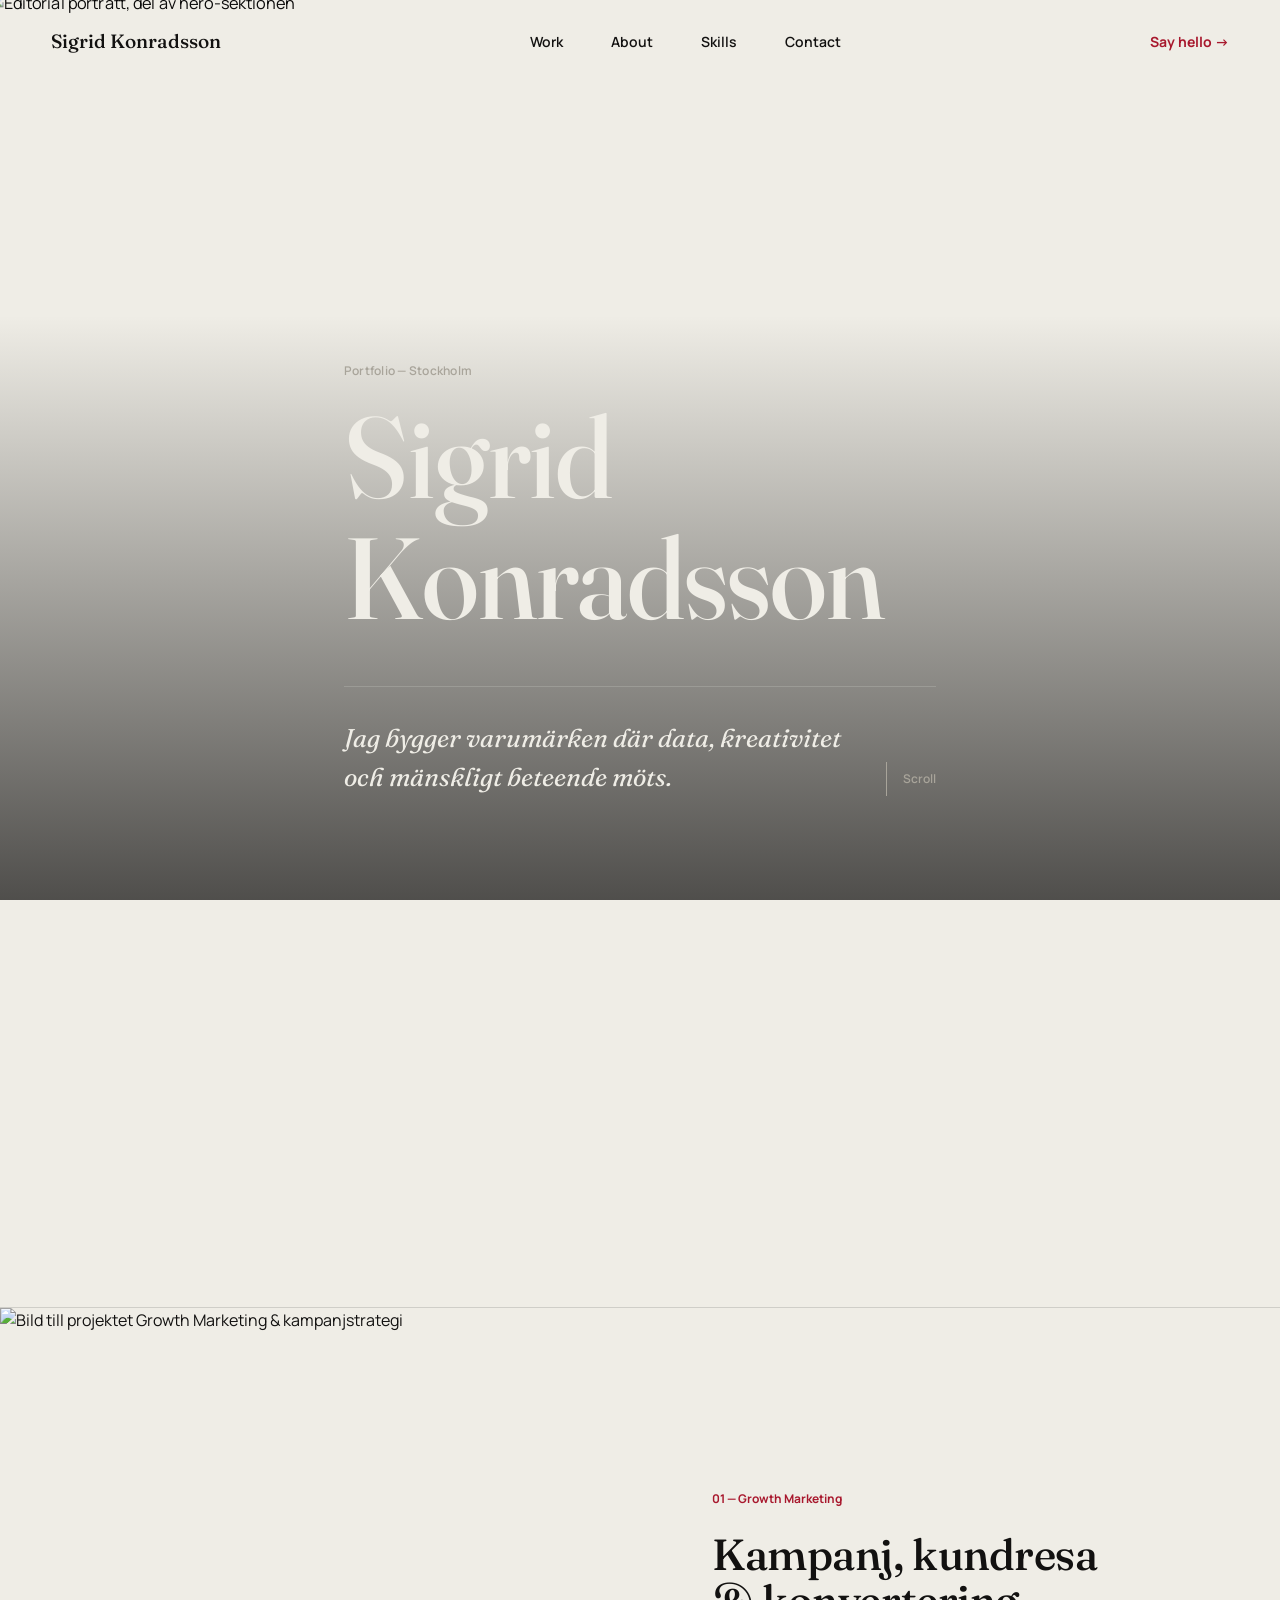
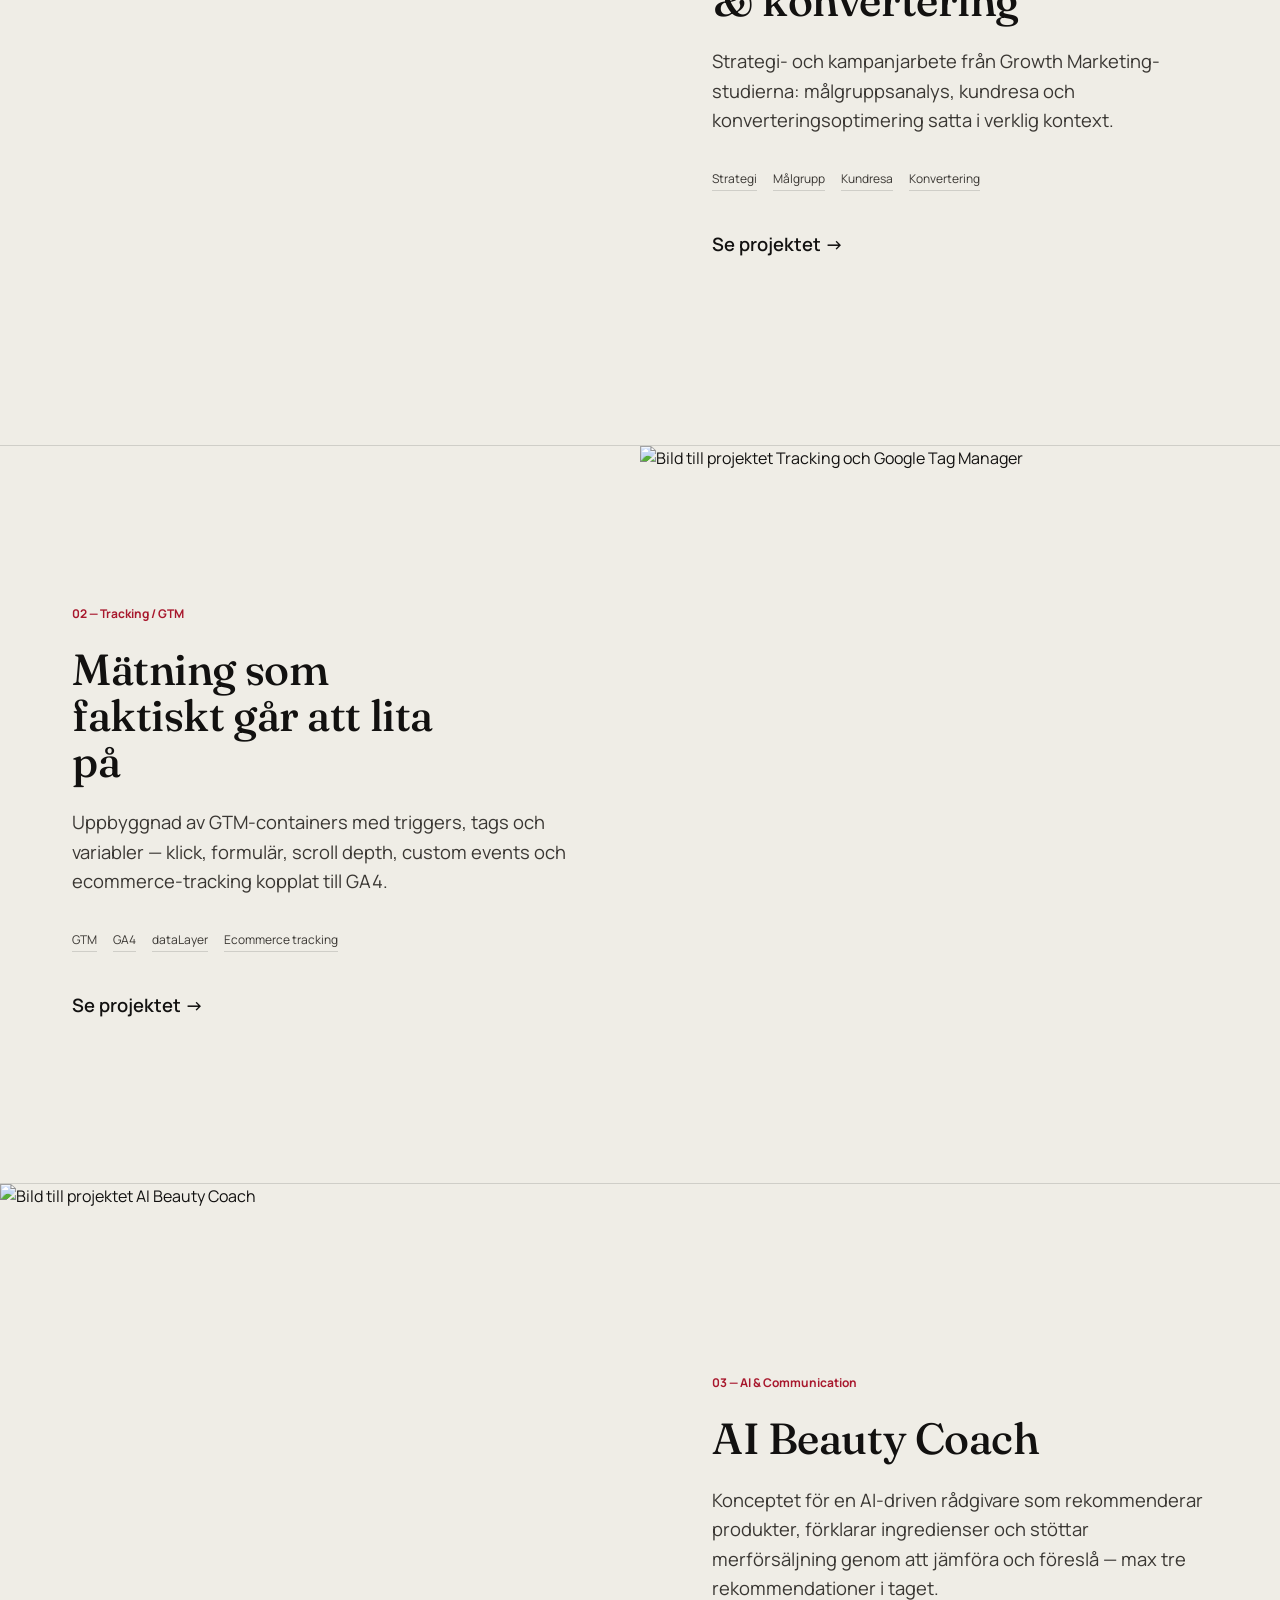
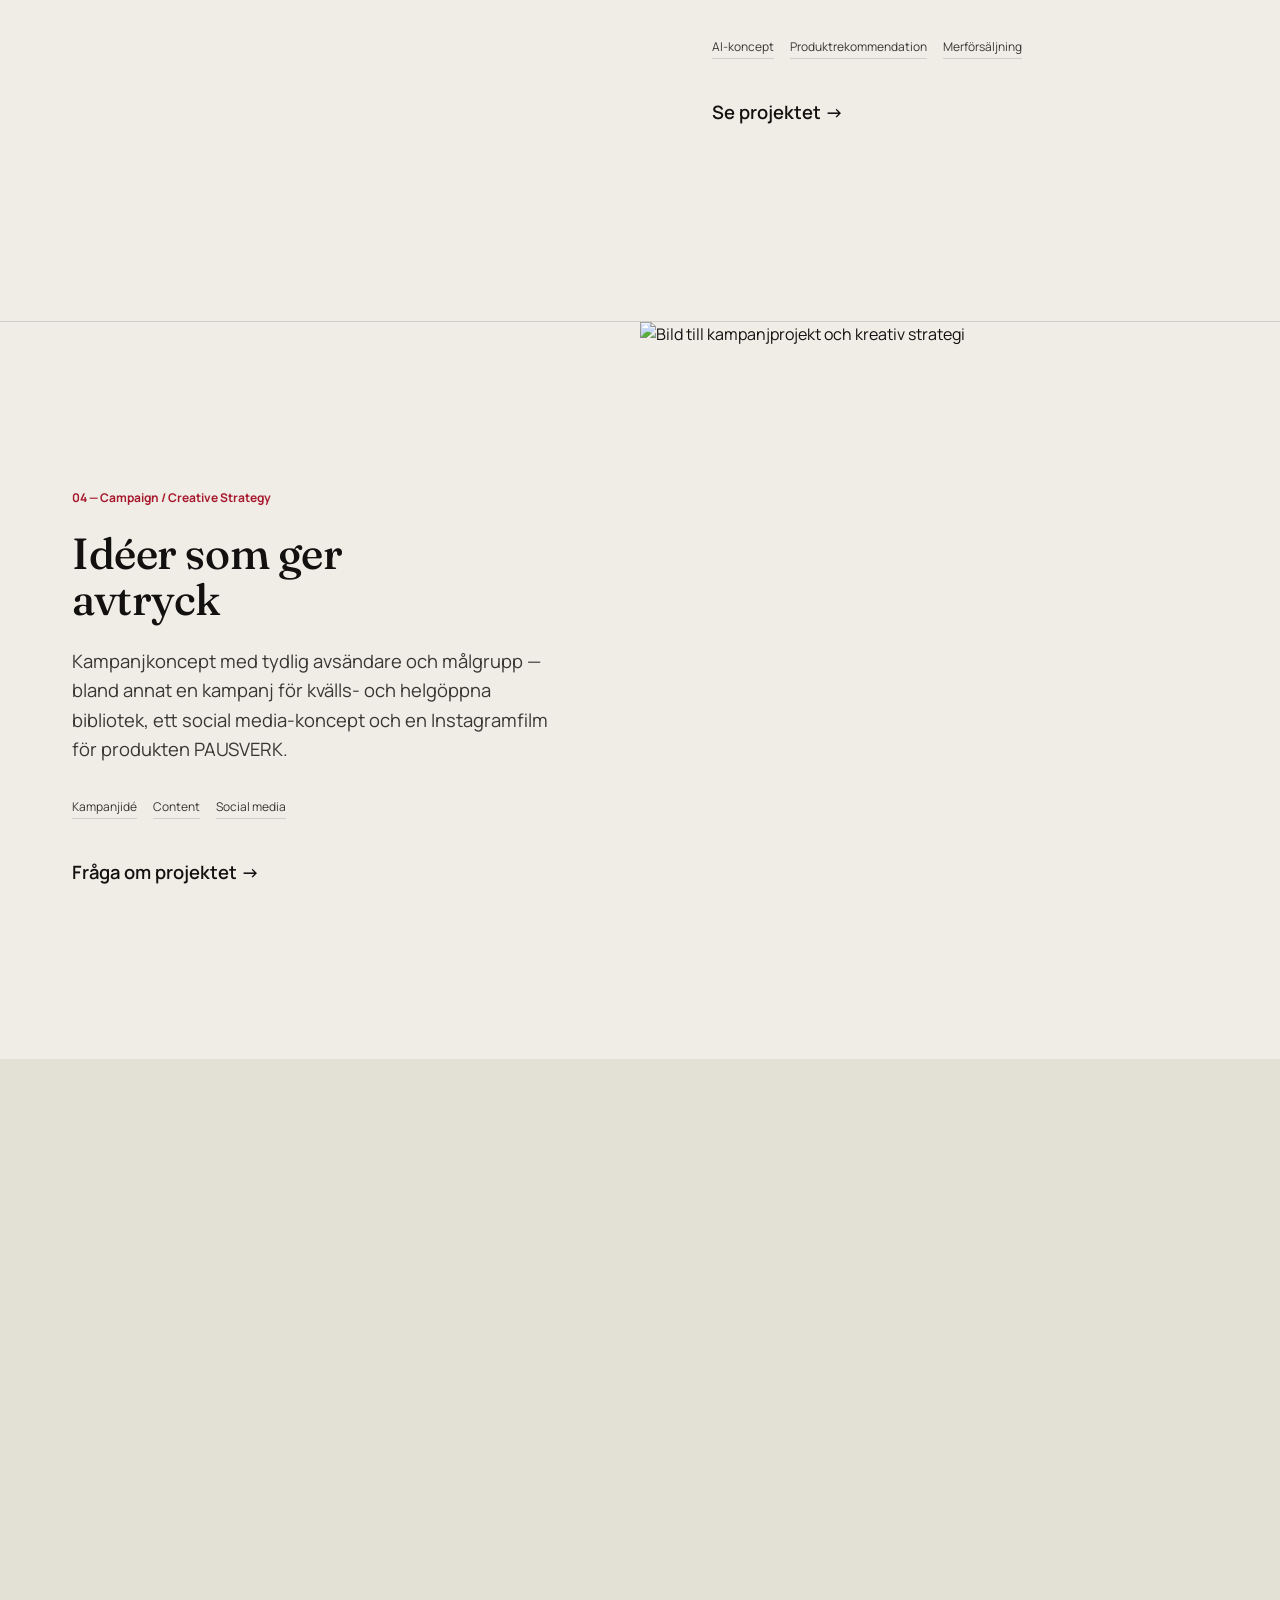
==== index.html @ 52d72cdf "glömde spara indexfil" ====
<!DOCTYPE html>
<html lang="sv">
<head>
<meta charset="UTF-8">
<meta name="viewport" content="width=device-width, initial-scale=1.0">
<title>Sigrid Konradsson — Growth Marketing / AI / Communication</title>
<meta name="description" content="Portfolio för Sigrid Konradsson. Growth Marketing, tracking (GTM/GA4), AI i kommunikation och kampanjstrategi.">

<!-- Google Fonts: Fraunces (display/serif) + Manrope (body/sans) -->
<link rel="preconnect" href="https://fonts.googleapis.com">
<link rel="preconnect" href="https://fonts.gstatic.com" crossorigin>
<link href="https://fonts.googleapis.com/css2?family=Fraunces:ital,opsz,wght@0,9..144,400;0,9..144,500;0,9..144,600;1,9..144,500&family=Manrope:wght@400;500;600;700;800&display=swap" rel="stylesheet">

<link rel="stylesheet" href="style.css">
</head>
<body>

<!-- ==========================================================================
     GOOGLE TAG MANAGER / DATALAYER
     dataLayer måste initieras INNAN GTM-snippet klistras in i <head>.
     Klistra in ditt GTM-script direkt under denna rad när du har ett GTM-ID.
     ========================================================================== -->
<script>
  window.dataLayer = window.dataLayer || [];
</script>

<!-- ==========================================================================
     NAVIGATION
     Varje länk har data-track="..." som script.js läser av och skickar
     vidare till dataLayer som ett "portfolio_click"-event.
     ========================================================================== -->
<nav class="nav" id="siteNav">
  <div class="nav__inner">
    <a href="#top" class="nav__mark" data-track="nav-logo">Sigrid Konradsson</a>

    <ul class="nav__links" id="navLinks">
      <li><a href="#work" data-track="nav-work">Work</a></li>
      <li><a href="#about" data-track="nav-about">About</a></li>
      <li><a href="#skills" data-track="nav-skills">Skills</a></li>
      <li><a href="#contact" data-track="nav-contact">Contact</a></li>
    </ul>

    <a href="#contact" class="nav__cta" data-track="nav-cta-contact">Say hello →</a>

    <button class="nav__toggle" id="navToggle" aria-label="Öppna meny" aria-expanded="false">
      <span></span><span></span><span></span>
    </button>
  </div>
</nav>

<!-- ==========================================================================
     1. HERO
     ========================================================================== -->
<header class="hero" id="top">
  <div class="hero__media">
    <!-- BYT UT BILDEN: ersätt src med din egen editorial-bild (helst stående/liggande högupplöst) -->
    <img src="https://picsum.photos/id/1027/1800/1200" alt="Editorial porträtt, del av hero-sektionen">
    <div class="hero__scrim"></div>
  </div>

  <div class="hero__content wrap">
    <p class="eyebrow hero__eyebrow">Portfolio — Stockholm</p>

    <h1 class="hero__name">
      <span>Sigrid</span>
      <span>Konradsson</span>
    </h1>

    <div class="hero__row">
      <p class="hero__tagline">Jag bygger varumärken där data, kreativitet och mänskligt beteende möts.</p>

      <div class="hero__scroll">
        <span class="hero__scroll-line"></span>
        Scroll
      </div>
    </div>
  </div>
</header>

<!-- ==========================================================================
     2. SELECTED WORK
     Fyra "spreads" — stora editorial-block, inte kort i grid.
     Byt ut bild, rubrik, text, taggar och länk (data-track + href) per projekt.
     ========================================================================== -->
<section id="work">

  <div class="wrap work-intro reveal">
    <p class="work-intro__num">Selected Work</p>
    <h2>Fyra sätt att förstå varför människor agerar som de gör.</h2>
  </div>

  <!-- WORK 01 — Growth Marketing -->
  <article class="spread">
    <div class="spread__media">
      <img src="https://picsum.photos/id/1011/1200/1400" alt="Bild till projektet Growth Marketing &amp; kampanjstrategi">
    </div>
    <div class="spread__text">
      <p class="spread__tag">01 — Growth Marketing</p>
      <h3>Kampanj, kundresa &amp; konvertering</h3>
      <p class="body-md">Strategi- och kampanjarbete från Growth Marketing-studierna: målgruppsanalys, kundresa och konverteringsoptimering satta i verklig kontext.</p>
      <ul class="spread__tags">
        <li>Strategi</li><li>Målgrupp</li><li>Kundresa</li><li>Konvertering</li>
      </ul>
      <a href="project-growth.html" class="link-cta spread__cta" data-track="project-growth" data-track-text="Se projektet">
        Se projektet →
      </a>
    </div>
  </article>

  <!-- WORK 02 — Tracking / GTM -->
  <article class="spread spread--reverse">
    <div class="spread__media">
      <img src="https://picsum.photos/id/1015/1200/1400" alt="Bild till projektet Tracking och Google Tag Manager">
    </div>
    <div class="spread__text">
      <p class="spread__tag">02 — Tracking / GTM</p>
      <h3>Mätning som faktiskt går att lita på</h3>
      <p class="body-md">Uppbyggnad av GTM-containers med triggers, tags och variabler — klick, formulär, scroll depth, custom events och ecommerce-tracking kopplat till GA4.</p>
      <ul class="spread__tags">
        <li>GTM</li><li>GA4</li><li>dataLayer</li><li>Ecommerce tracking</li>
      </ul>
      <a href="project-gtm.html" class="link-cta spread__cta" data-track="project-gtm" data-track-text="Se projektet">
        Se projektet →
      </a>
    </div>
  </article>

  <!-- WORK 03 — AI & Communication -->
  <article class="spread">
    <div class="spread__media">
      <img src="https://picsum.photos/id/1025/1200/1400" alt="Bild till projektet AI Beauty Coach">
    </div>
    <div class="spread__text">
      <p class="spread__tag">03 — AI &amp; Communication</p>
      <h3>AI Beauty Coach</h3>
      <p class="body-md">Konceptet för en AI-driven rådgivare som rekommenderar produkter, förklarar ingredienser och stöttar merförsäljning genom att jämföra och föreslå — max tre rekommendationer i taget.</p>
      <ul class="spread__tags">
        <li>AI-koncept</li><li>Produktrekommendation</li><li>Merförsäljning</li>
      </ul>
      <a href="project-ai.html" class="link-cta spread__cta" data-track="project-ai" data-track-text="Se projektet">
        Se projektet →
      </a>
    </div>
  </article>

  <!-- WORK 04 — Campaign / Creative Strategy -->
  <article class="spread spread--reverse">
    <div class="spread__media">
      <img src="https://picsum.photos/id/1039/1200/1400" alt="Bild till kampanjprojekt och kreativ strategi">
    </div>
    <div class="spread__text">
      <p class="spread__tag">04 — Campaign / Creative Strategy</p>
      <h3>Idéer som ger avtryck</h3>
      <p class="body-md">Kampanjkoncept med tydlig avsändare och målgrupp — bland annat en kampanj för kvälls- och helgöppna bibliotek, ett social media-koncept och en Instagramfilm för produkten PAUSVERK.</p>
      <ul class="spread__tags">
        <li>Kampanjidé</li><li>Content</li><li>Social media</li>
      </ul>
      <a href="#contact" class="link-cta spread__cta" data-track="project-campaign" data-track-text="Fråga om projektet">
        Fråga om projektet →
      </a>
    </div>
  </article>
</section>

<!-- ==========================================================================
     3. ABOUT
     ========================================================================== -->
<section id="about" class="section section--alt">
  <div class="wrap about">
    <div class="reveal">
      <p class="eyebrow">About</p>
      <h2>Från butiksgolvet till datan bakom klicket.</h2>
      <p class="body-lg">
        Jag kombinerar fem års erfarenhet av försäljning och kundmöten inom beauty &amp; retail med studier i Growth Marketing, data och AI.
        Jag är van vid att läsa av kunder i ögonblicket — vad de tvekar inför, vad som får dem att bestämma sig, vad som gör att de kommer tillbaka.
      </p>
      <p class="body-lg" style="margin-top: var(--sp-3)">
        Idag använder jag samma nyfikenhet digitalt: jag vill förstå varför människor klickar, stannar eller lämnar, och bygga marknadsföring som svarar på det — med data, kommunikation och AI som verktyg.
      </p>
    </div>

    <div class="about__stats reveal">
      <div class="stat">
        <p class="stat__num">5 år</p>
        <p class="stat__label">Försäljning &amp; kundmöten inom beauty/retail, Lyko</p>
      </div>
      <div class="stat">
        <p class="stat__num">Berghs</p>
        <p class="stat__label">Studier inom Growth Marketing</p>
      </div>
      <div class="stat">
        <p class="stat__num">AI</p>
        <p class="stat__label">Fördjupning inom AI och kommunikation</p>
      </div>
    </div>
  </div>
</section>

<!-- ==========================================================================
     4. SKILLS
     Presenteras som en stor, klickbar textlista — inte progress bars.
     Lägg till/ta bort <li> för att ändra listan.
     ========================================================================== -->
<section id="skills" class="section section--dark">
  <div class="wrap">
    <div class="skills__head reveal">
      <h2>Var jag är starkast</h2>
      <p class="body-md" style="color: var(--on-dark-soft); max-width: 34ch;">
        Ett fält jag rör mig obehindrat i, från strategi till mätning till genomförande.
      </p>
    </div>

    <ul class="skills-list reveal">
      <li><button data-track="skill-growth" data-track-text="Growth Marketing"><span>Growth Marketing</span><span class="skills-list__index">01</span></button></li>
      <li><button data-track="skill-gtm" data-track-text="Google Tag Manager"><span>Google Tag Manager</span><span class="skills-list__index">02</span></button></li>
      <li><button data-track="skill-ga4" data-track-text="GA4"><span>GA4</span><span class="skills-list__index">03</span></button></li>
      <li><button data-track="skill-journey" data-track-text="Customer Journey"><span>Customer Journey</span><span class="skills-list__index">04</span></button></li>
      <li><button data-track="skill-conversion" data-track-text="Conversion"><span>Conversion</span><span class="skills-list__index">05</span></button></li>
      <li><button data-track="skill-campaign" data-track-text="Campaign Strategy"><span>Campaign Strategy</span><span class="skills-list__index">06</span></button></li>
      <li><button data-track="skill-ai" data-track-text="AI & Communication"><span>AI &amp; Communication</span><span class="skills-list__index">07</span></button></li>
      <li><button data-track="skill-content" data-track-text="Content"><span>Content</span><span class="skills-list__index">08</span></button></li>
      <li><button data-track="skill-branding" data-track-text="Branding"><span>Branding</span><span class="skills-list__index">09</span></button></li>
      <li><button data-track="skill-retail" data-track-text="Retail & Sales"><span>Retail &amp;
---- style.css ----
/* ==========================================================================
   SIGRID KONRADSSON — PORTFOLIO
   DESIGNSYSTEM

   Hur filen är uppbyggd (sök på rubrikerna nedan för att hitta rätt del):
   1. DESIGNTOKENS      -> färger, typsnitt, spacing (ändra utseendet globalt här)
   2. RESET & BAS
   3. TYPOGRAFI
   4. LAYOUT-HJÄLPKLASSER
   5. NAVIGATION
   6. HERO
   7. WORK / PROJEKT
   8. ABOUT
   9. SKILLS
   10. CONTACT
   11. FOOTER
   12. PROJEKTSIDOR (project-*.html)
   13. ANIMATIONER & SCROLL REVEAL
   14. RESPONSIVE / MOBIL
   ========================================================================== */


/* ==========================================================================
   1. DESIGNTOKENS
   Ändra dessa variabler för att styra HELA sidans utseende.
   ========================================================================== */
:root{
  /* --- Färger --- */
  --ink:          #121110;   /* huvudtext, nästan svart men varm */
  --ink-soft:     #3a3733;   /* sekundär text på ljus botten */
  --paper:        #efede6;   /* huvudbakgrund, sten/benvit */
  --paper-alt:    #e3e0d6;   /* alternerande sektionsbakgrund, något mörkare */
  --paper-deep:   #d8d4c6;   /* djupaste ljusa ton, används sparsamt */
  --surface-dark: #121110;   /* mörk sektion (t.ex. contact) */
  --on-dark:      #efede6;   /* text på mörk botten */
  --on-dark-soft: #a8a49a;   /* sekundär text på mörk botten */

  --accent:       #a8182d;   /* körsbärsröd — CTA, länkar, detaljer */
  --accent-deep:  #7c1121;   /* mörkare nyans för hover */
  --accent-muted: #c9a0a6;   /* mjuk rosé för hover-linjer / detaljer */

  --line:         rgba(18,17,16,0.14);
  --line-dark:    rgba(239,237,230,0.18);

  /* --- Typografi --- */
  --font-display: "Fraunces", "Iowan Old Style", serif;
  --font-body:    "Manrope", "Helvetica Neue", Arial, sans-serif;

  --step-hero:    clamp(3.4rem, 9vw, 9.5rem);
  --step-xxl:     clamp(2.4rem, 5.4vw, 5.2rem);
  --step-xl:      clamp(1.9rem, 3.4vw, 3.2rem);
  --step-lg:      clamp(1.4rem, 2vw, 1.9rem);
  --step-md:      1.15rem;
  --step-body:    1rem;
  --step-sm:      0.875rem;
  --step-xs:      0.75rem;

  /* --- Spacing (8px-skala) --- */
  --sp-1: 0.5rem;
  --sp-2: 1rem;
  --sp-3: 1.5rem;
  --sp-4: 2rem;
  --sp-5: 3rem;
  --sp-6: 4.5rem;
  --sp-7: 6.5rem;
  --sp-8: 9rem;

  /* --- Layout --- */
  --container-max: 1440px;
  --gutter: clamp(1.5rem, 4vw, 4rem);
  --nav-h: 84px;

  /* --- Rörelse --- */
  --ease: cubic-bezier(.22,.61,.36,1);
  --dur-fast: 320ms;
  --dur-mid: 620ms;
  --dur-slow: 1100ms;
}

/* ==========================================================================
   2. RESET & BAS
   ========================================================================== */
*, *::before, *::after{ box-sizing: border-box; }

html{
  scroll-behavior: smooth;
}

body{
  margin: 0;
  background: var(--paper);
  color: var(--ink);
  font-family: var(--font-body);
  font-size: var(--step-body);
  line-height: 1.5;
  -webkit-font-smoothing: antialiased;
  overflow-x: hidden;
}

img{ max-width: 100%; display: block; }

a{ color: inherit; text-decoration: none; }

button{
  font-family: inherit;
  border: none;
  background: none;
  cursor: pointer;
  color: inherit;
}

ul{ list-style: none; margin: 0; padding: 0; }

/* Synlig fokusring för tangentbordsnavigering — tillgänglighet */
a:focus-visible,
button:focus-visible{
  outline: 2px solid var(--accent);
  outline-offset: 4px;
}

::selection{
  background: var(--accent);
  color: var(--paper);
}

/* Respektera användare som valt mindre rörelse i sitt OS */
@media (prefers-reduced-motion: reduce){
  *, *::before, *::after{
    animation-duration: 0.01ms !important;
    animation-iteration-count: 1 !important;
    transition-duration: 0.01ms !important;
    scroll-behavior: auto !important;
  }
}

/* ==========================================================================
   3. TYPOGRAFI
   ========================================================================== */
h1, h2, h3, h4{
  font-family: var(--font-display);
  font-weight: 500;
  line-height: 1.05;
  margin: 0;
  letter-spacing: -0.01em;
}

p{ margin: 0; }

.eyebrow{
  font-family: var(--font-body);
  font-size: var(--step-xs);
  font-weight: 600;
  letter-spacing: 0.02em;
  color: var(--ink-soft);
}

.body-lg{
  font-size: var(--step-lg);
  line-height: 1.5;
  max-width: 42ch;
}

.body-md{
  font-size: var(--step-md);
  line-height: 1.6;
  color: var(--ink-soft);
  max-width: 46ch;
}

/* ==========================================================================
   4. LAYOUT-HJÄLPKLASSER
   ========================================================================== */
.wrap{
  max-width: var(--container-max);
  margin-inline: auto;
  padding-inline: var(--gutter);
}

.section{
  position: relative;
  padding-block: var(--sp-7);
}

.section--alt{ background: var(--paper-alt); }
.section--deep{ background: var(--paper-deep); }
.section--dark{
  background: var(--surface-dark);
  color: var(--on-dark);
}

.hr{
  border: none;
  border-top: 1px solid var(--line);
  margin: 0;
}

/* En knapp/länk-stil som INTE är en rundad SaaS-knapp:
   understreck som animerar in, ingen bakgrundsplatta. */
.link-cta{
  position: relative;
  display: inline-flex;
  align-items: baseline;
  gap: var(--sp-2);
  font-family: var(--font-body);
  font-weight: 600;
  font-size: var(--step-md);
  padding-bottom: 4px;
}

.link-cta::after{
  content: "";
  position: absolute;
  left: 0; right: 100%;
  bottom: 0;
  height: 2px;
  background: var(--accent);
  transition: right var(--dur-fast) var(--ease);
}

.link-cta:hover::after,
.link-cta:focus-visible::after{ right: 0; }

.link-cta--dark::after{ background: var(--on-dark); }

/* Reveal-on-scroll: element börjar dolda via clip-path och avslöjas
   med en klass som JS lägger till när elementet blir synligt. */
.reveal{
  clip-path: inset(0 0 100% 0);
  opacity: 0;
  transition: clip-path var(--dur-slow) var(--ease), opacity var(--dur-mid) ease;
}
.reveal.is-visible{
  clip-path: inset(0 0 0% 0);
  opacity: 1;
}

/* ==========================================================================
   5. NAVIGATION
   ========================================================================== */
.nav{
  position: fixed;
  top: 0; left: 0; right: 0;
  z-index: 100;
  height: var(--nav-h);
  display: flex;
  align-items: center;
  padding-inline: var(--gutter);
  background: transparent;
  transition: background var(--dur-fast) var(--ease), border-color var(--dur-fast) var(--ease);
  border-bottom: 1px solid transparent;
}

.nav.is-scrolled{
  background: rgba(239,237,230,0.88);
  backdrop-filter: blur(10px);
  border-bottom-color: var(--line);
}

.nav__inner{
  width: 100%;
  display: flex;
  align-items: center;
  justify-content: space-between;
}

.nav__mark{
  font-family: var(--font-display);
  font-size: 1.2rem;
  font-weight: 500;
}

.nav__links{
  display: flex;
  gap: var(--sp-5);
}

.nav__links a{
  font-size: var(--step-sm);
  font-weight: 600;
  position: relative;
}

.nav__links a::after{
  content: "";
  position: absolute;
  left: 0; right: 100%;
  bottom: -4px;
  height: 1px;
  background: var(--ink);
  transition: right var(--dur-fast) var(--ease);
}
.nav__links a:hover::after{ right: 0; }

.nav__cta{
  font-size: var(--step-sm);
  font-weight: 700;
  color: var(--accent);
  white-space: nowrap;
}

/* Hamburgerknapp — visas endast på mobil, se punkt 14 */
.nav__toggle{
  display: none;
  flex-direction: column;
  gap: 5px;
  width: 28px;
}
.nav__toggle span{
  height: 2px;
  background: var(--ink);
  transition: transform var(--dur-fast) var(--ease), opacity var(--dur-fast) var(--ease);
}

/* ==========================================================================
   6. HERO
   ========================================================================== */
.hero{
  position: relative;
  min-height: 100svh;
  display: flex;
  flex-direction: column;
  justify-content: flex-end;
  padding-top: var(--nav-h);
  overflow: hidden;
}

.hero__media{
  position: absolute;
  inset: 0;
  z-index: 0;
}

.hero__media img{
  width: 100%;
  height: 100%;
  object-fit: cover;
  filter: grayscale(35%) contrast(1.05);
  transform: scale(1.02);
}

/* Mörk gradient underst så texten alltid syns oavsett bild */
.hero__scrim{
  position: absolute;
  inset: 0;
  background: linear-gradient(180deg, rgba(18,17,16,0) 35%, rgba(18,17,16,0.72) 100%);
}

.hero__content{
  position: relative;
  z-index: 1;
  color: var(--on-dark);
  padding-bottom: var(--sp-7);
}

.hero__eyebrow{
  color: var(--on-dark-soft);
  margin-bottom: var(--sp-2);
}

.hero__name{
  font-size: var(--step-hero);
  color: var(--on-dark);
  overflow: hidden;
}

.hero__name span{
  display: block;
  transform: translateY(105%);
  animation: hero-rise var(--dur-slow) var(--ease) forwards;
  animation-delay: 0.15s;
}
.hero__name span:nth-child(2){ animation-delay: 0.32s; }

@keyframes hero-rise{
  to{ transform: translateY(0); }
}

.hero__row{
  display: flex;
  flex-wrap: wrap;
  align-items: flex-end;
  justify-content: space-between;
  gap: var(--sp-4);
  margin-top: var(--sp-5);
  padding-top: var(--sp-4);
  border-top: 1px solid var(--line-dark);
}

.hero__tagline{
  font-family: var(--font-display);
  font-style: italic;
  font-size: var(--step-lg);
  max-width: 30ch;
  color: var(--on-dark);
}

.hero__scroll{
  display: flex;
  align-items: center;
  gap: var(--sp-2);
  font-size: var(--step-xs);
  font-weight: 600;
  color: var(--on-dark-soft);
}

.hero__scroll-line{
  width: 1px;
  height: 34px;
  background: var(--on-dark-soft);
  position: relative;
  overflow: hidden;
}
.hero__scroll-line::after{
  content: "";
  position: absolute;
  top: -100%; left: 0; right: 0;
  height: 100%;
  background: var(--on-dark);
  animation: scroll-line 1.8s ease-in-out infinite;
}
@keyframes scroll-line{
  50%{ top: 100%; }
  100%{ top: 100%; }
}

/* ==========================================================================
   7. WORK / PROJEKT — fullbredds "editorial spreads", inte kort i grid
   ========================================================================== */
.work-intro{
  padding-block: var(--sp-7) var(--sp-5);
}

.work-intro__num{
  color: var(--accent);
  font-weight: 700;
  font-size: var(--step-sm);
}

.work-intro h2{
  font-size: var(--step-xxl);
  max-width: 16ch;
  margin-top: var(--sp-2);
}

.spread{
  display: grid;
  grid-template-columns: 1fr 1fr;
  min-height: 82vh;
  border-top: 1px solid var(--line);
}

.spread--reverse .spread__media{ order: 2; }
.spread--reverse .spread__text{ order: 1; }

.spread__media{
  position: relative;
  overflow: hidden;
}

.spread__media img{
  width: 100%;
  height: 100%;
  object-fit: cover;
  transition: transform var(--dur-slow) var(--ease);
}

.spread__media:hover img{
  transform: scale(1.045);
}

.spread__text{
  display: flex;
  flex-direction: column;
  justify-content: center;
  padding: var(--sp-6) var(--sp-6);
  gap: var(--sp-3);
}

.spread__tag{
  color: var(--accent);
  font-weight: 700;
  font-size: var(--step-xs);
}

.spread__text h3{
  font-size: var(--step-xl);
  max-width: 14ch;
}

.spread__tags{
  display: flex;
  flex-wrap: wrap;
  gap: var(--sp-1) var(--sp-2);
  margin-top: var(--sp-1);
}

.spread__tags li{
  font-size: var(--step-xs);
  color: var(--ink-soft);
  padding-block: 2px;
  border-bottom: 1px solid var(--line);
}

.spread__cta{ margin-top: var(--sp-2); }

/* ==========================================================================
   8. ABOUT
   ========================================================================== */
.about{
  display: grid;
  grid-template-columns: 1.1fr 0.9fr;
  gap: var(--sp-6);
  align-items: start;
}

.about h2{
  font-size: var(--step-xxl);
  max-width: 14ch;
  margin-bottom: var(--sp-4);
}

.about__stats{
  display: grid;
  gap: var(--sp-5);
  padding-top: var(--sp-2);
}

.stat{
  border-top: 1px solid var(--line);
  padding-top: var(--sp-2);
}

.stat__num{
  font-family: var(--font-display);
  font-size: var(--step-xl);
  color: var(--accent);
}

.stat__label{
  font-size: var(--step-sm);
  color: var(--ink-soft);
  margin-top: 4px;
}

/* ==========================================================================
   9. SKILLS — stor typografisk lista, inga progress bars
   ========================================================================== */
.skills__head{
  display: flex;
  justify-content: space-between;
  align-items: flex-end;
  gap: var(--sp-4);
  margin-bottom: var(--sp-5);
  flex-wrap: wrap;
}

.skills__head h2{
  font-size: var(--step-xxl);
  max-width: 12ch;
}

.skills-list{
  border-top: 1px solid var(--line-dark);
}

.skills-list li{
  border-bottom: 1px solid var(--line-dark);
}

.skills-list button{
  width: 100%;
  display: flex;
  align-items: baseline;
  justify-content: space-between;
  gap: var(--sp-4);
  padding: var(--sp-3) 0;
  font-family: var(--font-display);
  font-size: clamp(1.6rem, 4vw, 3rem);
  text-align: left;
  transition: padding-left var(--dur-fast) var(--ease), color var(--dur-fast) var(--ease);
}

.skills-list button:hover,
.skills-list button:focus-visible{
  padding-left: var(--sp-3);
  color: var(--accent);
}

.skills-list__index{
  font-family: var(--font-body);
  font-size: var(--step-sm);
  color: var(--on-dark-soft);
  font-weight: 600;
}

/* ==========================================================================
   10. CONTACT
   ========================================================================== */
.contact{
  display: flex;
  flex-direction: column;
  gap: var(--sp-5);
}

.contact h2{
  font-size: clamp(2.6rem, 7vw, 6.4rem);
  max-width: 16ch;
}

.contact__list{
  display: flex;
  flex-wrap: wrap;
  gap: var(--sp-6);
  padding-top: var(--sp-4);
  border-top: 1px solid var(--line-dark);
}

.contact__item .eyebrow{ color: var(--on-dark-soft); }

.contact__item a{
  font-family: var(--font-display);
  font-size: var(--step-lg);
  display: inline-block;
  margin-top: var(--sp-1);
  position: relative;
}

.contact__item a::after{
  content: "";
  position: absolute;
  left: 0; right: 100%;
  bottom: -2px;
  height: 1px;
  background: var(--on-dark);
  transition: right var(--dur-fast) var(--ease);
}
.contact__item a:hover::after{ right: 0; }

/* ==========================================================================
   11. FOOTER
   ========================================================================== */
.footer{
  padding-block: var(--sp-4);
  display: flex;
  justify-content: space-between;
  flex-wrap: wrap;
  gap: var(--sp-2);
  font-size: var(--step-xs);
  color: var(--on-dark-soft);
}

/* ==========================================================================
   12. PROJEKTSIDOR (project-*.html)
   ========================================================================== */
.project-hero{
  position: relative;
  min-height: 74vh;
  display: flex;
  align-items: flex-end;
  padding-top: var(--nav-h);
  overflow: hidden;
}

.project-hero__media{ position: absolute; inset: 0; }
.project-hero__media img{
  width: 100%; height: 100%; object-fit: cover;
  filter: grayscale(35%) contrast(1.05);
}
.project-hero__scrim{
  position: absolute; inset: 0;
  background: linear-gradient(180deg, rgba(18,17,16,0.15) 0%, rgba(18,17,16,0.78) 100%);
}
.project-hero__content{
  position: relative; z-index: 1;
  color: var(--on-dark);
  padding-bottom: var(--sp-6);
}
.project-hero__content .eyebrow{ color: var(--on-dark-soft); }
.project-hero__content h1{
  font-size: var(--step-xxl);
  max-width: 20ch;
  margin-top: var(--sp-2);
}

.project-meta{
  display: grid;
  grid-template-columns: repeat(4, 1fr);
  gap: var(--sp-4);
  padding-block: var(--sp-5);
  border-bottom: 1px solid var(--line);
}

.project-meta dt{
  font-size: var(--step-xs);
  font-weight: 700;
  color: var(--ink-soft);
}
.project-meta dd{
  margin: var(--sp-1) 0 0;
  font-family: var(--font-display);
  font-size: var(--step-md);
}

.project-block{
  display: grid;
  grid-template-columns: 0.9fr 1.5fr;
  gap: var(--sp-6);
  padding-block: var(--sp-6);
  border-bottom: 1px solid var(--line);
}

.project-block__label{
  font-size: var(--step-sm);
  font-weight: 700;
  color: var(--accent);
}

.project-block__num{
  color: var(--ink-soft);
  font-weight: 600;
  margin-right: var(--sp-1);
}

.project-block h2{
  font-size: var(--step-xl);
  margin-bottom: var(--sp-3);
  max-width: 16ch;
}

.project-block__body p + p{ margin-top: var(--sp-2); }

.project-gallery{
  display: grid;
  grid-template-columns: 1fr 1fr;
  gap: var(--sp-2);
  padding-block: var(--sp-2) var(--sp-6);
}

.project-gallery img{
  width: 100%;
  height: 100%;
  object-fit: cover;
}

.project-nav{
  display: flex;
  justify-content: space-between;
  padding-block: var(--sp-5);
}

.project-nav a{
  font-family: var(--font-display);
  font-size: var(--step-lg);
}

/* ==========================================================================
   13. ANIMATIONER & SCROLL REVEAL — se ovan (.reveal) samt hover-regler
   ========================================================================== */

/* ==========================================================================
   14. RESPONSIVE / MOBIL
   Mobilversionen är omtänkt, inte bara staplad desktop:
   - navigation blir hamburgermeny
   - spreads blir en kolumn, bild ovanför text
   - about/skills/contact staplas och förenklas
   ========================================================================== */
@media (max-width: 900px){

  :root{
    --nav-h: 68px;
  }

  .nav__links{
    position: fixed;
    inset: var(--nav-h) 0 0 0;
    background: var(--paper);
    flex-direction: column;
    padding: var(--sp-5) var(--gutter);
    gap: var(--sp-4);
    transform: translateY(-100%);
    opacity: 0;
    pointer-events: none;
    transition: transform var(--dur-mid) var(--ease), opacity var(--dur-mid) ease;
  }

  .nav__links a{ font-size: var(--step-lg); font-family: var(--font-display); }

  .nav.is-open .nav__links{
    transform: translateY(0);
    opacity: 1;
    pointer-events: auto;
  }

  .nav__toggle{ display: flex; }
  .nav.is-open .nav__toggle span:nth-child(1){ transform: translateY(7px) rotate(45deg); }
  .nav.is-open .nav__toggle span:nth-child(2){ opacity: 0; }
  .nav.is-open .nav__toggle span:nth-child(3){ transform: translateY(-7px) rotate(-45deg); }

  .nav__cta{ display: none; }

  .hero__row{ flex-direction: column; align-items: flex-start; gap: var(--sp-3); }

  .spread,
  .project-block{
    grid-template-columns: 1fr;
    min-height: 0;
  }
  .spread__media{ height: 62vh; }
  .spread--reverse .spread__media{ order: 1; }
  .spread--reverse .spread__text{ order: 2; }
  .spread__text{ padding: var(--sp-5) var(--gutter); }

  .about,
  .project-hero__content h1{
    grid-template-columns: 1fr;
  }
  .about{ grid-template-columns: 1fr; gap: var(--sp-5); }

  .skills__head{ flex-direction: column; align-items: flex-start; }

  .contact__list{ gap: var(--sp-4); }

  .project-meta{ grid-template-columns: repeat(2, 1fr); row-gap: var(--sp-3); }
  .project-gallery{ grid-template-columns: 1fr; }
}

@media (max-width: 520px){
  .work-intro h2{ max-width: none; }
  .spread__text h3{ max-width: none; }
}
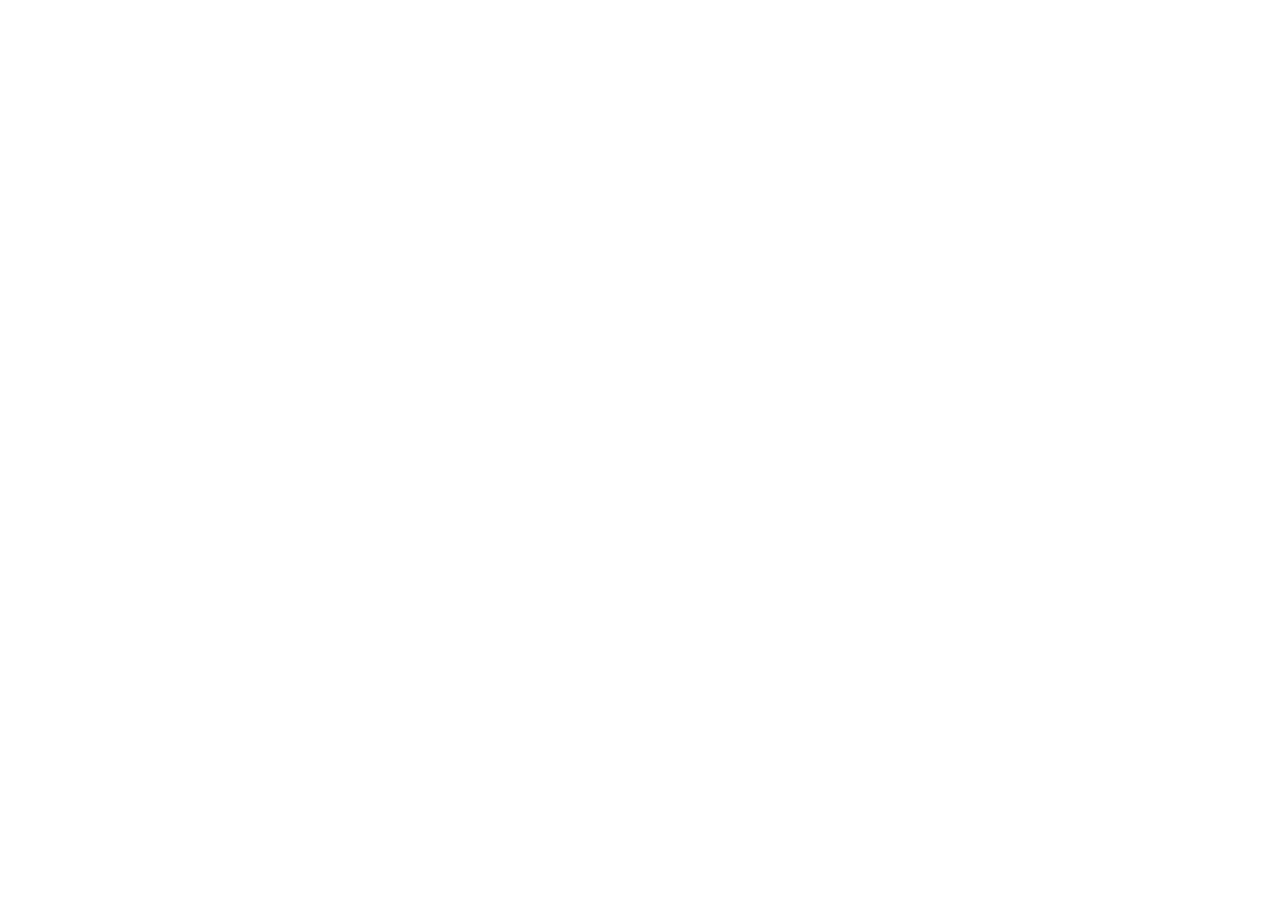
==== commit 4e479210: "nytt" ====
--- a/index.html
+++ b/index.html
@@ -1,6 +1,13 @@
 <!DOCTYPE html>
 <html lang="sv">
 <head>
+  <!-- Google Tag Manager -->
+<script>(function(w,d,s,l,i){w[l]=w[l]||[];w[l].push({'gtm.start':
+new Date().getTime(),event:'gtm.js'});var f=d.getElementsByTagName(s)[0],
+j=d.createElement(s),dl=l!='dataLayer'?'&l='+l:'';j.async=true;j.src=
+'https://www.googletagmanager.com/gtm.js?id='+i+dl;f.parentNode.insertBefore(j,f);
+})(window,document,'script','dataLayer','GTM-NFTH7WG5');</script>
+<!-- End Google Tag Manager -->
 <meta charset="UTF-8">
 <meta name="viewport" content="width=device-width, initial-scale=1.0">
 <title>Sigrid Konradsson — Growth Marketing / AI / Communication</title>
@@ -9,215 +16,4 @@
 <!-- Google Fonts: Fraunces (display/serif) + Manrope (body/sans) -->
 <link rel="preconnect" href="https://fonts.googleapis.com">
 <link rel="preconnect" href="https://fonts.gstatic.com" crossorigin>
-<link href="https://fonts.googleapis.com/css2?family=Fraunces:ital,opsz,wght@0,9..144,400;0,9..144,500;0,9..144,600;1,9..144,500&family=Manrope:wght@400;500;600;700;800&display=swap" rel="stylesheet">
-
-<link rel="stylesheet" href="style.css">
-</head>
-<body>
-
-<!-- ==========================================================================
-     GOOGLE TAG MANAGER / DATALAYER
-     dataLayer måste initieras INNAN GTM-snippet klistras in i <head>.
-     Klistra in ditt GTM-script direkt under denna rad när du har ett GTM-ID.
-     ========================================================================== -->
-<script>
-  window.dataLayer = window.dataLayer || [];
-</script>
-
-<!-- ==========================================================================
-     NAVIGATION
-     Varje länk har data-track="..." som script.js läser av och skickar
-     vidare till dataLayer som ett "portfolio_click"-event.
-     ========================================================================== -->
-<nav class="nav" id="siteNav">
-  <div class="nav__inner">
-    <a href="#top" class="nav__mark" data-track="nav-logo">Sigrid Konradsson</a>
-
-    <ul class="nav__links" id="navLinks">
-      <li><a href="#work" data-track="nav-work">Work</a></li>
-      <li><a href="#about" data-track="nav-about">About</a></li>
-      <li><a href="#skills" data-track="nav-skills">Skills</a></li>
-      <li><a href="#contact" data-track="nav-contact">Contact</a></li>
-    </ul>
-
-    <a href="#contact" class="nav__cta" data-track="nav-cta-contact">Say hello →</a>
-
-    <button class="nav__toggle" id="navToggle" aria-label="Öppna meny" aria-expanded="false">
-      <span></span><span></span><span></span>
-    </button>
-  </div>
-</nav>
-
-<!-- ==========================================================================
-     1. HERO
-     ========================================================================== -->
-<header class="hero" id="top">
-  <div class="hero__media">
-    <!-- BYT UT BILDEN: ersätt src med din egen editorial-bild (helst stående/liggande högupplöst) -->
-    <img src="https://picsum.photos/id/1027/1800/1200" alt="Editorial porträtt, del av hero-sektionen">
-    <div class="hero__scrim"></div>
-  </div>
-
-  <div class="hero__content wrap">
-    <p class="eyebrow hero__eyebrow">Portfolio — Stockholm</p>
-
-    <h1 class="hero__name">
-      <span>Sigrid</span>
-      <span>Konradsson</span>
-    </h1>
-
-    <div class="hero__row">
-      <p class="hero__tagline">Jag bygger varumärken där data, kreativitet och mänskligt beteende möts.</p>
-
-      <div class="hero__scroll">
-        <span class="hero__scroll-line"></span>
-        Scroll
-      </div>
-    </div>
-  </div>
-</header>
-
-<!-- ==========================================================================
-     2. SELECTED WORK
-     Fyra "spreads" — stora editorial-block, inte kort i grid.
-     Byt ut bild, rubrik, text, taggar och länk (data-track + href) per projekt.
-     ========================================================================== -->
-<section id="work">
-
-  <div class="wrap work-intro reveal">
-    <p class="work-intro__num">Selected Work</p>
-    <h2>Fyra sätt att förstå varför människor agerar som de gör.</h2>
-  </div>
-
-  <!-- WORK 01 — Growth Marketing -->
-  <article class="spread">
-    <div class="spread__media">
-      <img src="https://picsum.photos/id/1011/1200/1400" alt="Bild till projektet Growth Marketing &amp; kampanjstrategi">
-    </div>
-    <div class="spread__text">
-      <p class="spread__tag">01 — Growth Marketing</p>
-      <h3>Kampanj, kundresa &amp; konvertering</h3>
-      <p class="body-md">Strategi- och kampanjarbete från Growth Marketing-studierna: målgruppsanalys, kundresa och konverteringsoptimering satta i verklig kontext.</p>
-      <ul class="spread__tags">
-        <li>Strategi</li><li>Målgrupp</li><li>Kundresa</li><li>Konvertering</li>
-      </ul>
-      <a href="project-growth.html" class="link-cta spread__cta" data-track="project-growth" data-track-text="Se projektet">
-        Se projektet →
-      </a>
-    </div>
-  </article>
-
-  <!-- WORK 02 — Tracking / GTM -->
-  <article class="spread spread--reverse">
-    <div class="spread__media">
-      <img src="https://picsum.photos/id/1015/1200/1400" alt="Bild till projektet Tracking och Google Tag Manager">
-    </div>
-    <div class="spread__text">
-      <p class="spread__tag">02 — Tracking / GTM</p>
-      <h3>Mätning som faktiskt går att lita på</h3>
-      <p class="body-md">Uppbyggnad av GTM-containers med triggers, tags och variabler — klick, formulär, scroll depth, custom events och ecommerce-tracking kopplat till GA4.</p>
-      <ul class="spread__tags">
-        <li>GTM</li><li>GA4</li><li>dataLayer</li><li>Ecommerce tracking</li>
-      </ul>
-      <a href="project-gtm.html" class="link-cta spread__cta" data-track="project-gtm" data-track-text="Se projektet">
-        Se projektet →
-      </a>
-    </div>
-  </article>
-
-  <!-- WORK 03 — AI & Communication -->
-  <article class="spread">
-    <div class="spread__media">
-      <img src="https://picsum.photos/id/1025/1200/1400" alt="Bild till projektet AI Beauty Coach">
-    </div>
-    <div class="spread__text">
-      <p class="spread__tag">03 — AI &amp; Communication</p>
-      <h3>AI Beauty Coach</h3>
-      <p class="body-md">Konceptet för en AI-driven rådgivare som rekommenderar produkter, förklarar ingredienser och stöttar merförsäljning genom att jämföra och föreslå — max tre rekommendationer i taget.</p>
-      <ul class="spread__tags">
-        <li>AI-koncept</li><li>Produktrekommendation</li><li>Merförsäljning</li>
-      </ul>
-      <a href="project-ai.html" class="link-cta spread__cta" data-track="project-ai" data-track-text="Se projektet">
-        Se projektet →
-      </a>
-    </div>
-  </article>
-
-  <!-- WORK 04 — Campaign / Creative Strategy -->
-  <article class="spread spread--reverse">
-    <div class="spread__media">
-      <img src="https://picsum.photos/id/1039/1200/1400" alt="Bild till kampanjprojekt och kreativ strategi">
-    </div>
-    <div class="spread__text">
-      <p class="spread__tag">04 — Campaign / Creative Strategy</p>
-      <h3>Idéer som ger avtryck</h3>
-      <p class="body-md">Kampanjkoncept med tydlig avsändare och målgrupp — bland annat en kampanj för kvälls- och helgöppna bibliotek, ett social media-koncept och en Instagramfilm för produkten PAUSVERK.</p>
-      <ul class="spread__tags">
-        <li>Kampanjidé</li><li>Content</li><li>Social media</li>
-      </ul>
-      <a href="#contact" class="link-cta spread__cta" data-track="project-campaign" data-track-text="Fråga om projektet">
-        Fråga om projektet →
-      </a>
-    </div>
-  </article>
-</section>
-
-<!-- ==========================================================================
-     3. ABOUT
-     ========================================================================== -->
-<section id="about" class="section section--alt">
-  <div class="wrap about">
-    <div class="reveal">
-      <p class="eyebrow">About</p>
-      <h2>Från butiksgolvet till datan bakom klicket.</h2>
-      <p class="body-lg">
-        Jag kombinerar fem års erfarenhet av försäljning och kundmöten inom beauty &amp; retail med studier i Growth Marketing, data och AI.
-        Jag är van vid att läsa av kunder i ögonblicket — vad de tvekar inför, vad som får dem att bestämma sig, vad som gör att de kommer tillbaka.
-      </p>
-      <p class="body-lg" style="margin-top: var(--sp-3)">
-        Idag använder jag samma nyfikenhet digitalt: jag vill förstå varför människor klickar, stannar eller lämnar, och bygga marknadsföring som svarar på det — med data, kommunikation och AI som verktyg.
-      </p>
-    </div>
-
-    <div class="about__stats reveal">
-      <div class="stat">
-        <p class="stat__num">5 år</p>
-        <p class="stat__label">Försäljning &amp; kundmöten inom beauty/retail, Lyko</p>
-      </div>
-      <div class="stat">
-        <p class="stat__num">Berghs</p>
-        <p class="stat__label">Studier inom Growth Marketing</p>
-      </div>
-      <div class="stat">
-        <p class="stat__num">AI</p>
-        <p class="stat__label">Fördjupning inom AI och kommunikation</p>
-      </div>
-    </div>
-  </div>
-</section>
-
-<!-- ==========================================================================
-     4. SKILLS
-     Presenteras som en stor, klickbar textlista — inte progress bars.
-     Lägg till/ta bort <li> för att ändra listan.
-     ========================================================================== -->
-<section id="skills" class="section section--dark">
-  <div class="wrap">
-    <div class="skills__head reveal">
-      <h2>Var jag är starkast</h2>
-      <p class="body-md" style="color: var(--on-dark-soft); max-width: 34ch;">
-        Ett fält jag rör mig obehindrat i, från strategi till mätning till genomförande.
-      </p>
-    </div>
-
-    <ul class="skills-list reveal">
-      <li><button data-track="skill-growth" data-track-text="Growth Marketing"><span>Growth Marketing</span><span class="skills-list__index">01</span></button></li>
-      <li><button data-track="skill-gtm" data-track-text="Google Tag Manager"><span>Google Tag Manager</span><span class="skills-list__index">02</span></button></li>
-      <li><button data-track="skill-ga4" data-track-text="GA4"><span>GA4</span><span class="skills-list__index">03</span></button></li>
-      <li><button data-track="skill-journey" data-track-text="Customer Journey"><span>Customer Journey</span><span class="skills-list__index">04</span></button></li>
-      <li><button data-track="skill-conversion" data-track-text="Conversion"><span>Conversion</span><span class="skills-list__index">05</span></button></li>
-      <li><button data-track="skill-campaign" data-track-text="Campaign Strategy"><span>Campaign Strategy</span><span class="skills-list__index">06</span></button></li>
-      <li><button data-track="skill-ai" data-track-text="AI & Communication"><span>AI &amp; Communication</span><span class="skills-list__index">07</span></button></li>
-      <li><button data-track="skill-content" data-track-text="Content"><span>Content</span><span class="skills-list__index">08</span></button></li>
-      <li><button data-track="skill-branding" data-track-text="Branding"><span>Branding</span><span class="skills-list__index">09</span></button></li>
-      <li><button data-track="skill-retail" data-track-text="Retail & Sales"><span>Retail &amp;+<link
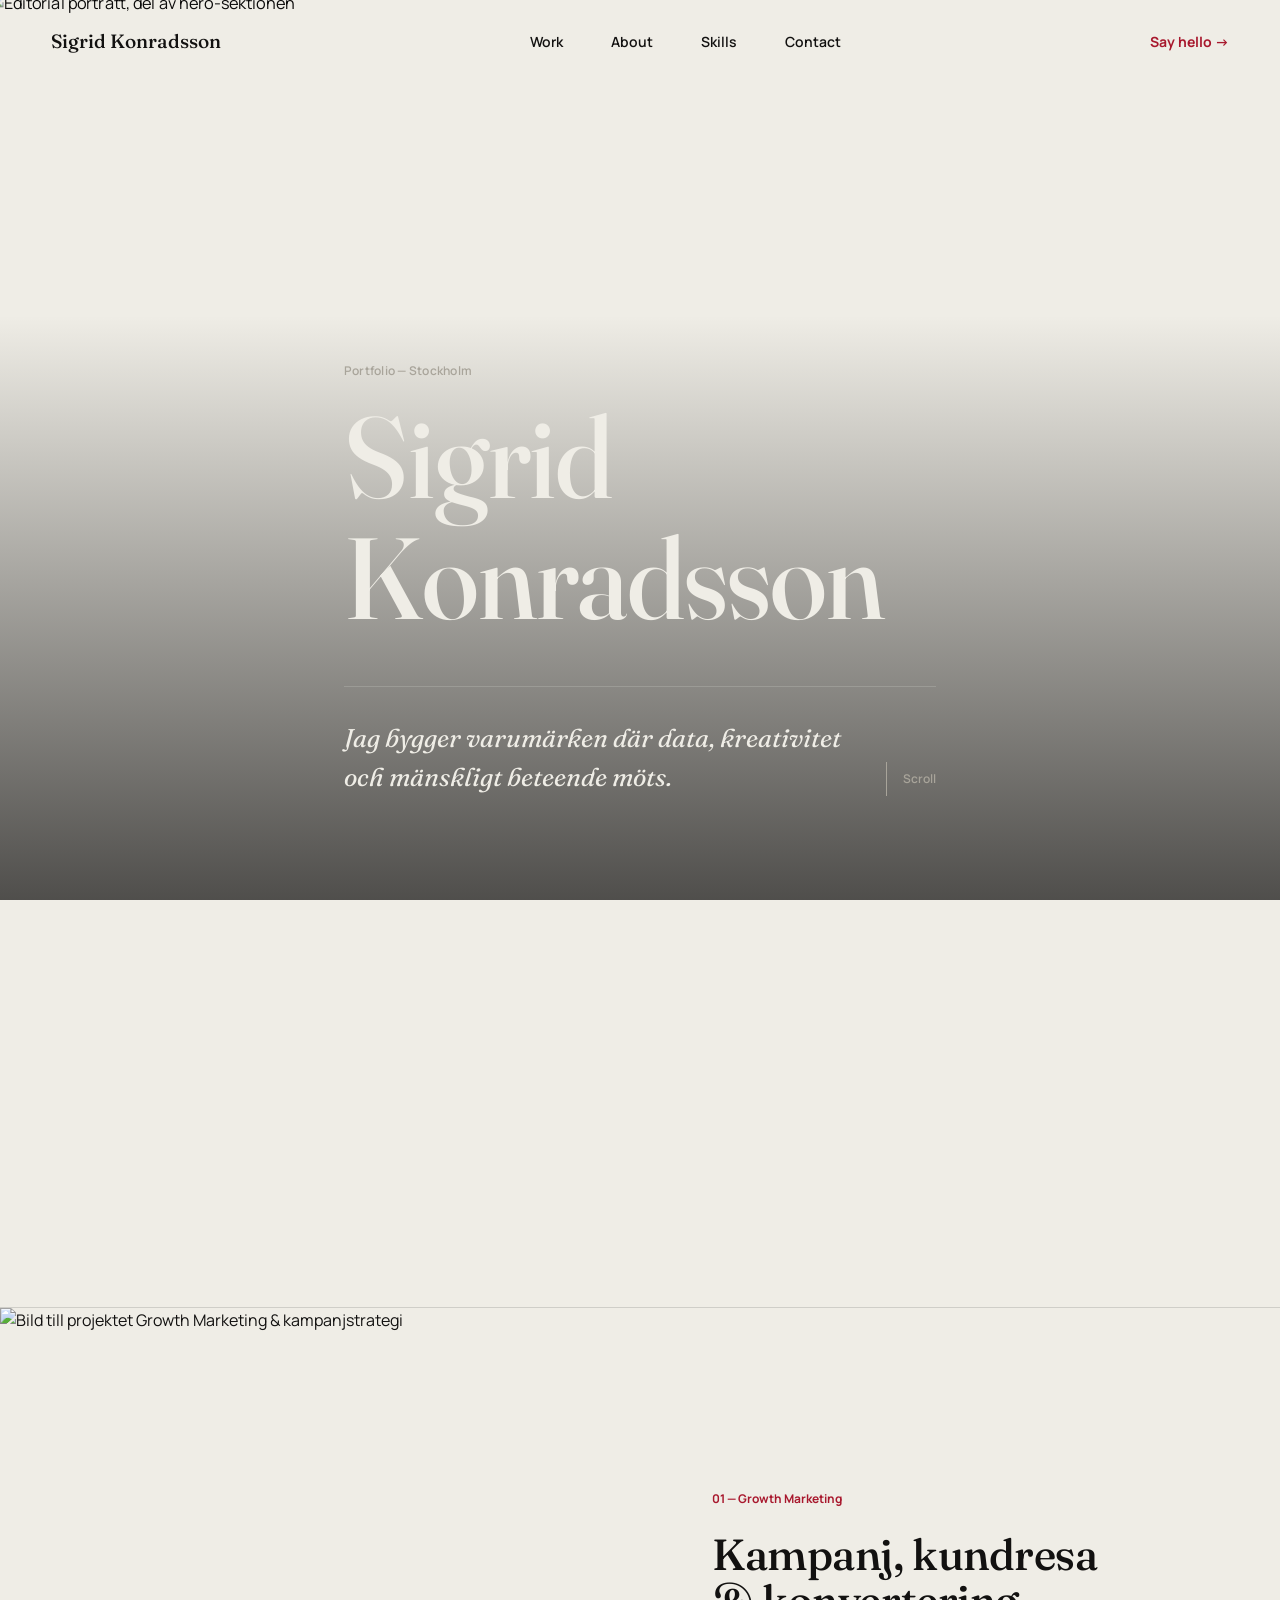
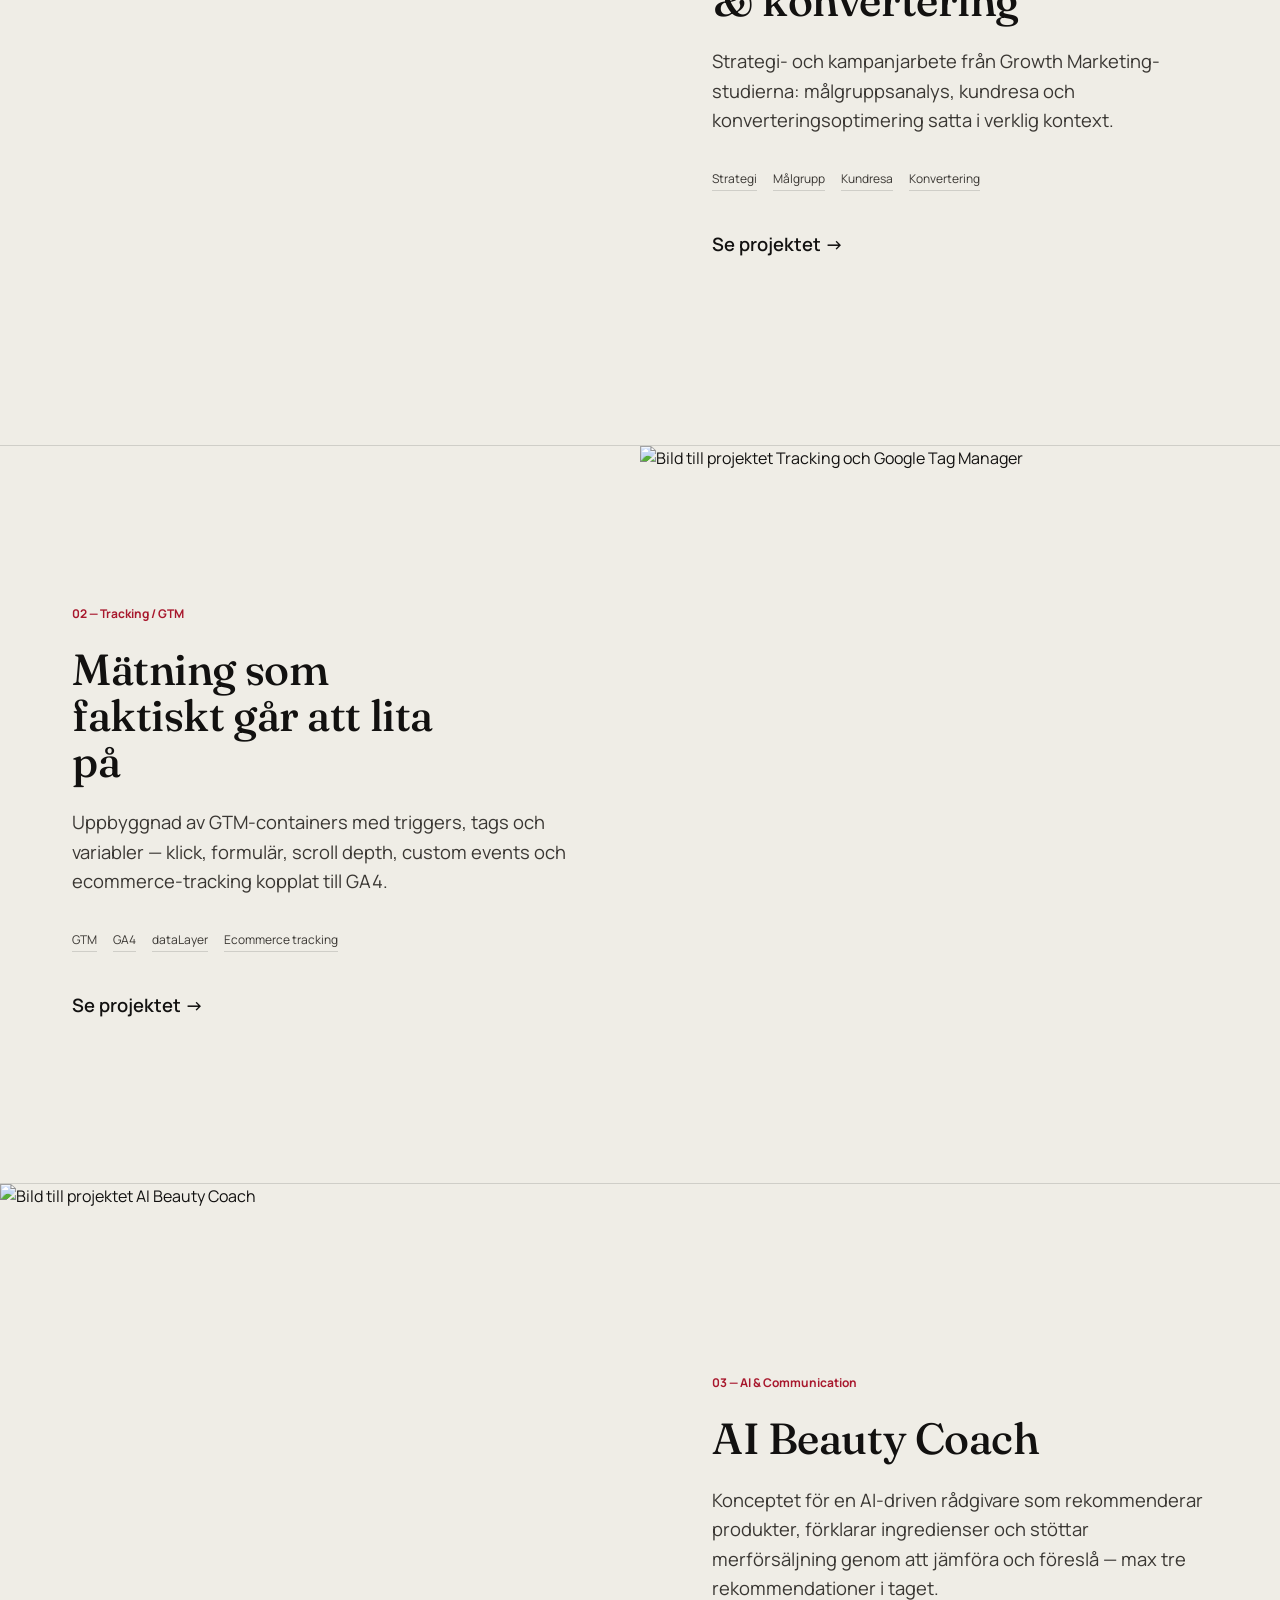
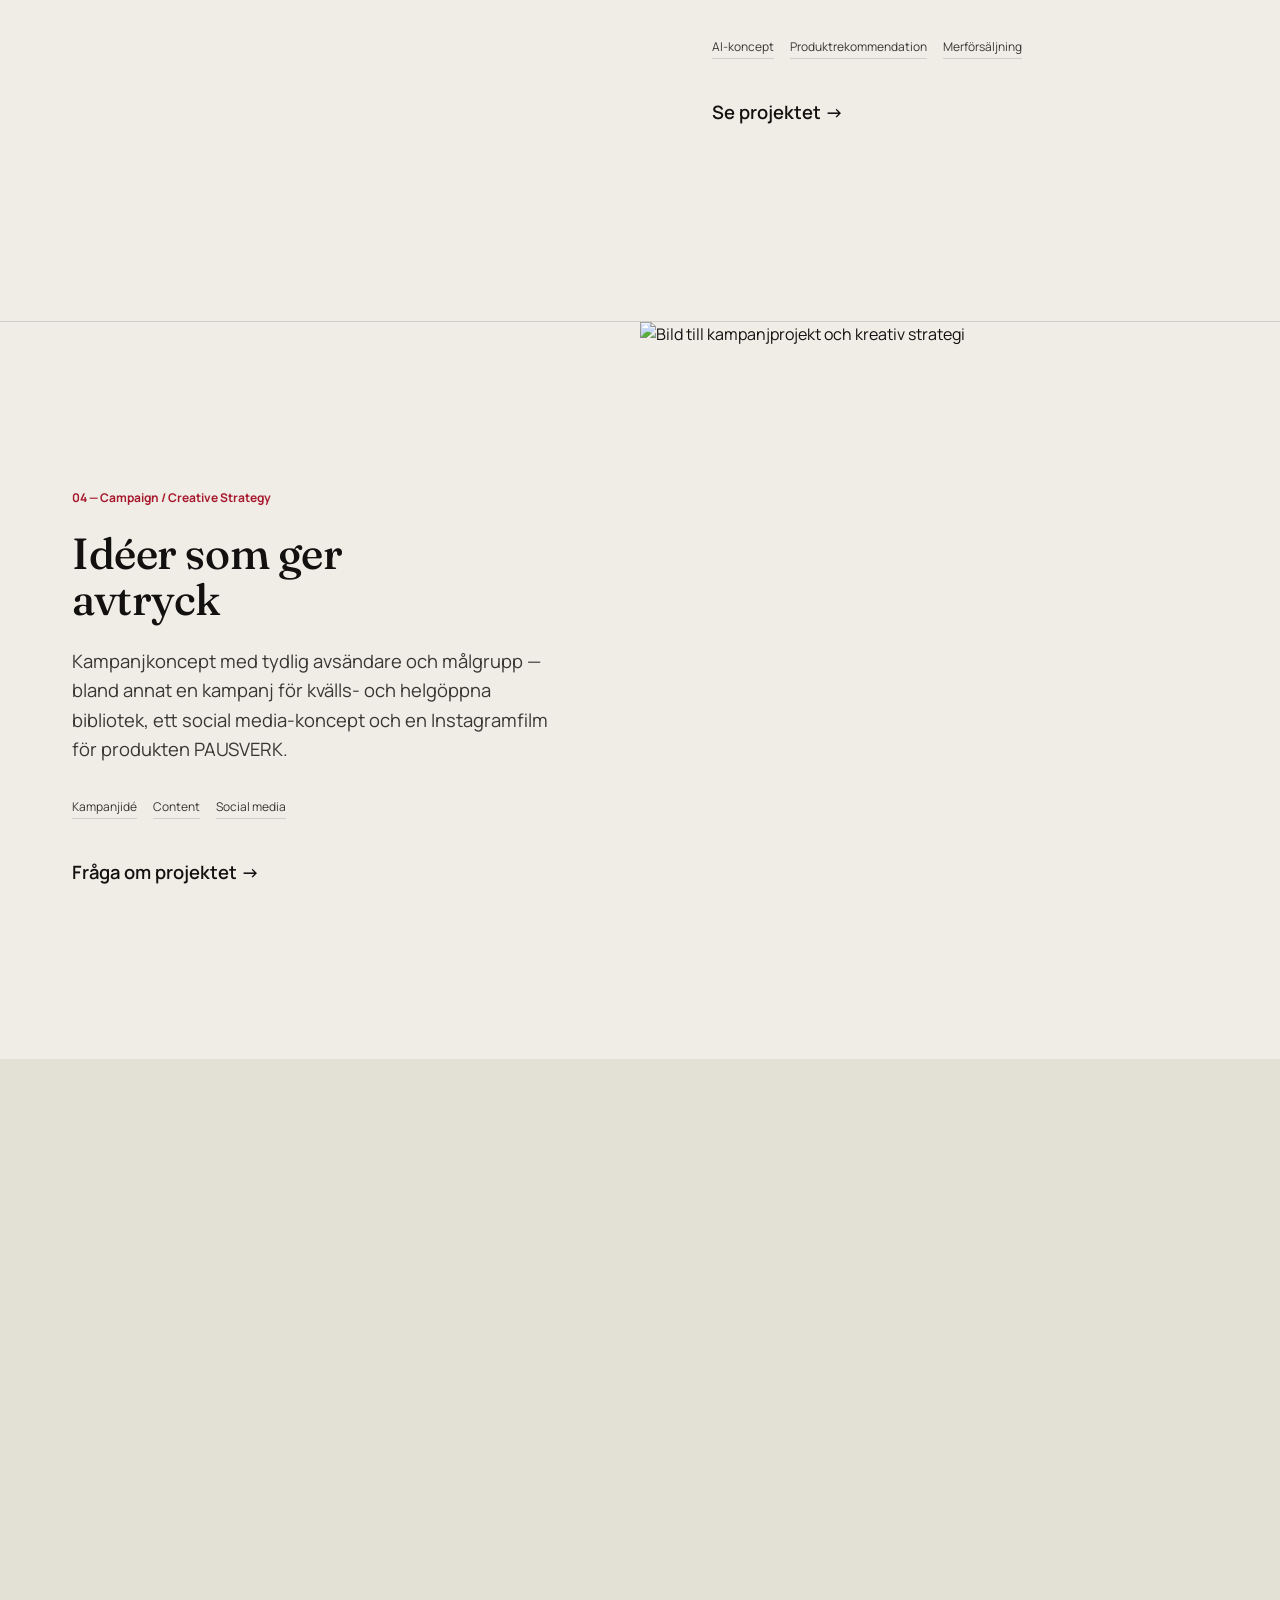
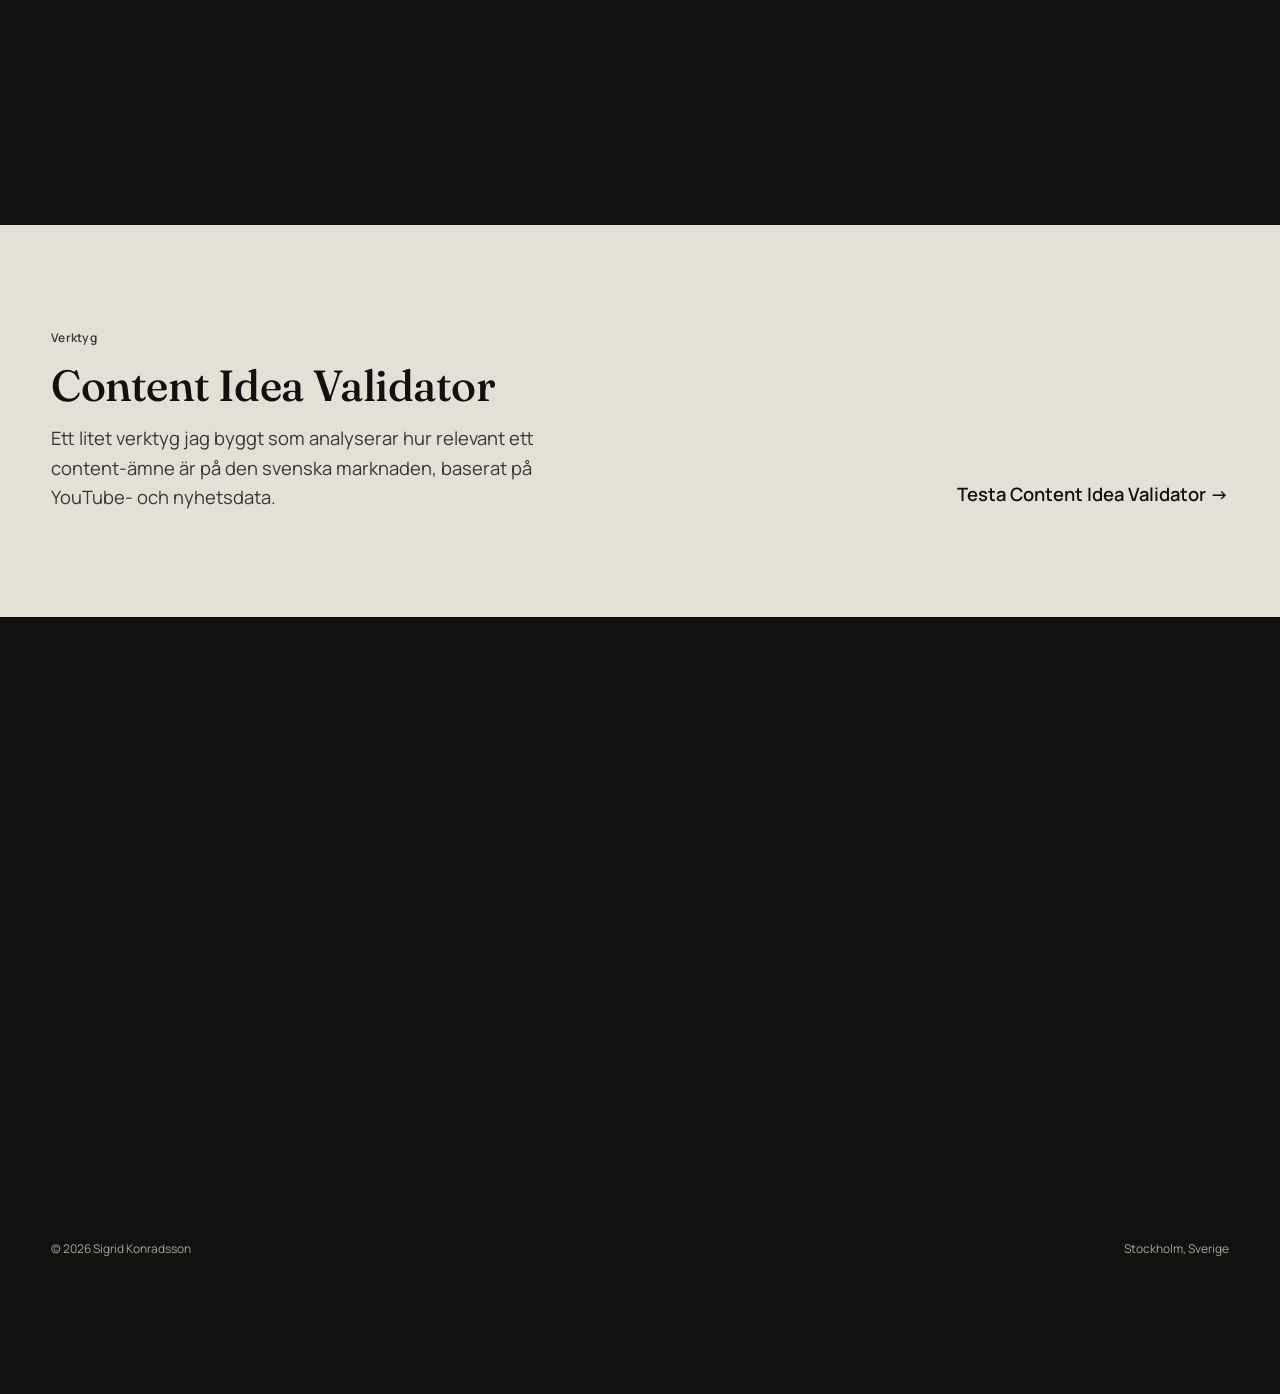
==== commit 20d5b251: "ny index" ====
--- a/index.html
+++ b/index.html
@@ -16,4 +16,284 @@
 <!-- Google Fonts: Fraunces (display/serif) + Manrope (body/sans) -->
 <link rel="preconnect" href="https://fonts.googleapis.com">
 <link rel="preconnect" href="https://fonts.gstatic.com" crossorigin>
-<link+<link href="https://fonts.googleapis.com/css2?family=Fraunces:ital,opsz,wght@0,9..144,400;0,9..144,500;0,9..144,600;1,9..144,500&family=Manrope:wght@400;500;600;700;800&display=swap" rel="stylesheet">
+
+<link rel="stylesheet" href="style.css">
+</head>
+<body>
+<!-- Google Tag Manager (noscript) -->
+<noscript><iframe src="https://www.googletagmanager.com/ns.html?id=GTM-NFTH7WG5"
+height="0" width="0" style="display:none;visibility:hidden"></iframe></noscript>
+<!-- End Google Tag Manager (noscript) -->
+<!-- ==========================================================================
+     GOOGLE TAG MANAGER / DATALAYER
+     dataLayer måste initieras INNAN GTM-snippet klistras in i <head>.
+     Klistra in ditt GTM-script direkt under denna rad när du har ett GTM-ID.
+     ========================================================================== -->
+<script>
+  window.dataLayer = window.dataLayer || [];
+</script>
+
+<!-- ==========================================================================
+     NAVIGATION
+     Varje länk har data-track="..." som script.js läser av och skickar
+     vidare till dataLayer som ett "portfolio_click"-event.
+     ========================================================================== -->
+<nav class="nav" id="siteNav">
+  <div class="nav__inner">
+    <a href="#top" class="nav__mark" data-track="nav-logo">Sigrid Konradsson</a>
+
+    <ul class="nav__links" id="navLinks">
+      <li><a href="#work" data-track="nav-work">Work</a></li>
+      <li><a href="#about" data-track="nav-about">About</a></li>
+      <li><a href="#skills" data-track="nav-skills">Skills</a></li>
+      <li><a href="#contact" data-track="nav-contact">Contact</a></li>
+    </ul>
+
+    <a href="#contact" class="nav__cta" data-track="nav-cta-contact">Say hello →</a>
+
+    <button class="nav__toggle" id="navToggle" aria-label="Öppna meny" aria-expanded="false">
+      <span></span><span></span><span></span>
+    </button>
+  </div>
+</nav>
+
+<!-- ==========================================================================
+     1. HERO
+     ========================================================================== -->
+<header class="hero" id="top">
+  <div class="hero__media">
+    <!-- BYT UT BILDEN: ersätt src med din egen editorial-bild (helst stående/liggande högupplöst) -->
+    <img src="https://picsum.photos/id/1027/1800/1200" alt="Editorial porträtt, del av hero-sektionen">
+    <div class="hero__scrim"></div>
+  </div>
+
+  <div class="hero__content wrap">
+    <p class="eyebrow hero__eyebrow">Portfolio — Stockholm</p>
+
+    <h1 class="hero__name">
+      <span>Sigrid</span>
+      <span>Konradsson</span>
+    </h1>
+
+    <div class="hero__row">
+      <p class="hero__tagline">Jag bygger varumärken där data, kreativitet och mänskligt beteende möts.</p>
+
+      <div class="hero__scroll">
+        <span class="hero__scroll-line"></span>
+        Scroll
+      </div>
+    </div>
+  </div>
+</header>
+
+<!-- ==========================================================================
+     2. SELECTED WORK
+     Fyra "spreads" — stora editorial-block, inte kort i grid.
+     Byt ut bild, rubrik, text, taggar och länk (data-track + href) per projekt.
+     ========================================================================== -->
+<section id="work">
+
+  <div class="wrap work-intro reveal">
+    <p class="work-intro__num">Selected Work</p>
+    <h2>Fyra sätt att förstå varför människor agerar som de gör.</h2>
+  </div>
+
+  <!-- WORK 01 — Growth Marketing -->
+  <article class="spread">
+    <div class="spread__media">
+      <img src="https://picsum.photos/id/1011/1200/1400" alt="Bild till projektet Growth Marketing &amp; kampanjstrategi">
+    </div>
+    <div class="spread__text">
+      <p class="spread__tag">01 — Growth Marketing</p>
+      <h3>Kampanj, kundresa &amp; konvertering</h3>
+      <p class="body-md">Strategi- och kampanjarbete från Growth Marketing-studierna: målgruppsanalys, kundresa och konverteringsoptimering satta i verklig kontext.</p>
+      <ul class="spread__tags">
+        <li>Strategi</li><li>Målgrupp</li><li>Kundresa</li><li>Konvertering</li>
+      </ul>
+      <a href="project-growth.html" class="link-cta spread__cta" data-track="project-growth" data-track-text="Se projektet">
+        Se projektet →
+      </a>
+    </div>
+  </article>
+
+  <!-- WORK 02 — Tracking / GTM -->
+  <article class="spread spread--reverse">
+    <div class="spread__media">
+      <img src="https://picsum.photos/id/1015/1200/1400" alt="Bild till projektet Tracking och Google Tag Manager">
+    </div>
+    <div class="spread__text">
+      <p class="spread__tag">02 — Tracking / GTM</p>
+      <h3>Mätning som faktiskt går att lita på</h3>
+      <p class="body-md">Uppbyggnad av GTM-containers med triggers, tags och variabler — klick, formulär, scroll depth, custom events och ecommerce-tracking kopplat till GA4.</p>
+      <ul class="spread__tags">
+        <li>GTM</li><li>GA4</li><li>dataLayer</li><li>Ecommerce tracking</li>
+      </ul>
+      <a href="project-gtm.html" class="link-cta spread__cta" data-track="project-gtm" data-track-text="Se projektet">
+        Se projektet →
+      </a>
+    </div>
+  </article>
+
+  <!-- WORK 03 — AI & Communication -->
+  <article class="spread">
+    <div class="spread__media">
+      <img src="https://picsum.photos/id/1025/1200/1400" alt="Bild till projektet AI Beauty Coach">
+    </div>
+    <div class="spread__text">
+      <p class="spread__tag">03 — AI &amp; Communication</p>
+      <h3>AI Beauty Coach</h3>
+      <p class="body-md">Konceptet för en AI-driven rådgivare som rekommenderar produkter, förklarar ingredienser och stöttar merförsäljning genom att jämföra och föreslå — max tre rekommendationer i taget.</p>
+      <ul class="spread__tags">
+        <li>AI-koncept</li><li>Produktrekommendation</li><li>Merförsäljning</li>
+      </ul>
+      <a href="project-ai.html" class="link-cta spread__cta" data-track="project-ai" data-track-text="Se projektet">
+        Se projektet →
+      </a>
+    </div>
+  </article>
+
+  <!-- WORK 04 — Campaign / Creative Strategy -->
+  <article class="spread spread--reverse">
+    <div class="spread__media">
+      <img src="https://picsum.photos/id/1039/1200/1400" alt="Bild till kampanjprojekt och kreativ strategi">
+    </div>
+    <div class="spread__text">
+      <p class="spread__tag">04 — Campaign / Creative Strategy</p>
+      <h3>Idéer som ger avtryck</h3>
+      <p class="body-md">Kampanjkoncept med tydlig avsändare och målgrupp — bland annat en kampanj för kvälls- och helgöppna bibliotek, ett social media-koncept och en Instagramfilm för produkten PAUSVERK.</p>
+      <ul class="spread__tags">
+        <li>Kampanjidé</li><li>Content</li><li>Social media</li>
+      </ul>
+      <a href="#contact" class="link-cta spread__cta" data-track="project-campaign" data-track-text="Fråga om projektet">
+        Fråga om projektet →
+      </a>
+    </div>
+  </article>
+</section>
+
+<!-- ==========================================================================
+     3. ABOUT
+     ========================================================================== -->
+<section id="about" class="section section--alt">
+  <div class="wrap about">
+    <div class="reveal">
+      <p class="eyebrow">About</p>
+      <h2>Från butiksgolvet till datan bakom klicket.</h2>
+      <p class="body-lg">
+        Jag kombinerar fem års erfarenhet av försäljning och kundmöten inom beauty &amp; retail med studier i Growth Marketing, data och AI.
+        Jag är van vid att läsa av kunder i ögonblicket — vad de tvekar inför, vad som får dem att bestämma sig, vad som gör att de kommer tillbaka.
+      </p>
+      <p class="body-lg" style="margin-top: var(--sp-3)">
+        Idag använder jag samma nyfikenhet digitalt: jag vill förstå varför människor klickar, stannar eller lämnar, och bygga marknadsföring som svarar på det — med data, kommunikation och AI som verktyg.
+      </p>
+    </div>
+
+    <div class="about__stats reveal">
+      <div class="stat">
+        <p class="stat__num">5 år</p>
+        <p class="stat__label">Försäljning &amp; kundmöten inom beauty/retail, Lyko</p>
+      </div>
+      <div class="stat">
+        <p class="stat__num">Berghs</p>
+        <p class="stat__label">Studier inom Growth Marketing</p>
+      </div>
+      <div class="stat">
+        <p class="stat__num">AI</p>
+        <p class="stat__label">Fördjupning inom AI och kommunikation</p>
+      </div>
+    </div>
+  </div>
+</section>
+
+<!-- ==========================================================================
+     4. SKILLS
+     Presenteras som en stor, klickbar textlista — inte progress bars.
+     Lägg till/ta bort <li> för att ändra listan.
+     ========================================================================== -->
+<section id="skills" class="section section--dark">
+  <div class="wrap">
+    <div class="skills__head reveal">
+      <h2>Var jag är starkast</h2>
+      <p class="body-md" style="color: var(--on-dark-soft); max-width: 34ch;">
+        Ett fält jag rör mig obehindrat i, från strategi till mätning till genomförande.
+      </p>
+    </div>
+
+    <ul class="skills-list reveal">
+      <li><button data-track="skill-growth" data-track-text="Growth Marketing"><span>Growth Marketing</span><span class="skills-list__index">01</span></button></li>
+      <li><button data-track="skill-gtm" data-track-text="Google Tag Manager"><span>Google Tag Manager</span><span class="skills-list__index">02</span></button></li>
+      <li><button data-track="skill-ga4" data-track-text="GA4"><span>GA4</span><span class="skills-list__index">03</span></button></li>
+      <li><button data-track="skill-journey" data-track-text="Customer Journey"><span>Customer Journey</span><span class="skills-list__index">04</span></button></li>
+      <li><button data-track="skill-conversion" data-track-text="Conversion"><span>Conversion</span><span class="skills-list__index">05</span></button></li>
+      <li><button data-track="skill-campaign" data-track-text="Campaign Strategy"><span>Campaign Strategy</span><span class="skills-list__index">06</span></button></li>
+      <li><button data-track="skill-ai" data-track-text="AI & Communication"><span>AI &amp; Communication</span><span class="skills-list__index">07</span></button></li>
+      <li><button data-track="skill-content" data-track-text="Content"><span>Content</span><span class="skills-list__index">08</span></button></li>
+      <li><button data-track="skill-branding" data-track-text="Branding"><span>Branding</span><span class="skills-list__index">09</span></button></li>
+      <li><button data-track="skill-retail" data-track-text="Retail & Sales"><span>Retail &amp; Sales</span><span class="skills-list__index">10</span></button></li>
+    </ul>
+  </div>
+</section>
+
+<!-- ==========================================================================
+     VERKTYG — länk till Content Idea Validator
+     ========================================================================== -->
+<section class="section section--alt" id="tool">
+  <div class="wrap" style="display:flex; justify-content:space-between; align-items:flex-end; gap: var(--sp-4); flex-wrap: wrap;">
+    <div>
+      <p class="eyebrow">Verktyg</p>
+      <h2 style="font-size: var(--step-xl); max-width: 20ch; margin-top: var(--sp-2);">Content Idea Validator</h2>
+      <p class="body-md" style="margin-top: var(--sp-2);">
+        Ett litet verktyg jag byggt som analyserar hur relevant ett content-ämne är på den svenska marknaden, baserat på YouTube- och nyhetsdata.
+      </p>
+    </div>
+    <a href="content-validator.html" class="link-cta" data-track="tool-validator" data-track-text="Testa Content Idea Validator">
+      Testa Content Idea Validator →
+    </a>
+  </div>
+</section>
+
+<!-- ==========================================================================
+     5. CONTACT
+     ========================================================================== -->
+<section id="contact" class="section section--dark">
+  <div class="wrap contact">
+    <div class="reveal">
+      <p class="eyebrow" style="color: var(--on-dark-soft);">Contact</p>
+      <h2>Låt oss bygga något som faktiskt konverterar.</h2>
+    </div>
+
+    <div class="contact__list reveal">
+      <div class="contact__item">
+        <p class="eyebrow">Mail</p>
+        <!-- BYT UT: din riktiga mailadress -->
+        <a href="mailto:sigrid.konradsson@example.com" data-track="contact-email" data-track-text="Mail">
+          sigrid.konradsson@example.com
+        </a>
+      </div>
+      <div class="contact__item">
+        <p class="eyebrow">LinkedIn</p>
+        <!-- BYT UT: din riktiga LinkedIn-URL -->
+        <a href="https://www.linkedin.com/in/sigrid-konradsson" target="_blank" rel="noopener" data-track="contact-linkedin" data-track-text="LinkedIn">
+          linkedin.com/in/sigridkonradsson
+        </a>
+      </div>
+      <div class="contact__item">
+        <p class="eyebrow">Instagram</p>
+        <!-- BYT UT: din riktiga Instagram-URL -->
+        <a href="https://www.instagram.com/sigridkonradsson" target="_blank" rel="noopener" data-track="contact-instagram" data-track-text="Instagram">
+          @sigridkonradsson
+        </a>
+      </div>
+    </div>
+  </div>
+
+  <div class="wrap footer">
+    <span>© <span id="year"></span> Sigrid Konradsson</span>
+    <span>Stockholm, Sverige</span>
+  </div>
+</section>
+
+<script src="script.js"></script>
+</body>
+</html>
--- a/style.css
+++ b/style.css
@@ -0,0 +1,996 @@
+/* ==========================================================================
+   SIGRID KONRADSSON — PORTFOLIO
+   DESIGNSYSTEM
+
+   Hur filen är uppbyggd (sök på rubrikerna nedan för att hitta rätt del):
+   1. DESIGNTOKENS      -> färger, typsnitt, spacing (ändra utseendet globalt här)
+   2. RESET & BAS
+   3. TYPOGRAFI
+   4. LAYOUT-HJÄLPKLASSER
+   5. NAVIGATION
+   6. HERO
+   7. WORK / PROJEKT
+   8. ABOUT
+   9. SKILLS
+   10. CONTACT
+   11. FOOTER
+   12. PROJEKTSIDOR (project-*.html)
+   13. ANIMATIONER & SCROLL REVEAL
+   14. RESPONSIVE / MOBIL
+   ========================================================================== */
+
+
+/* ==========================================================================
+   1. DESIGNTOKENS
+   Ändra dessa variabler för att styra HELA sidans utseende.
+   ========================================================================== */
+:root{
+  /* --- Färger --- */
+  --ink:          #121110;   /* huvudtext, nästan svart men varm */
+  --ink-soft:     #3a3733;   /* sekundär text på ljus botten */
+  --paper:        #efede6;   /* huvudbakgrund, sten/benvit */
+  --paper-alt:    #e3e0d6;   /* alternerande sektionsbakgrund, något mörkare */
+  --paper-deep:   #d8d4c6;   /* djupaste ljusa ton, används sparsamt */
+  --surface-dark: #121110;   /* mörk sektion (t.ex. contact) */
+  --on-dark:      #efede6;   /* text på mörk botten */
+  --on-dark-soft: #a8a49a;   /* sekundär text på mörk botten */
+
+  --accent:       #a8182d;   /* körsbärsröd — CTA, länkar, detaljer */
+  --accent-deep:  #7c1121;   /* mörkare nyans för hover */
+  --accent-muted: #c9a0a6;   /* mjuk rosé för hover-linjer / detaljer */
+
+  --line:         rgba(18,17,16,0.14);
+  --line-dark:    rgba(239,237,230,0.18);
+
+  /* --- Typografi --- */
+  --font-display: "Fraunces", "Iowan Old Style", serif;
+  --font-body:    "Manrope", "Helvetica Neue", Arial, sans-serif;
+
+  --step-hero:    clamp(3.4rem, 9vw, 9.5rem);
+  --step-xxl:     clamp(2.4rem, 5.4vw, 5.2rem);
+  --step-xl:      clamp(1.9rem, 3.4vw, 3.2rem);
+  --step-lg:      clamp(1.4rem, 2vw, 1.9rem);
+  --step-md:      1.15rem;
+  --step-body:    1rem;
+  --step-sm:      0.875rem;
+  --step-xs:      0.75rem;
+
+  /* --- Spacing (8px-skala) --- */
+  --sp-1: 0.5rem;
+  --sp-2: 1rem;
+  --sp-3: 1.5rem;
+  --sp-4: 2rem;
+  --sp-5: 3rem;
+  --sp-6: 4.5rem;
+  --sp-7: 6.5rem;
+  --sp-8: 9rem;
+
+  /* --- Layout --- */
+  --container-max: 1440px;
+  --gutter: clamp(1.5rem, 4vw, 4rem);
+  --nav-h: 84px;
+
+  /* --- Rörelse --- */
+  --ease: cubic-bezier(.22,.61,.36,1);
+  --dur-fast: 320ms;
+  --dur-mid: 620ms;
+  --dur-slow: 1100ms;
+}
+
+/* ==========================================================================
+   2. RESET & BAS
+   ========================================================================== */
+*, *::before, *::after{ box-sizing: border-box; }
+
+html{
+  scroll-behavior: smooth;
+}
+
+body{
+  margin: 0;
+  background: var(--paper);
+  color: var(--ink);
+  font-family: var(--font-body);
+  font-size: var(--step-body);
+  line-height: 1.5;
+  -webkit-font-smoothing: antialiased;
+  overflow-x: hidden;
+}
+
+img{ max-width: 100%; display: block; }
+
+a{ color: inherit; text-decoration: none; }
+
+button{
+  font-family: inherit;
+  border: none;
+  background: none;
+  cursor: pointer;
+  color: inherit;
+}
+
+ul{ list-style: none; margin: 0; padding: 0; }
+
+/* Synlig fokusring för tangentbordsnavigering — tillgänglighet */
+a:focus-visible,
+button:focus-visible{
+  outline: 2px solid var(--accent);
+  outline-offset: 4px;
+}
+
+::selection{
+  background: var(--accent);
+  color: var(--paper);
+}
+
+/* Respektera användare som valt mindre rörelse i sitt OS */
+@media (prefers-reduced-motion: reduce){
+  *, *::before, *::after{
+    animation-duration: 0.01ms !important;
+    animation-iteration-count: 1 !important;
+    transition-duration: 0.01ms !important;
+    scroll-behavior: auto !important;
+  }
+}
+
+/* ==========================================================================
+   3. TYPOGRAFI
+   ========================================================================== */
+h1, h2, h3, h4{
+  font-family: var(--font-display);
+  font-weight: 500;
+  line-height: 1.05;
+  margin: 0;
+  letter-spacing: -0.01em;
+}
+
+p{ margin: 0; }
+
+.eyebrow{
+  font-family: var(--font-body);
+  font-size: var(--step-xs);
+  font-weight: 600;
+  letter-spacing: 0.02em;
+  color: var(--ink-soft);
+}
+
+.body-lg{
+  font-size: var(--step-lg);
+  line-height: 1.5;
+  max-width: 42ch;
+}
+
+.body-md{
+  font-size: var(--step-md);
+  line-height: 1.6;
+  color: var(--ink-soft);
+  max-width: 46ch;
+}
+
+/* ==========================================================================
+   4. LAYOUT-HJÄLPKLASSER
+   ========================================================================== */
+.wrap{
+  max-width: var(--container-max);
+  margin-inline: auto;
+  padding-inline: var(--gutter);
+}
+
+.section{
+  position: relative;
+  padding-block: var(--sp-7);
+}
+
+.section--alt{ background: var(--paper-alt); }
+.section--deep{ background: var(--paper-deep); }
+.section--dark{
+  background: var(--surface-dark);
+  color: var(--on-dark);
+}
+
+.hr{
+  border: none;
+  border-top: 1px solid var(--line);
+  margin: 0;
+}
+
+/* En knapp/länk-stil som INTE är en rundad SaaS-knapp:
+   understreck som animerar in, ingen bakgrundsplatta. */
+.link-cta{
+  position: relative;
+  display: inline-flex;
+  align-items: baseline;
+  gap: var(--sp-2);
+  font-family: var(--font-body);
+  font-weight: 600;
+  font-size: var(--step-md);
+  padding-bottom: 4px;
+}
+
+.link-cta::after{
+  content: "";
+  position: absolute;
+  left: 0; right: 100%;
+  bottom: 0;
+  height: 2px;
+  background: var(--accent);
+  transition: right var(--dur-fast) var(--ease);
+}
+
+.link-cta:hover::after,
+.link-cta:focus-visible::after{ right: 0; }
+
+.link-cta--dark::after{ background: var(--on-dark); }
+
+/* Reveal-on-scroll: element börjar dolda via clip-path och avslöjas
+   med en klass som JS lägger till när elementet blir synligt. */
+.reveal{
+  clip-path: inset(0 0 100% 0);
+  opacity: 0;
+  transition: clip-path var(--dur-slow) var(--ease), opacity var(--dur-mid) ease;
+}
+.reveal.is-visible{
+  clip-path: inset(0 0 0% 0);
+  opacity: 1;
+}
+
+/* ==========================================================================
+   5. NAVIGATION
+   ========================================================================== */
+.nav{
+  position: fixed;
+  top: 0; left: 0; right: 0;
+  z-index: 100;
+  height: var(--nav-h);
+  display: flex;
+  align-items: center;
+  padding-inline: var(--gutter);
+  background: transparent;
+  transition: background var(--dur-fast) var(--ease), border-color var(--dur-fast) var(--ease);
+  border-bottom: 1px solid transparent;
+}
+
+.nav.is-scrolled{
+  background: rgba(239,237,230,0.88);
+  backdrop-filter: blur(10px);
+  border-bottom-color: var(--line);
+}
+
+.nav__inner{
+  width: 100%;
+  display: flex;
+  align-items: center;
+  justify-content: space-between;
+}
+
+.nav__mark{
+  font-family: var(--font-display);
+  font-size: 1.2rem;
+  font-weight: 500;
+}
+
+.nav__links{
+  display: flex;
+  gap: var(--sp-5);
+}
+
+.nav__links a{
+  font-size: var(--step-sm);
+  font-weight: 600;
+  position: relative;
+}
+
+.nav__links a::after{
+  content: "";
+  position: absolute;
+  left: 0; right: 100%;
+  bottom: -4px;
+  height: 1px;
+  background: var(--ink);
+  transition: right var(--dur-fast) var(--ease);
+}
+.nav__links a:hover::after{ right: 0; }
+
+.nav__cta{
+  font-size: var(--step-sm);
+  font-weight: 700;
+  color: var(--accent);
+  white-space: nowrap;
+}
+
+/* Hamburgerknapp — visas endast på mobil, se punkt 14 */
+.nav__toggle{
+  display: none;
+  flex-direction: column;
+  gap: 5px;
+  width: 28px;
+}
+.nav__toggle span{
+  height: 2px;
+  background: var(--ink);
+  transition: transform var(--dur-fast) var(--ease), opacity var(--dur-fast) var(--ease);
+}
+
+/* ==========================================================================
+   6. HERO
+   ========================================================================== */
+.hero{
+  position: relative;
+  min-height: 100svh;
+  display: flex;
+  flex-direction: column;
+  justify-content: flex-end;
+  padding-top: var(--nav-h);
+  overflow: hidden;
+}
+
+.hero__media{
+  position: absolute;
+  inset: 0;
+  z-index: 0;
+}
+
+.hero__media img{
+  width: 100%;
+  height: 100%;
+  object-fit: cover;
+  filter: grayscale(35%) contrast(1.05);
+  transform: scale(1.02);
+}
+
+/* Mörk gradient underst så texten alltid syns oavsett bild */
+.hero__scrim{
+  position: absolute;
+  inset: 0;
+  background: linear-gradient(180deg, rgba(18,17,16,0) 35%, rgba(18,17,16,0.72) 100%);
+}
+
+.hero__content{
+  position: relative;
+  z-index: 1;
+  color: var(--on-dark);
+  padding-bottom: var(--sp-7);
+}
+
+.hero__eyebrow{
+  color: var(--on-dark-soft);
+  margin-bottom: var(--sp-2);
+}
+
+.hero__name{
+  font-size: var(--step-hero);
+  color: var(--on-dark);
+  overflow: hidden;
+}
+
+.hero__name span{
+  display: block;
+  transform: translateY(105%);
+  animation: hero-rise var(--dur-slow) var(--ease) forwards;
+  animation-delay: 0.15s;
+}
+.hero__name span:nth-child(2){ animation-delay: 0.32s; }
+
+@keyframes hero-rise{
+  to{ transform: translateY(0); }
+}
+
+.hero__row{
+  display: flex;
+  flex-wrap: wrap;
+  align-items: flex-end;
+  justify-content: space-between;
+  gap: var(--sp-4);
+  margin-top: var(--sp-5);
+  padding-top: var(--sp-4);
+  border-top: 1px solid var(--line-dark);
+}
+
+.hero__tagline{
+  font-family: var(--font-display);
+  font-style: italic;
+  font-size: var(--step-lg);
+  max-width: 30ch;
+  color: var(--on-dark);
+}
+
+.hero__scroll{
+  display: flex;
+  align-items: center;
+  gap: var(--sp-2);
+  font-size: var(--step-xs);
+  font-weight: 600;
+  color: var(--on-dark-soft);
+}
+
+.hero__scroll-line{
+  width: 1px;
+  height: 34px;
+  background: var(--on-dark-soft);
+  position: relative;
+  overflow: hidden;
+}
+.hero__scroll-line::after{
+  content: "";
+  position: absolute;
+  top: -100%; left: 0; right: 0;
+  height: 100%;
+  background: var(--on-dark);
+  animation: scroll-line 1.8s ease-in-out infinite;
+}
+@keyframes scroll-line{
+  50%{ top: 100%; }
+  100%{ top: 100%; }
+}
+
+/* ==========================================================================
+   7. WORK / PROJEKT — fullbredds "editorial spreads", inte kort i grid
+   ========================================================================== */
+.work-intro{
+  padding-block: var(--sp-7) var(--sp-5);
+}
+
+.work-intro__num{
+  color: var(--accent);
+  font-weight: 700;
+  font-size: var(--step-sm);
+}
+
+.work-intro h2{
+  font-size: var(--step-xxl);
+  max-width: 16ch;
+  margin-top: var(--sp-2);
+}
+
+.spread{
+  display: grid;
+  grid-template-columns: 1fr 1fr;
+  min-height: 82vh;
+  border-top: 1px solid var(--line);
+}
+
+.spread--reverse .spread__media{ order: 2; }
+.spread--reverse .spread__text{ order: 1; }
+
+.spread__media{
+  position: relative;
+  overflow: hidden;
+}
+
+.spread__media img{
+  width: 100%;
+  height: 100%;
+  object-fit: cover;
+  transition: transform var(--dur-slow) var(--ease);
+}
+
+.spread__media:hover img{
+  transform: scale(1.045);
+}
+
+.spread__text{
+  display: flex;
+  flex-direction: column;
+  justify-content: center;
+  padding: var(--sp-6) var(--sp-6);
+  gap: var(--sp-3);
+}
+
+.spread__tag{
+  color: var(--accent);
+  font-weight: 700;
+  font-size: var(--step-xs);
+}
+
+.spread__text h3{
+  font-size: var(--step-xl);
+  max-width: 14ch;
+}
+
+.spread__tags{
+  display: flex;
+  flex-wrap: wrap;
+  gap: var(--sp-1) var(--sp-2);
+  margin-top: var(--sp-1);
+}
+
+.spread__tags li{
+  font-size: var(--step-xs);
+  color: var(--ink-soft);
+  padding-block: 2px;
+  border-bottom: 1px solid var(--line);
+}
+
+.spread__cta{ margin-top: var(--sp-2); }
+
+/* ==========================================================================
+   8. ABOUT
+   ========================================================================== */
+.about{
+  display: grid;
+  grid-template-columns: 1.1fr 0.9fr;
+  gap: var(--sp-6);
+  align-items: start;
+}
+
+.about h2{
+  font-size: var(--step-xxl);
+  max-width: 14ch;
+  margin-bottom: var(--sp-4);
+}
+
+.about__stats{
+  display: grid;
+  gap: var(--sp-5);
+  padding-top: var(--sp-2);
+}
+
+.stat{
+  border-top: 1px solid var(--line);
+  padding-top: var(--sp-2);
+}
+
+.stat__num{
+  font-family: var(--font-display);
+  font-size: var(--step-xl);
+  color: var(--accent);
+}
+
+.stat__label{
+  font-size: var(--step-sm);
+  color: var(--ink-soft);
+  margin-top: 4px;
+}
+
+/* ==========================================================================
+   9. SKILLS — stor typografisk lista, inga progress bars
+   ========================================================================== */
+.skills__head{
+  display: flex;
+  justify-content: space-between;
+  align-items: flex-end;
+  gap: var(--sp-4);
+  margin-bottom: var(--sp-5);
+  flex-wrap: wrap;
+}
+
+.skills__head h2{
+  font-size: var(--step-xxl);
+  max-width: 12ch;
+}
+
+.skills-list{
+  border-top: 1px solid var(--line-dark);
+}
+
+.skills-list li{
+  border-bottom: 1px solid var(--line-dark);
+}
+
+.skills-list button{
+  width: 100%;
+  display: flex;
+  align-items: baseline;
+  justify-content: space-between;
+  gap: var(--sp-4);
+  padding: var(--sp-3) 0;
+  font-family: var(--font-display);
+  font-size: clamp(1.6rem, 4vw, 3rem);
+  text-align: left;
+  transition: padding-left var(--dur-fast) var(--ease), color var(--dur-fast) var(--ease);
+}
+
+.skills-list button:hover,
+.skills-list button:focus-visible{
+  padding-left: var(--sp-3);
+  color: var(--accent);
+}
+
+.skills-list__index{
+  font-family: var(--font-body);
+  font-size: var(--step-sm);
+  color: var(--on-dark-soft);
+  font-weight: 600;
+}
+
+/* ==========================================================================
+   10. CONTACT
+   ========================================================================== */
+.contact{
+  display: flex;
+  flex-direction: column;
+  gap: var(--sp-5);
+}
+
+.contact h2{
+  font-size: clamp(2.6rem, 7vw, 6.4rem);
+  max-width: 16ch;
+}
+
+.contact__list{
+  display: flex;
+  flex-wrap: wrap;
+  gap: var(--sp-6);
+  padding-top: var(--sp-4);
+  border-top: 1px solid var(--line-dark);
+}
+
+.contact__item .eyebrow{ color: var(--on-dark-soft); }
+
+.contact__item a{
+  font-family: var(--font-display);
+  font-size: var(--step-lg);
+  display: inline-block;
+  margin-top: var(--sp-1);
+  position: relative;
+}
+
+.contact__item a::after{
+  content: "";
+  position: absolute;
+  left: 0; right: 100%;
+  bottom: -2px;
+  height: 1px;
+  background: var(--on-dark);
+  transition: right var(--dur-fast) var(--ease);
+}
+.contact__item a:hover::after{ right: 0; }
+
+/* ==========================================================================
+   11. FOOTER
+   ========================================================================== */
+.footer{
+  padding-block: var(--sp-4);
+  display: flex;
+  justify-content: space-between;
+  flex-wrap: wrap;
+  gap: var(--sp-2);
+  font-size: var(--step-xs);
+  color: var(--on-dark-soft);
+}
+
+/* ==========================================================================
+   12. PROJEKTSIDOR (project-*.html)
+   ========================================================================== */
+.project-hero{
+  position: relative;
+  min-height: 74vh;
+  display: flex;
+  align-items: flex-end;
+  padding-top: var(--nav-h);
+  overflow: hidden;
+}
+
+.project-hero__media{ position: absolute; inset: 0; }
+.project-hero__media img{
+  width: 100%; height: 100%; object-fit: cover;
+  filter: grayscale(35%) contrast(1.05);
+}
+.project-hero__scrim{
+  position: absolute; inset: 0;
+  background: linear-gradient(180deg, rgba(18,17,16,0.15) 0%, rgba(18,17,16,0.78) 100%);
+}
+.project-hero__content{
+  position: relative; z-index: 1;
+  color: var(--on-dark);
+  padding-bottom: var(--sp-6);
+}
+.project-hero__content .eyebrow{ color: var(--on-dark-soft); }
+.project-hero__content h1{
+  font-size: var(--step-xxl);
+  max-width: 20ch;
+  margin-top: var(--sp-2);
+}
+
+.project-meta{
+  display: grid;
+  grid-template-columns: repeat(4, 1fr);
+  gap: var(--sp-4);
+  padding-block: var(--sp-5);
+  border-bottom: 1px solid var(--line);
+}
+
+.project-meta dt{
+  font-size: var(--step-xs);
+  font-weight: 700;
+  color: var(--ink-soft);
+}
+.project-meta dd{
+  margin: var(--sp-1) 0 0;
+  font-family: var(--font-display);
+  font-size: var(--step-md);
+}
+
+.project-block{
+  display: grid;
+  grid-template-columns: 0.9fr 1.5fr;
+  gap: var(--sp-6);
+  padding-block: var(--sp-6);
+  border-bottom: 1px solid var(--line);
+}
+
+.project-block__label{
+  font-size: var(--step-sm);
+  font-weight: 700;
+  color: var(--accent);
+}
+
+.project-block__num{
+  color: var(--ink-soft);
+  font-weight: 600;
+  margin-right: var(--sp-1);
+}
+
+.project-block h2{
+  font-size: var(--step-xl);
+  margin-bottom: var(--sp-3);
+  max-width: 16ch;
+}
+
+.project-block__body p + p{ margin-top: var(--sp-2); }
+
+.project-gallery{
+  display: grid;
+  grid-template-columns: 1fr 1fr;
+  gap: var(--sp-2);
+  padding-block: var(--sp-2) var(--sp-6);
+}
+
+.project-gallery img{
+  width: 100%;
+  height: 100%;
+  object-fit: cover;
+}
+
+.project-nav{
+  display: flex;
+  justify-content: space-between;
+  padding-block: var(--sp-5);
+}
+
+.project-nav a{
+  font-family: var(--font-display);
+  font-size: var(--step-lg);
+}
+
+/* ==========================================================================
+   13. ANIMATIONER & SCROLL REVEAL — se ovan (.reveal) samt hover-regler
+   ========================================================================== */
+
+/* ==========================================================================
+   14. RESPONSIVE / MOBIL
+   Mobilversionen är omtänkt, inte bara staplad desktop:
+   - navigation blir hamburgermeny
+   - spreads blir en kolumn, bild ovanför text
+   - about/skills/contact staplas och förenklas
+   ========================================================================== */
+@media (max-width: 900px){
+
+  :root{
+    --nav-h: 68px;
+  }
+
+  .nav__links{
+    position: fixed;
+    inset: var(--nav-h) 0 0 0;
+    background: var(--paper);
+    flex-direction: column;
+    padding: var(--sp-5) var(--gutter);
+    gap: var(--sp-4);
+    transform: translateY(-100%);
+    opacity: 0;
+    pointer-events: none;
+    transition: transform var(--dur-mid) var(--ease), opacity var(--dur-mid) ease;
+  }
+
+  .nav__links a{ font-size: var(--step-lg); font-family: var(--font-display); }
+
+  .nav.is-open .nav__links{
+    transform: translateY(0);
+    opacity: 1;
+    pointer-events: auto;
+  }
+
+  .nav__toggle{ display: flex; }
+  .nav.is-open .nav__toggle span:nth-child(1){ transform: translateY(7px) rotate(45deg); }
+  .nav.is-open .nav__toggle span:nth-child(2){ opacity: 0; }
+  .nav.is-open .nav__toggle span:nth-child(3){ transform: translateY(-7px) rotate(-45deg); }
+
+  .nav__cta{ display: none; }
+
+  .hero__row{ flex-direction: column; align-items: flex-start; gap: var(--sp-3); }
+
+  .spread,
+  .project-block{
+    grid-template-columns: 1fr;
+    min-height: 0;
+  }
+  .spread__media{ height: 62vh; }
+  .spread--reverse .spread__media{ order: 1; }
+  .spread--reverse .spread__text{ order: 2; }
+  .spread__text{ padding: var(--sp-5) var(--gutter); }
+
+  .about,
+  .project-hero__content h1{
+    grid-template-columns: 1fr;
+  }
+  .about{ grid-template-columns: 1fr; gap: var(--sp-5); }
+
+  .skills__head{ flex-direction: column; align-items: flex-start; }
+
+  .contact__list{ gap: var(--sp-4); }
+
+  .project-meta{ grid-template-columns: repeat(2, 1fr); row-gap: var(--sp-3); }
+  .project-gallery{ grid-template-columns: 1fr; }
+}
+
+@media (max-width: 520px){
+  .work-intro h2{ max-width: none; }
+  .spread__text h3{ max-width: none; }
+}
+/* ==========================================================================
+   15. CONTENT VALIDATOR (content-validator.html)
+   Endast visuell styling — rör inte funktionaliteten. Element-ID:na
+   (#searchInput, #searchButton, #results, #newsResults, #scoreResult)
+   är samma som i den fungerande JavaScript-koden.
+   ========================================================================== */
+
+.sr-only{
+  position: absolute;
+  width: 1px; height: 1px;
+  overflow: hidden;
+  clip: rect(0,0,0,0);
+  white-space: nowrap;
+}
+
+.validator-step{
+  color: var(--accent);
+  font-weight: 700;
+  font-size: var(--step-sm);
+  margin-bottom: var(--sp-3);
+}
+
+/* --- Sökfält --- */
+.validator-search{
+  display: flex;
+  align-items: flex-end;
+  gap: var(--sp-4);
+  border-bottom: 2px solid var(--ink);
+  padding-bottom: var(--sp-3);
+  flex-wrap: wrap;
+}
+
+.validator-search input{
+  flex: 1;
+  min-width: 220px;
+  font-family: var(--font-display);
+  font-size: clamp(1.4rem, 3vw, 2.2rem);
+  background: transparent;
+  border: none;
+  outline: none;
+  color: var(--ink);
+  padding: var(--sp-1) 0;
+}
+
+.validator-search input::placeholder{
+  color: var(--ink-soft);
+  opacity: 0.55;
+}
+
+.validator-search button{
+  background: var(--ink);
+  color: var(--paper);
+  font-weight: 700;
+  font-size: var(--step-sm);
+  letter-spacing: 0.02em;
+  padding: 0.95rem 2rem;
+  white-space: nowrap;
+  transition: background var(--dur-fast) var(--ease);
+}
+
+.validator-search button:hover,
+.validator-search button:focus-visible{
+  background: var(--accent);
+}
+
+/* --- Bedömning (#scoreResult fylls av JS med h3 + p + p) --- */
+.validator-score{
+  min-height: 2rem;
+}
+
+.validator-score h3{
+  font-family: var(--font-display);
+  font-size: var(--step-xxl);
+  color: var(--accent);
+  margin-bottom: var(--sp-3);
+}
+
+.validator-score p{
+  display: inline-block;
+  font-size: var(--step-md);
+  color: var(--ink-soft);
+  margin: 0 var(--sp-4) 0 0;
+  padding-top: var(--sp-2);
+  border-top: 1px solid var(--line);
+}
+
+/* --- YouTube-resultat (#results fylls av JS med <div><img><p><a></p></div>) --- */
+.validator-youtube{
+  display: grid;
+  grid-template-columns: repeat(auto-fill, minmax(240px, 1fr));
+  gap: var(--sp-3);
+}
+
+.validator-youtube > div{
+  border: 1px solid var(--line);
+  overflow: hidden;
+  transition: transform var(--dur-fast) var(--ease), border-color var(--dur-fast) var(--ease);
+}
+
+.validator-youtube > div:hover{
+  transform: translateY(-4px);
+  border-color: var(--ink);
+}
+
+.validator-youtube img{
+  width: 100%;
+  height: 180px;
+  object-fit: cover;
+  display: block;
+  filter: grayscale(25%);
+  transition: filter var(--dur-fast) var(--ease);
+}
+
+.validator-youtube > div:hover img{
+  filter: grayscale(0%);
+}
+
+.validator-youtube p{
+  margin: 0;
+  padding: var(--sp-2);
+  font-size: var(--step-sm);
+  line-height: 1.4;
+}
+
+.validator-youtube a{
+  font-weight: 600;
+}
+
+.validator-youtube a:hover{
+  color: var(--accent);
+}
+
+/* --- Nyhetsresultat (#newsResults fylls av JS med <p><a></p>) --- */
+.validator-news{
+  border-top: 1px solid var(--line);
+}
+
+.validator-news p{
+  margin: 0;
+  padding: var(--sp-3) 0;
+  border-bottom: 1px solid var(--line);
+}
+
+.validator-news a{
+  font-family: var(--font-display);
+  font-size: var(--step-md);
+}
+
+.validator-news a:hover{
+  color: var(--accent);
+}
+
+/* --- Mobil --- */
+@media (max-width: 600px){
+  .validator-search{
+    flex-direction: column;
+    align-items: stretch;
+  }
+  .validator-search button{
+    width: 100%;
+  }
+  .validator-score p{
+    display: block;
+    margin-right: 0;
+  }
+}
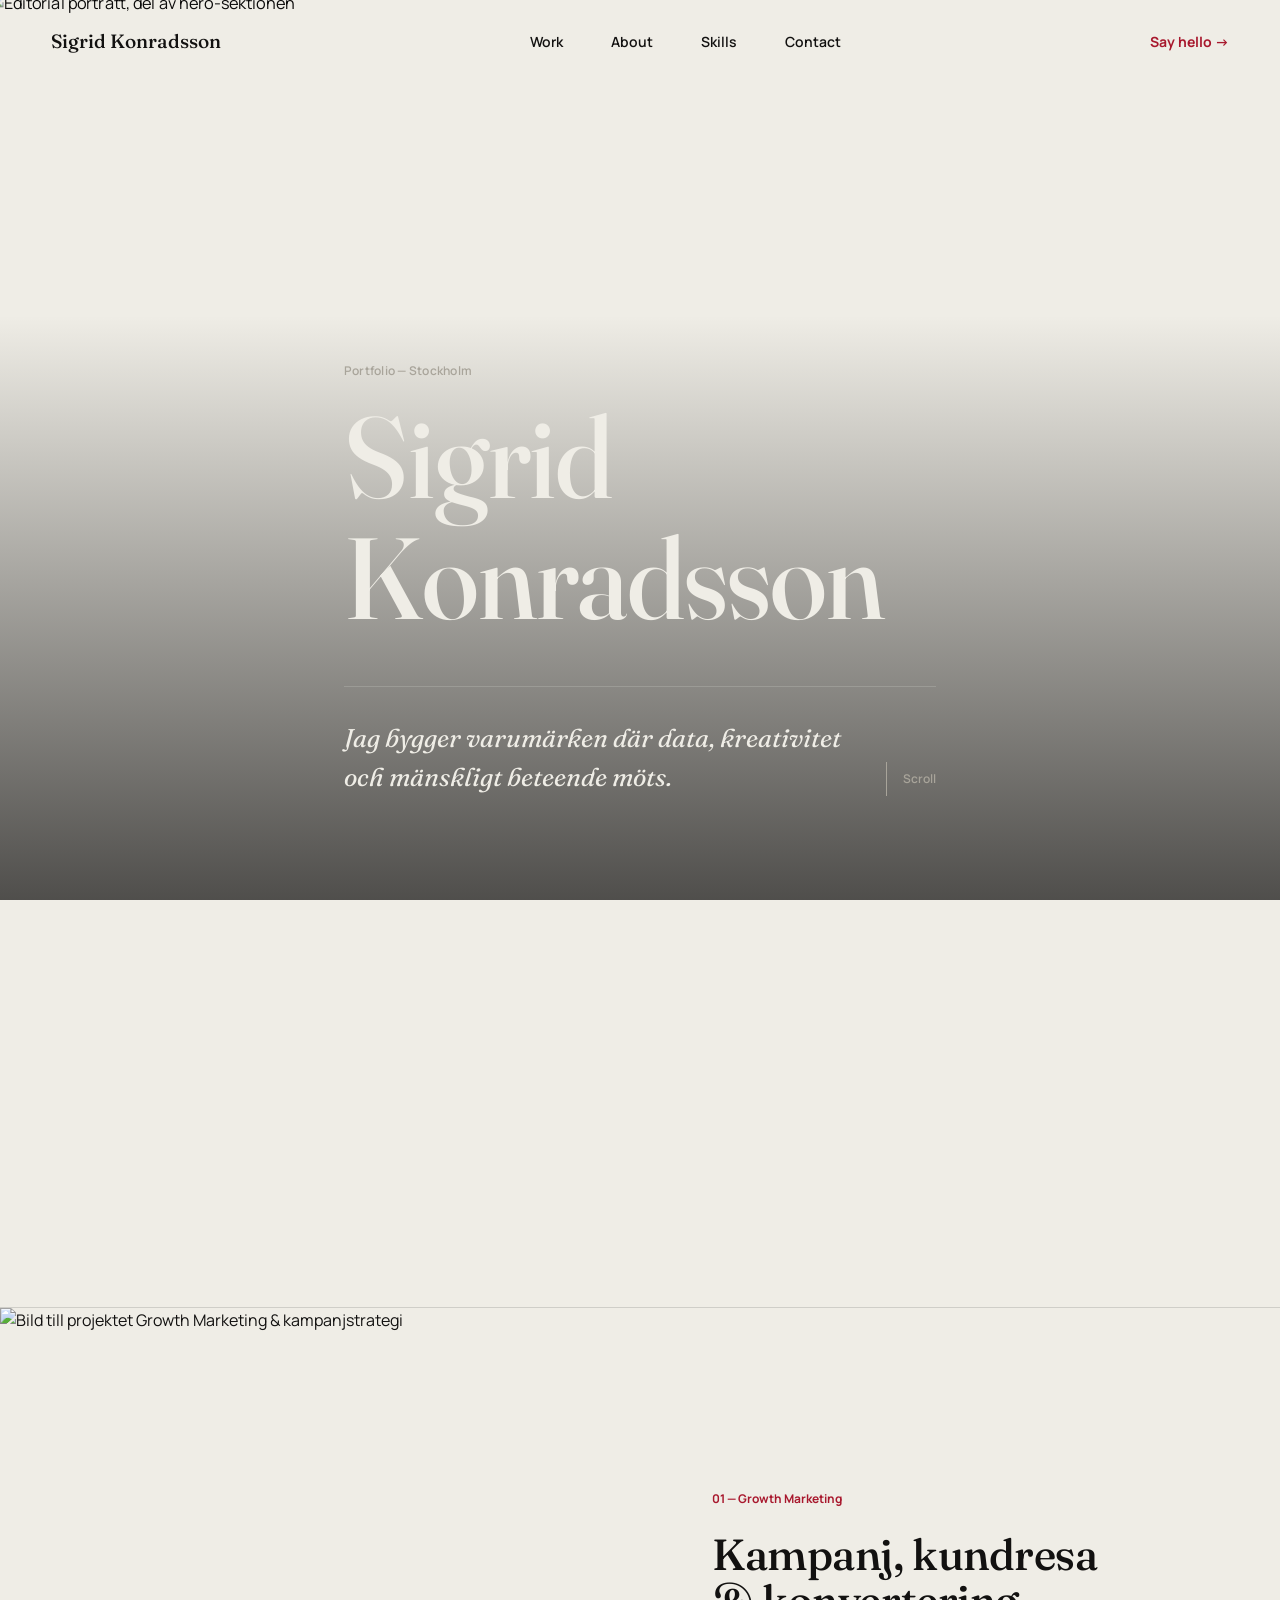
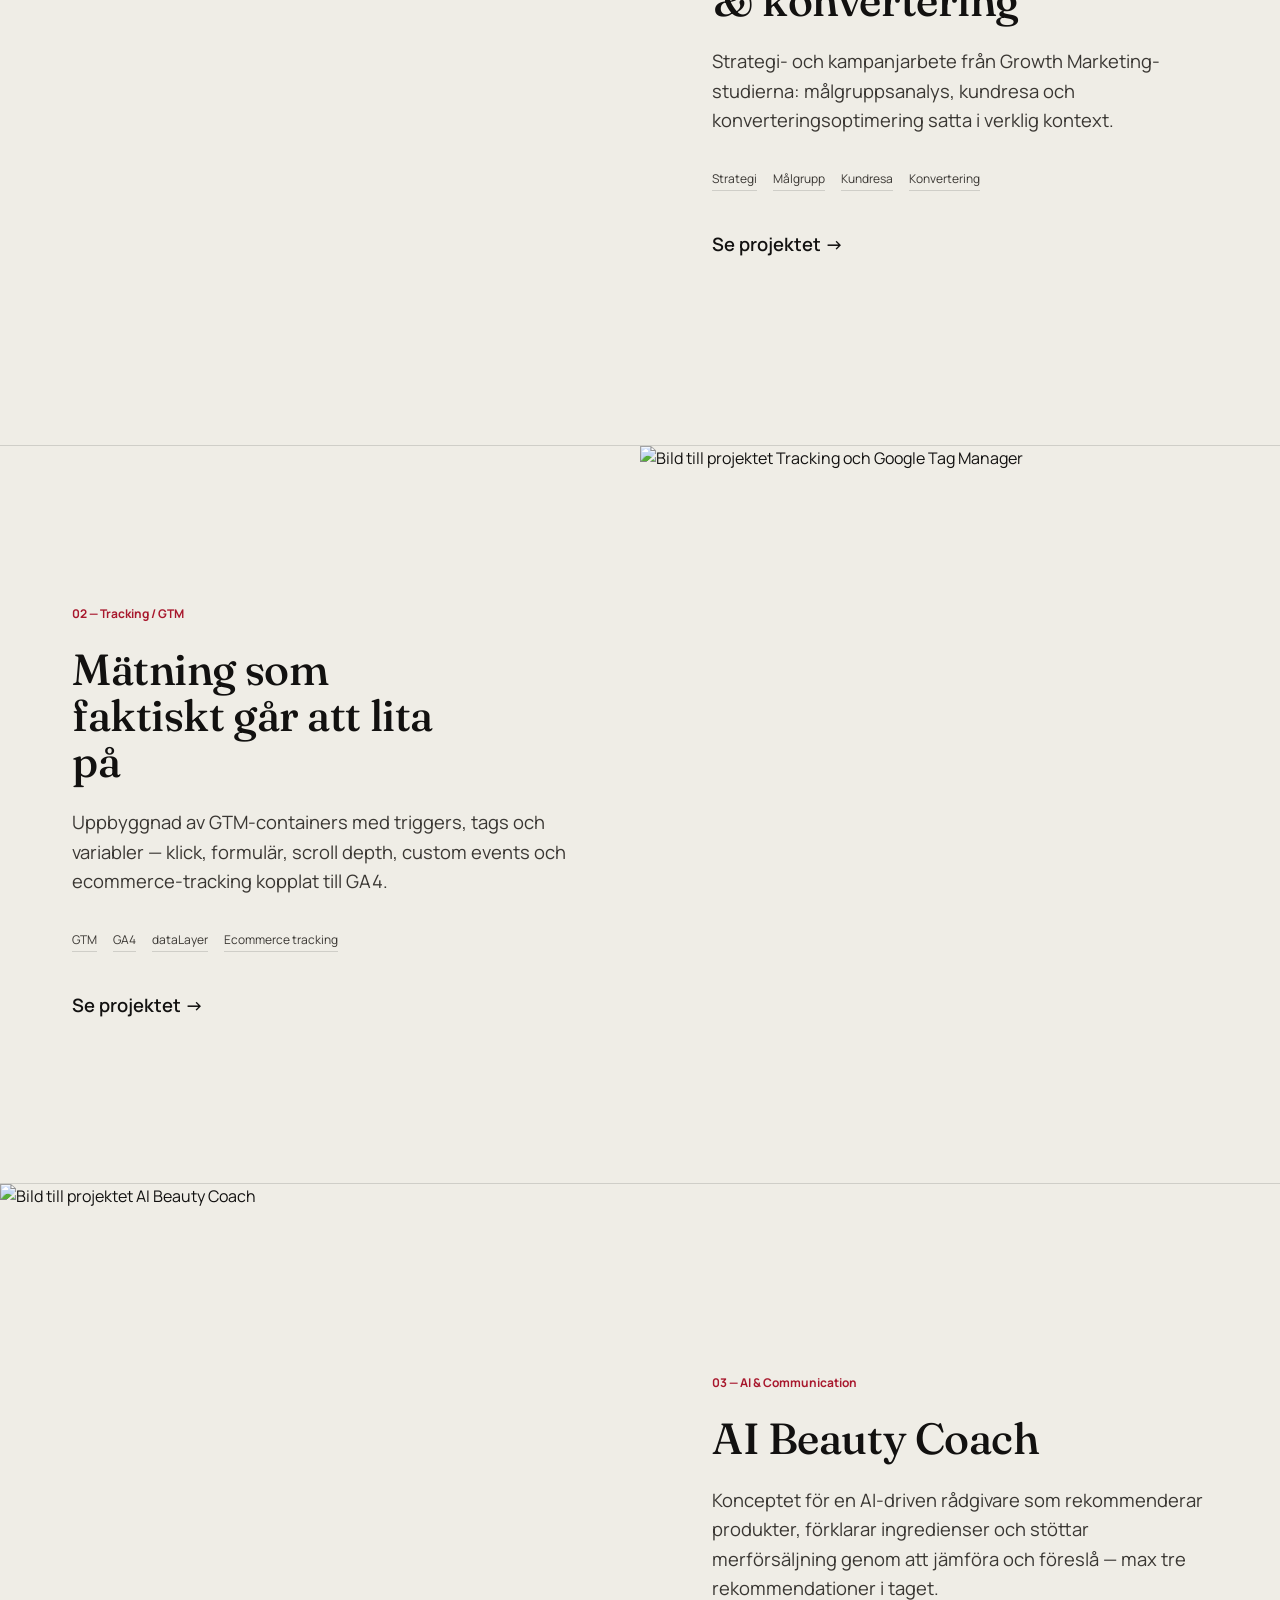
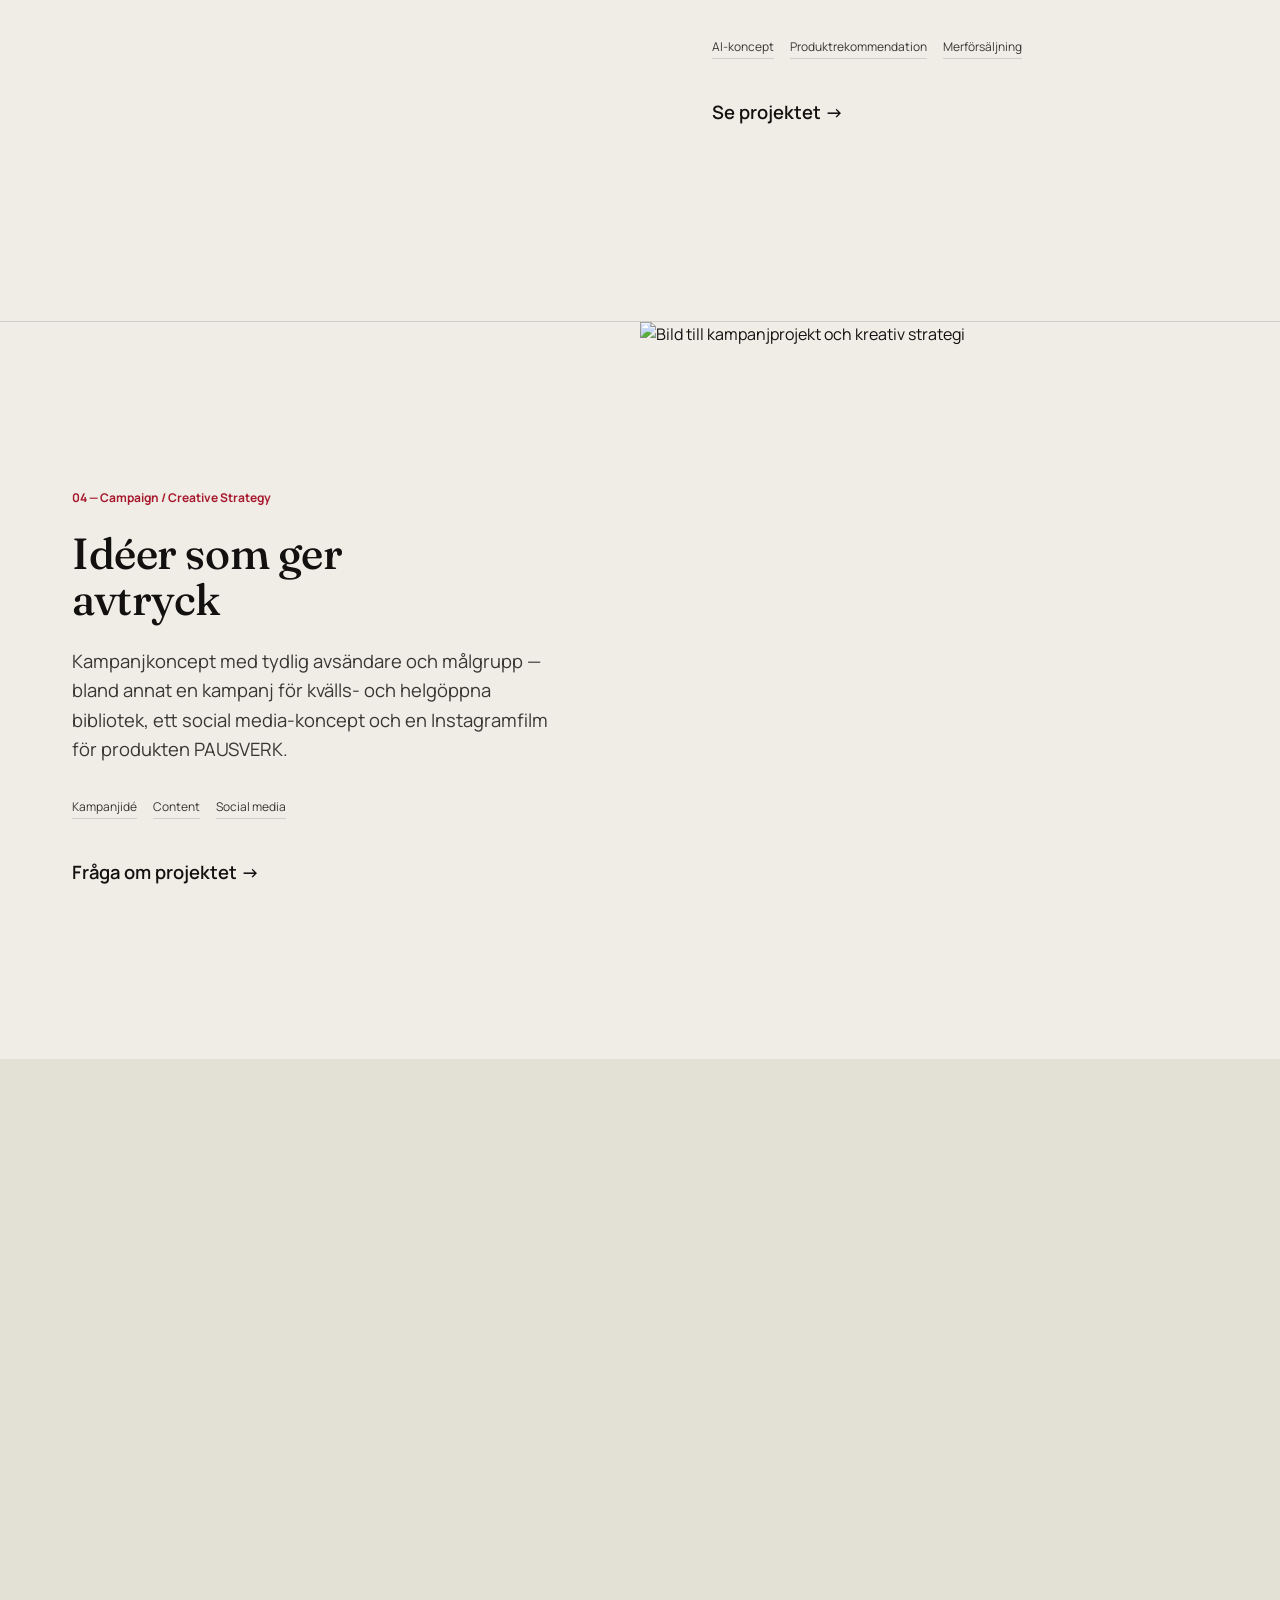
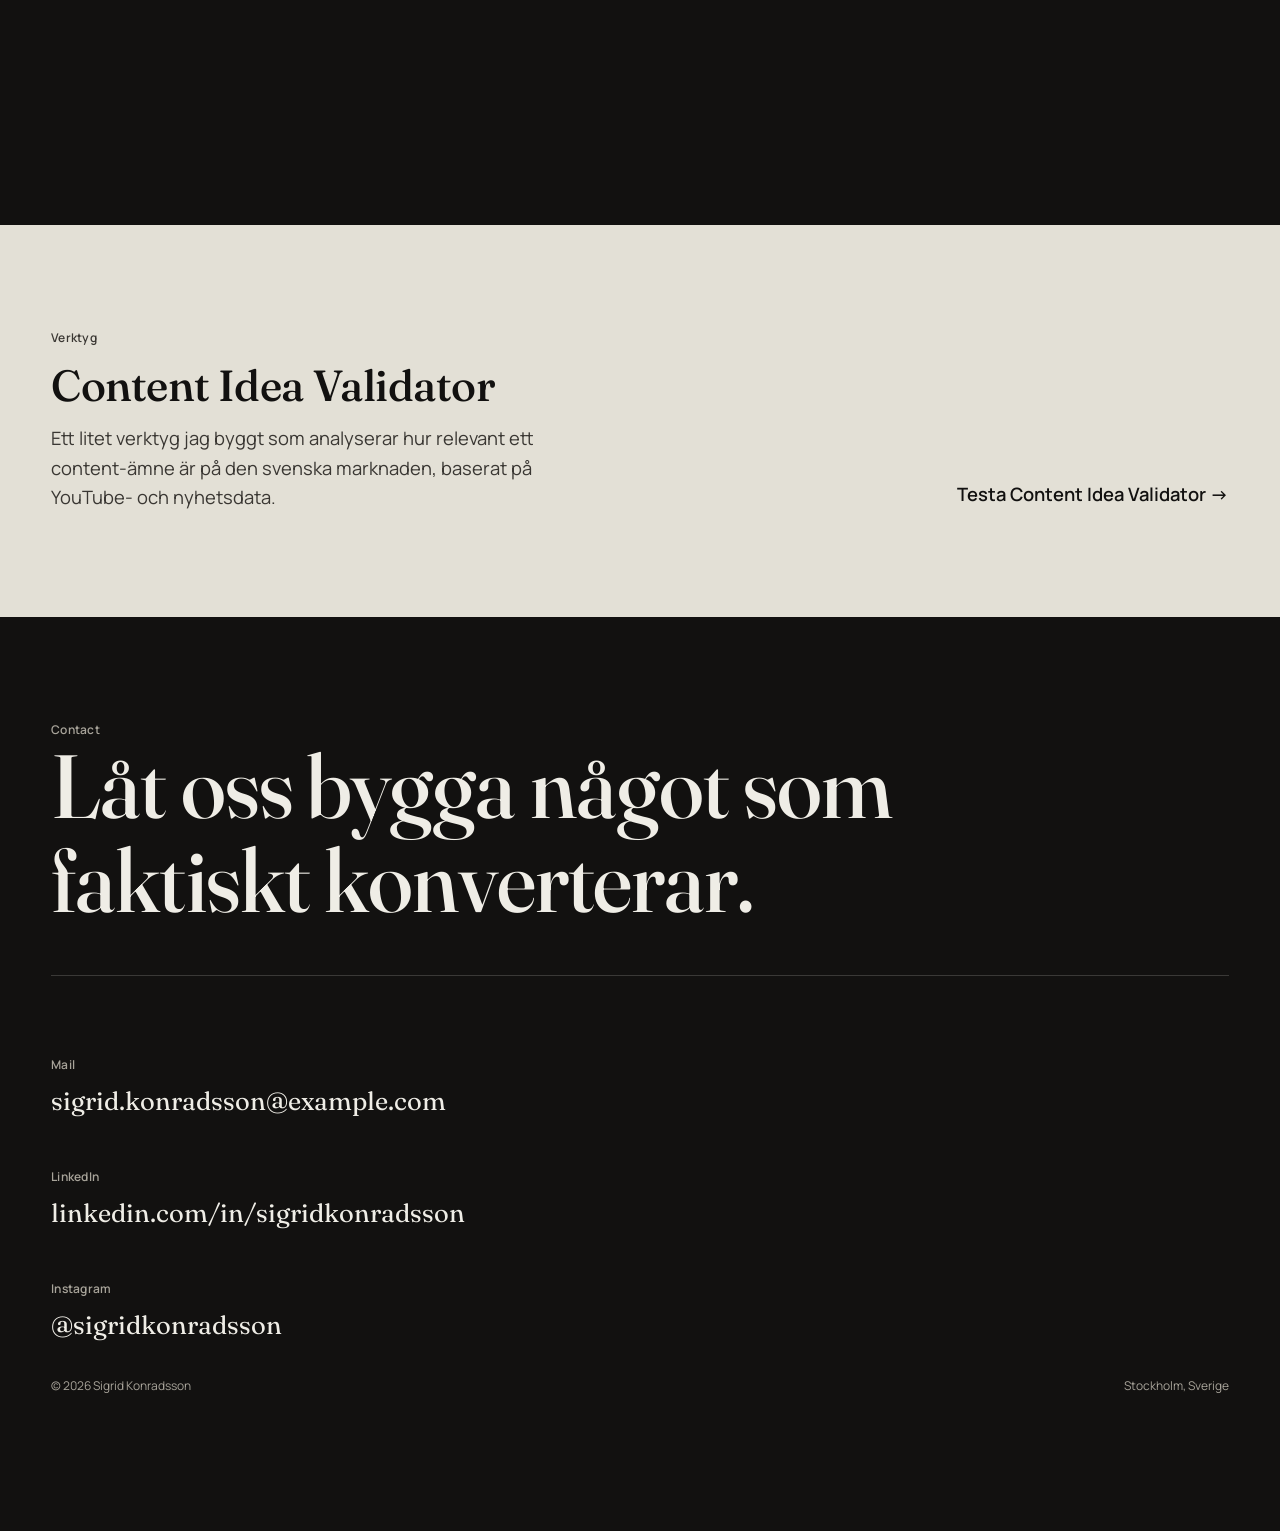
==== commit b173e240: "hauia" ====
--- a/index.html
+++ b/index.html
@@ -219,7 +219,6 @@
         Ett fält jag rör mig obehindrat i, från strategi till mätning till genomförande.
       </p>
     </div>
-
     <ul class="skills-list reveal">
       <li><button data-track="skill-growth" data-track-text="Growth Marketing"><span>Growth Marketing</span><span class="skills-list__index">01</span></button></li>
       <li><button data-track="skill-gtm" data-track-text="Google Tag Manager"><span>Google Tag Manager</span><span class="skills-list__index">02</span></button></li>
@@ -258,12 +257,13 @@
      ========================================================================== -->
 <section id="contact" class="section section--dark">
   <div class="wrap contact">
-    <div class="reveal">
+    <div>
       <p class="eyebrow" style="color: var(--on-dark-soft);">Contact</p>
       <h2>Låt oss bygga något som faktiskt konverterar.</h2>
     </div>
 
-    <div class="contact__list reveal">
+    <div class="contact__list"></div>
+    
       <div class="contact__item">
         <p class="eyebrow">Mail</p>
         <!-- BYT UT: din riktiga mailadress -->
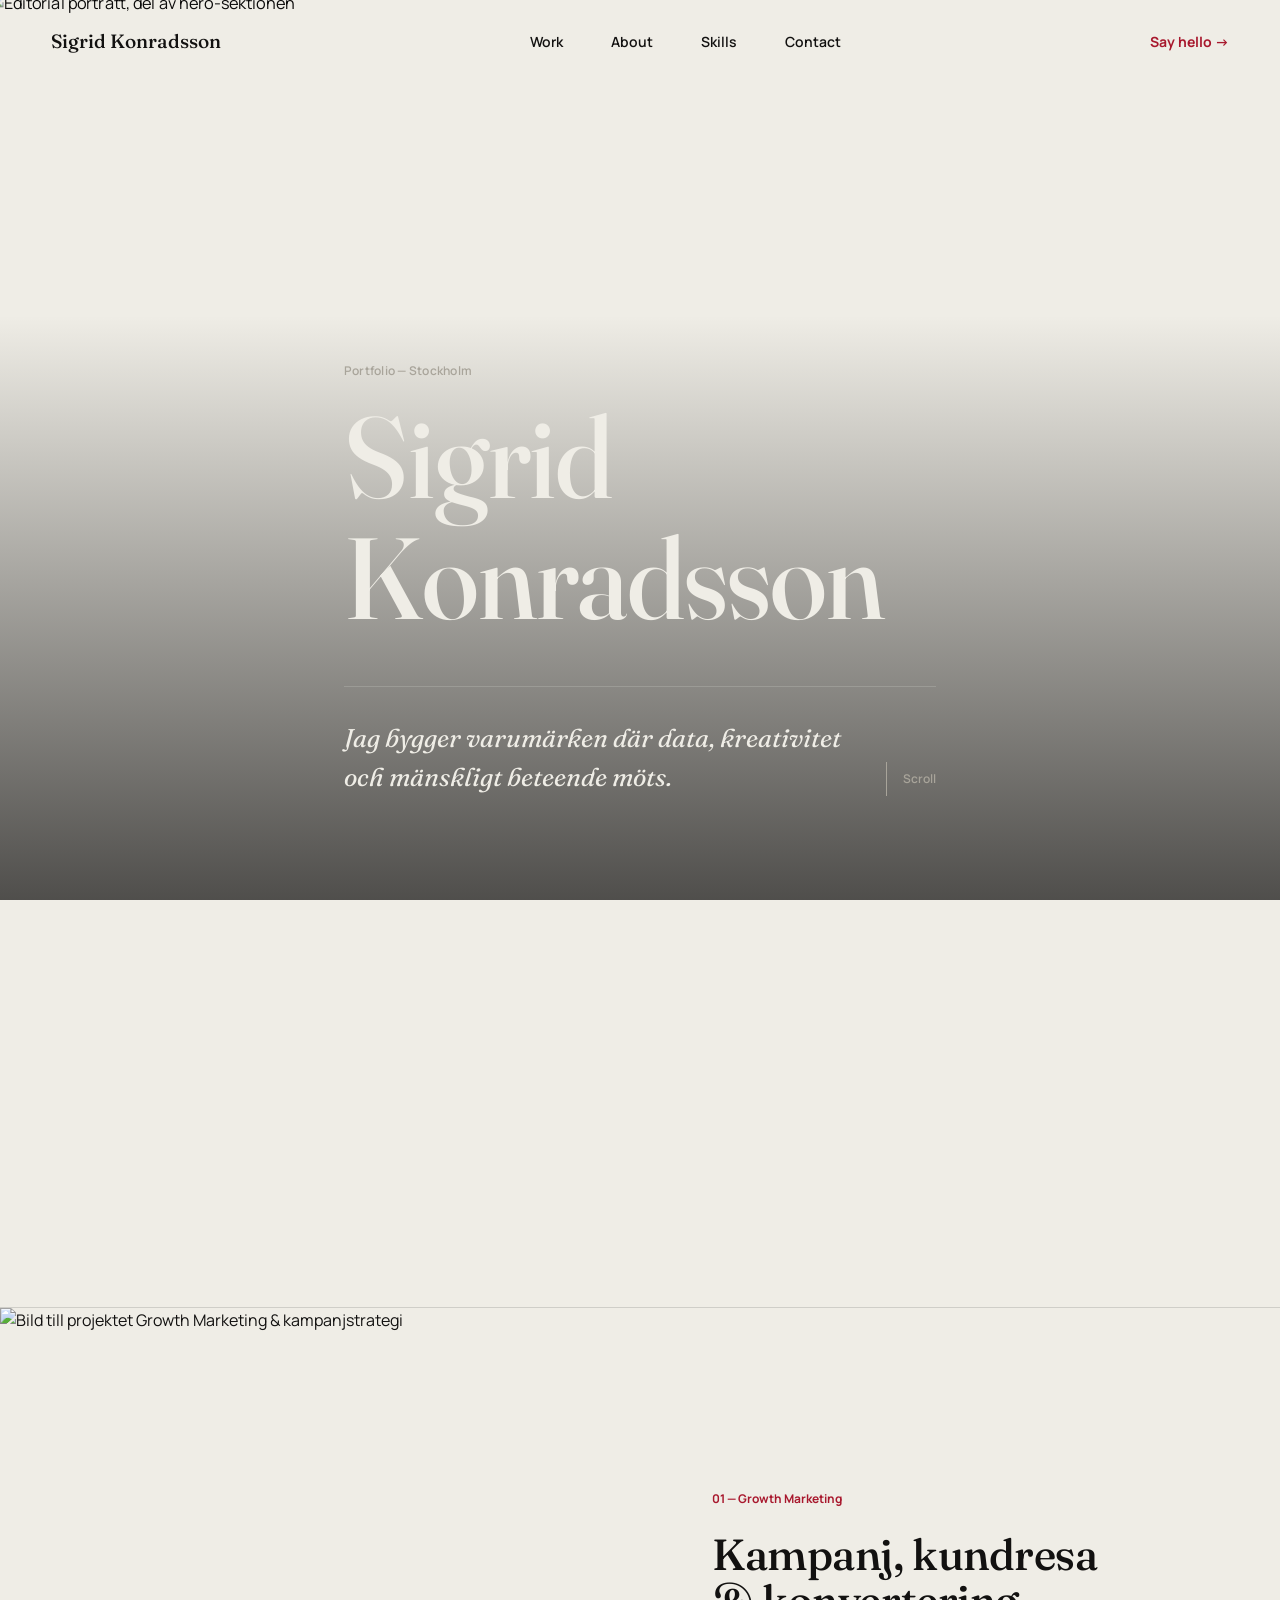
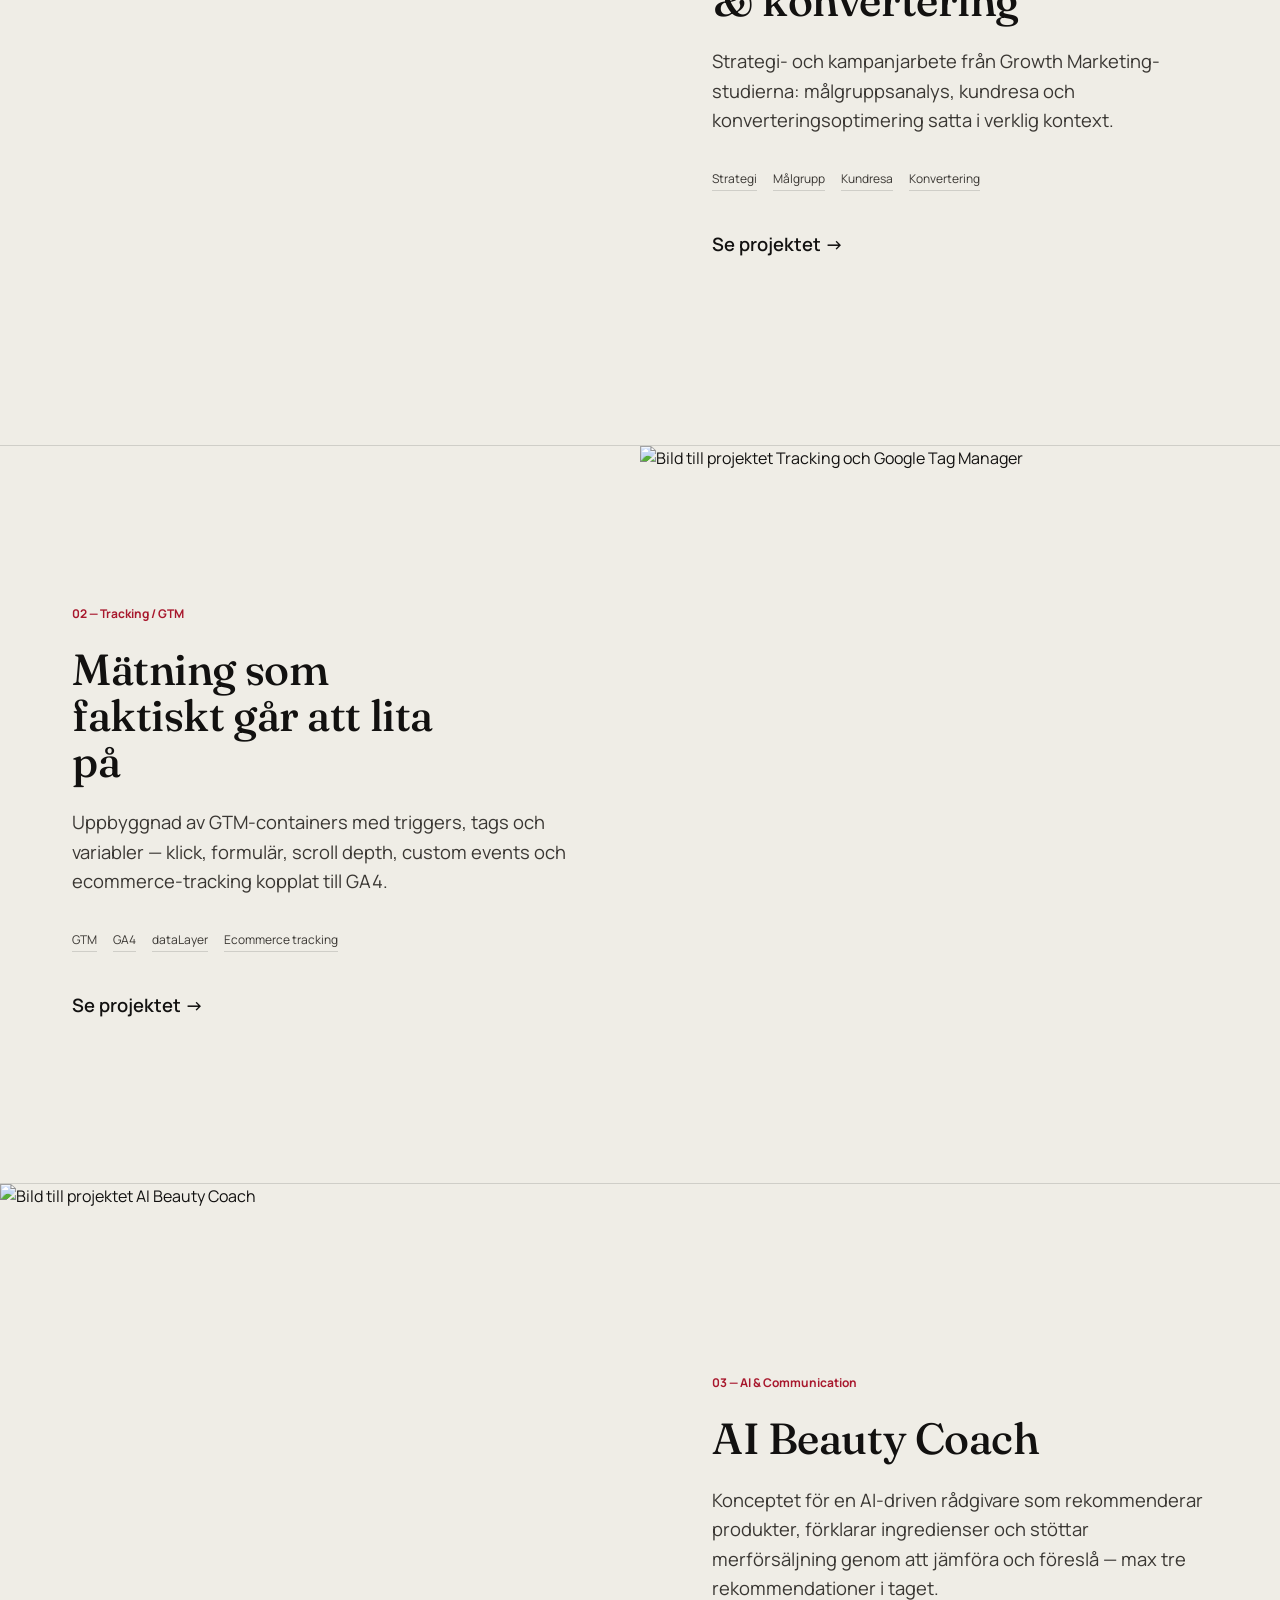
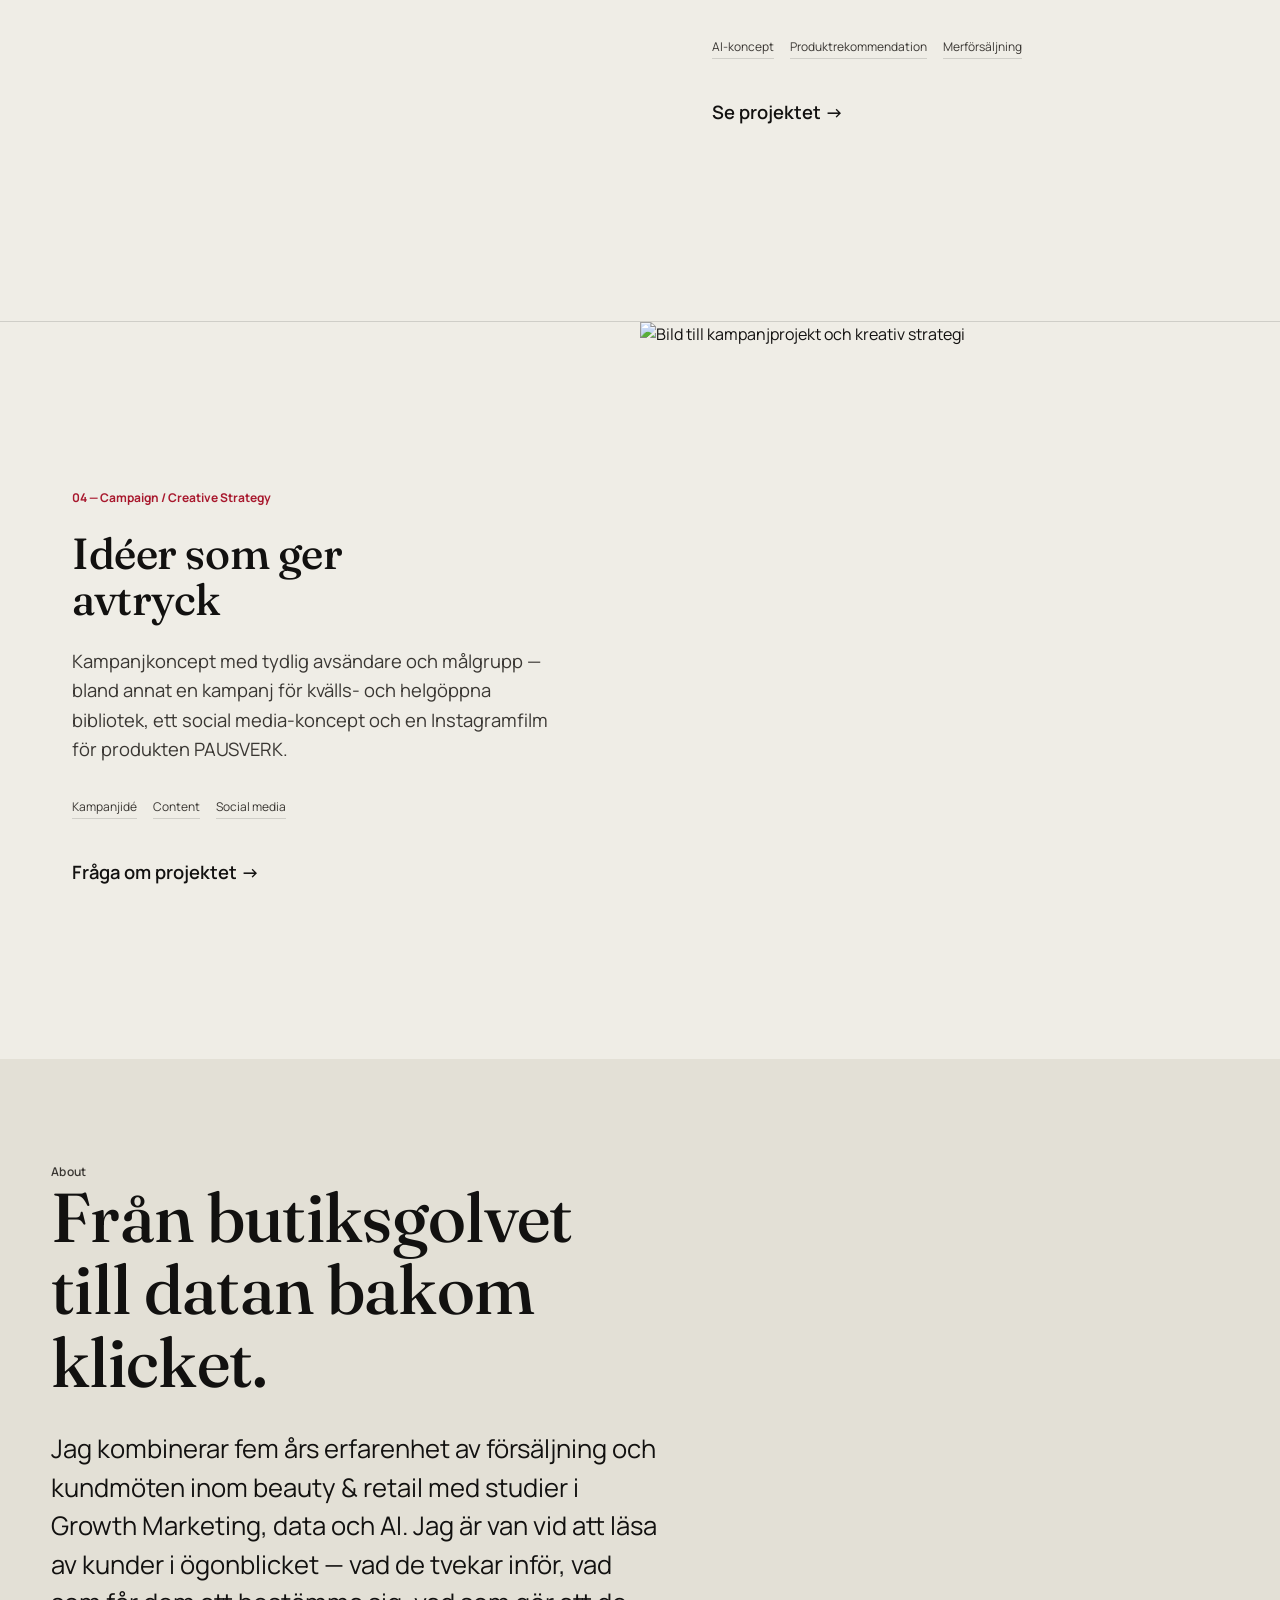
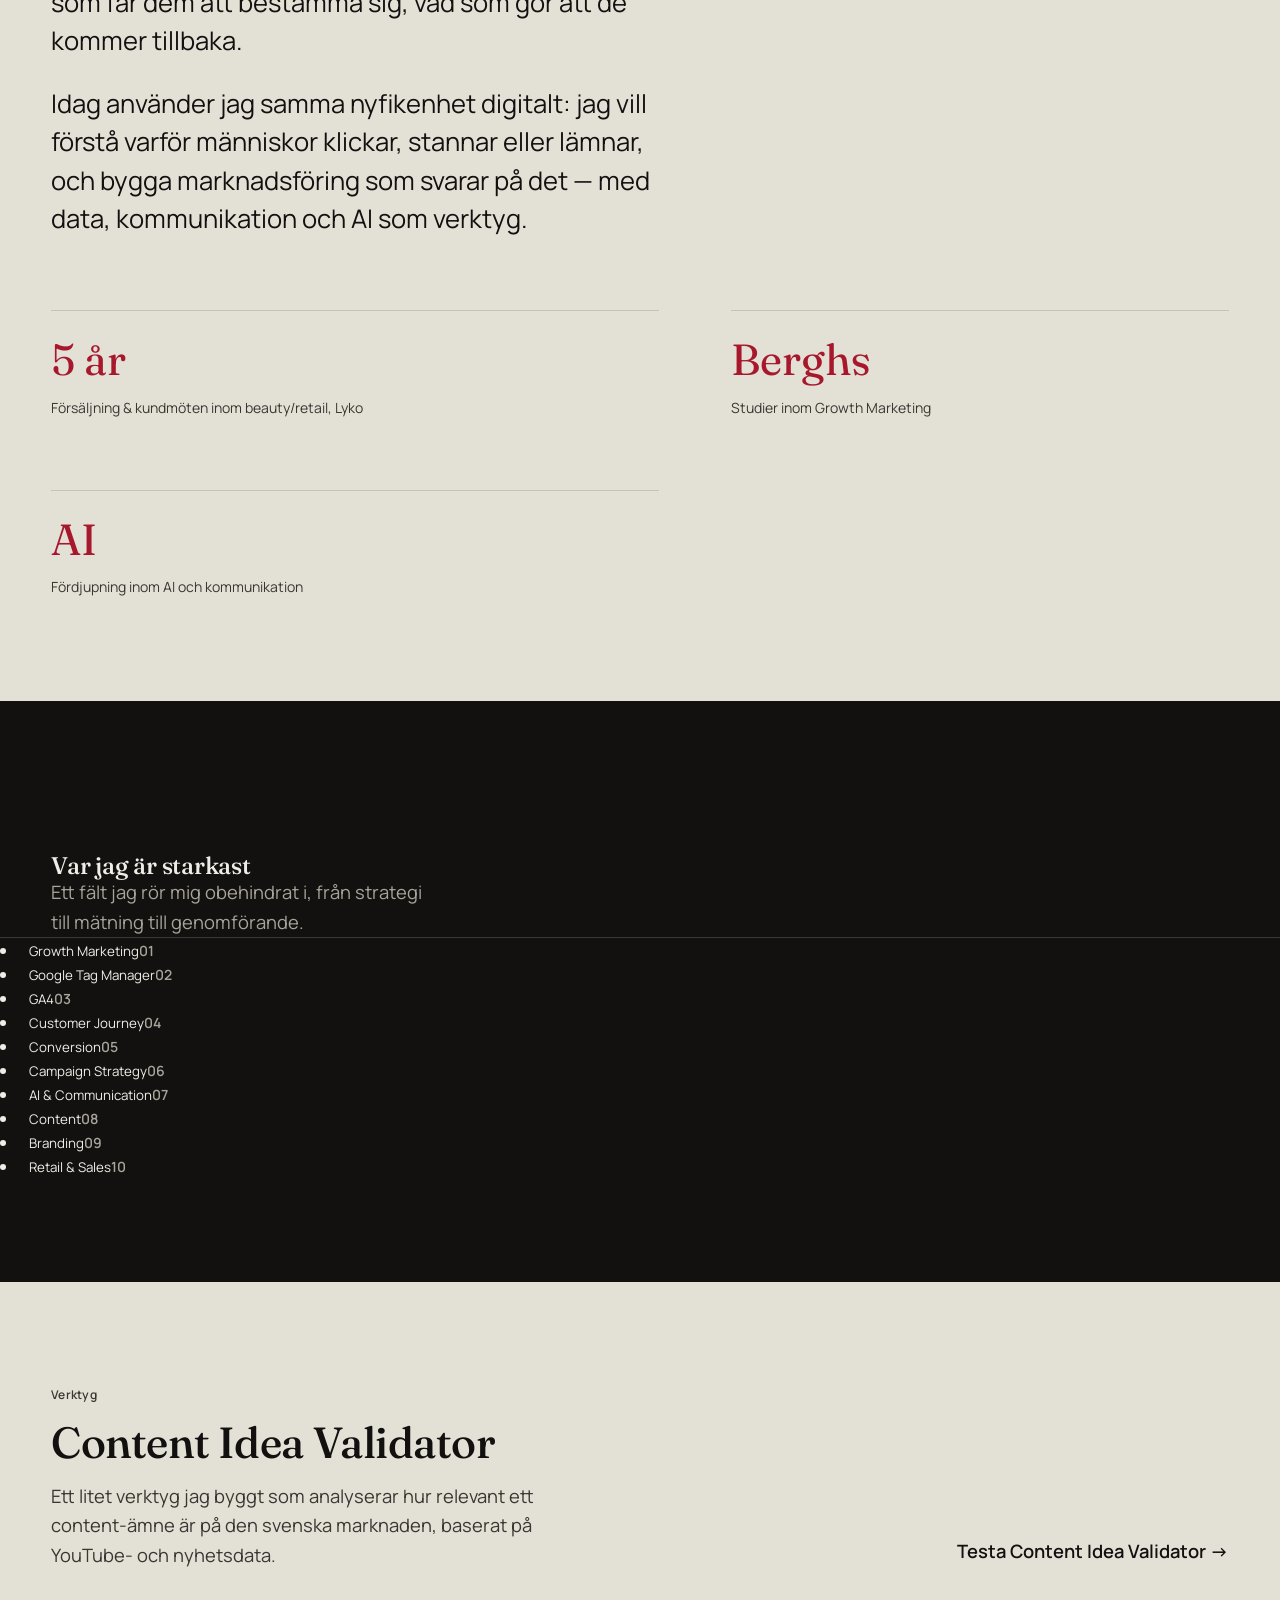
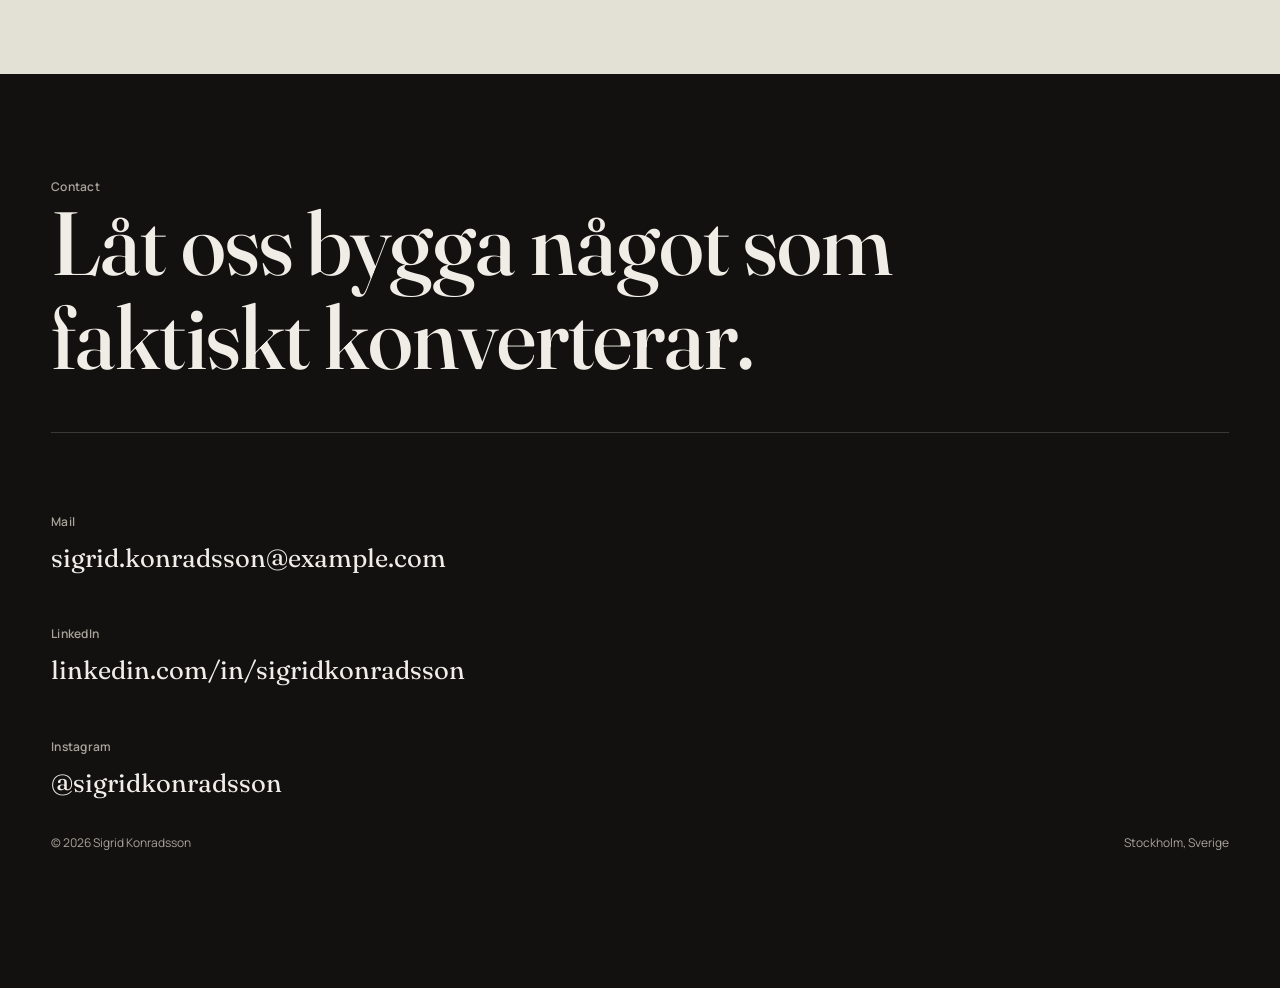
==== commit cadc637e: "fix hidden scen" ====
--- a/index.html
+++ b/index.html
@@ -177,7 +177,7 @@
      ========================================================================== -->
 <section id="about" class="section section--alt">
   <div class="wrap about">
-    <div class="reveal">
+    <div>
       <p class="eyebrow">About</p>
       <h2>Från butiksgolvet till datan bakom klicket.</h2>
       <p class="body-lg">
@@ -189,7 +189,7 @@
       </p>
     </div>
 
-    <div class="about__stats reveal">
+    <div class="about__stats"></div>
       <div class="stat">
         <p class="stat__num">5 år</p>
         <p class="stat__label">Försäljning &amp; kundmöten inom beauty/retail, Lyko</p>
@@ -213,13 +213,13 @@
      ========================================================================== -->
 <section id="skills" class="section section--dark">
   <div class="wrap">
-    <div class="skills__head reveal">
+    <div class="skills__head"></div>
       <h2>Var jag är starkast</h2>
       <p class="body-md" style="color: var(--on-dark-soft); max-width: 34ch;">
         Ett fält jag rör mig obehindrat i, från strategi till mätning till genomförande.
       </p>
     </div>
-    <ul class="skills-list reveal">
+   <ul class="skills-list"></ul>
       <li><button data-track="skill-growth" data-track-text="Growth Marketing"><span>Growth Marketing</span><span class="skills-list__index">01</span></button></li>
       <li><button data-track="skill-gtm" data-track-text="Google Tag Manager"><span>Google Tag Manager</span><span class="skills-list__index">02</span></button></li>
       <li><button data-track="skill-ga4" data-track-text="GA4"><span>GA4</span><span class="skills-list__index">03</span></button></li>
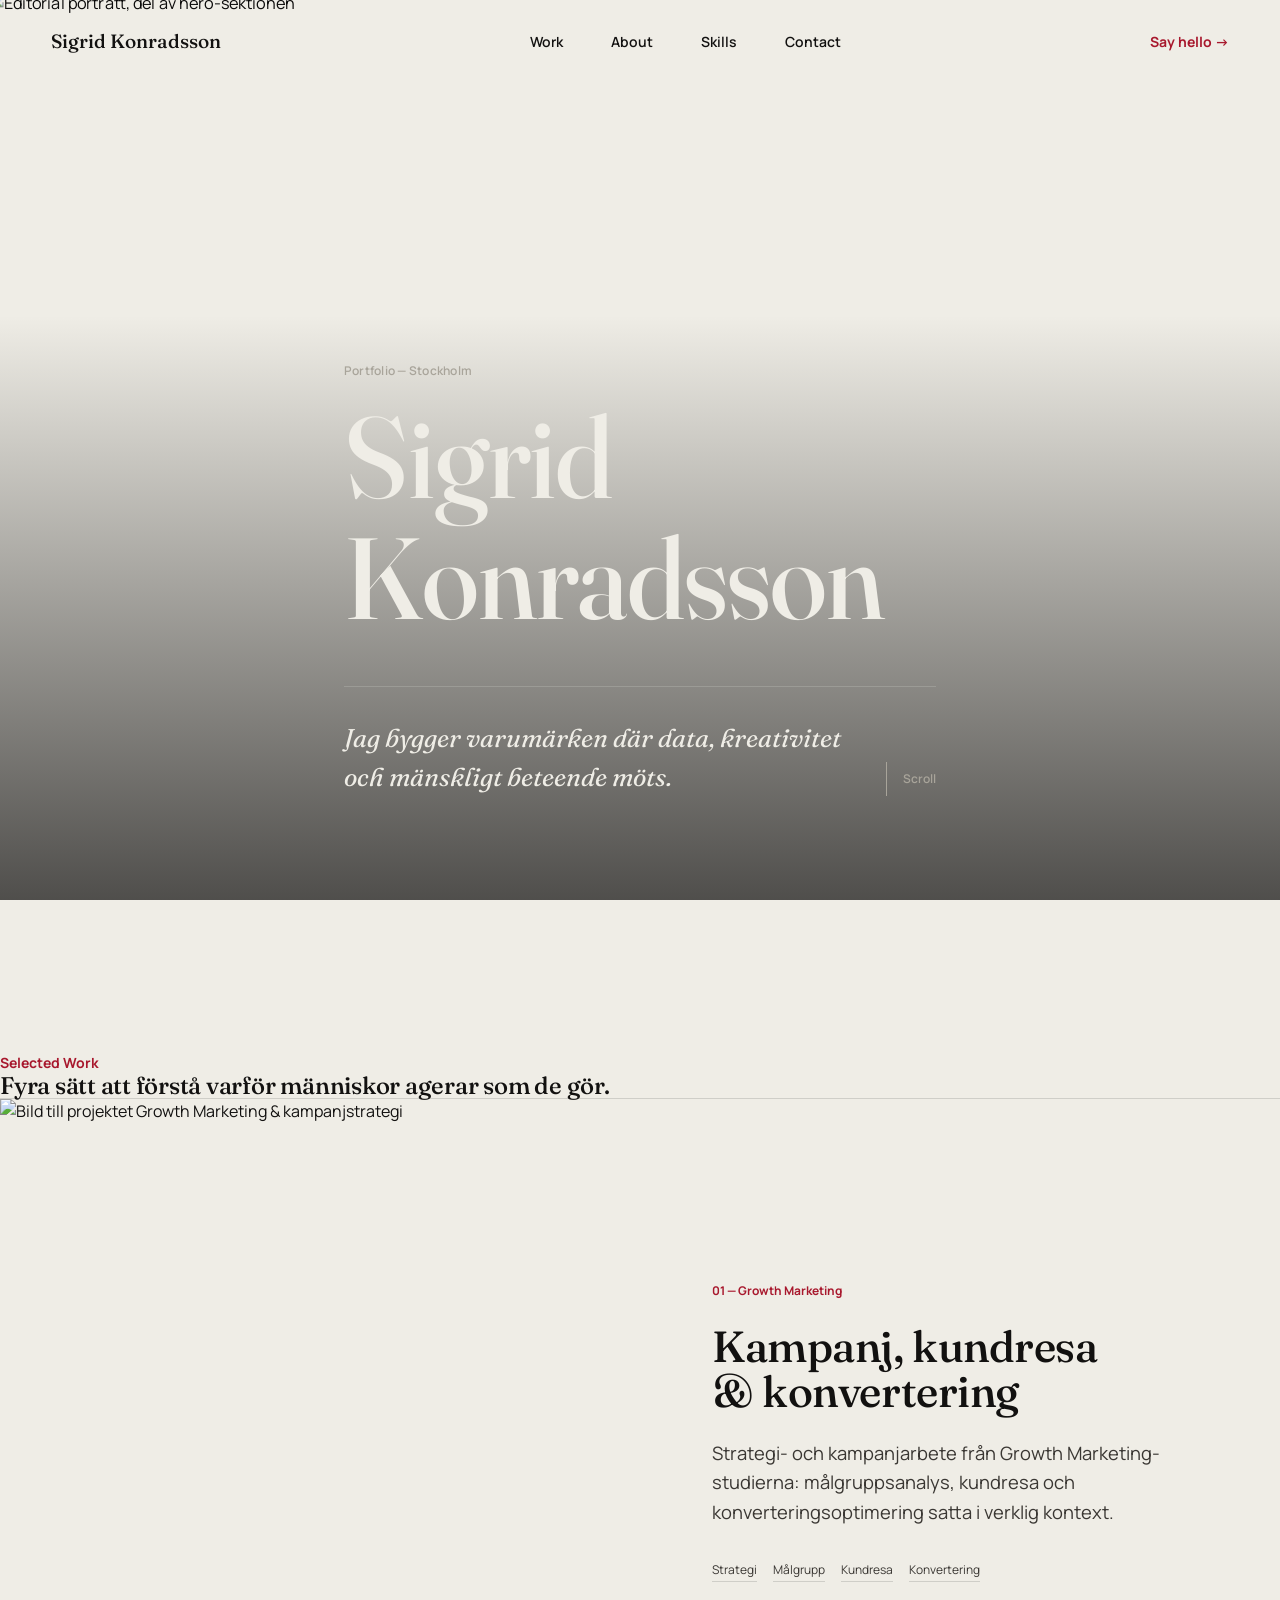
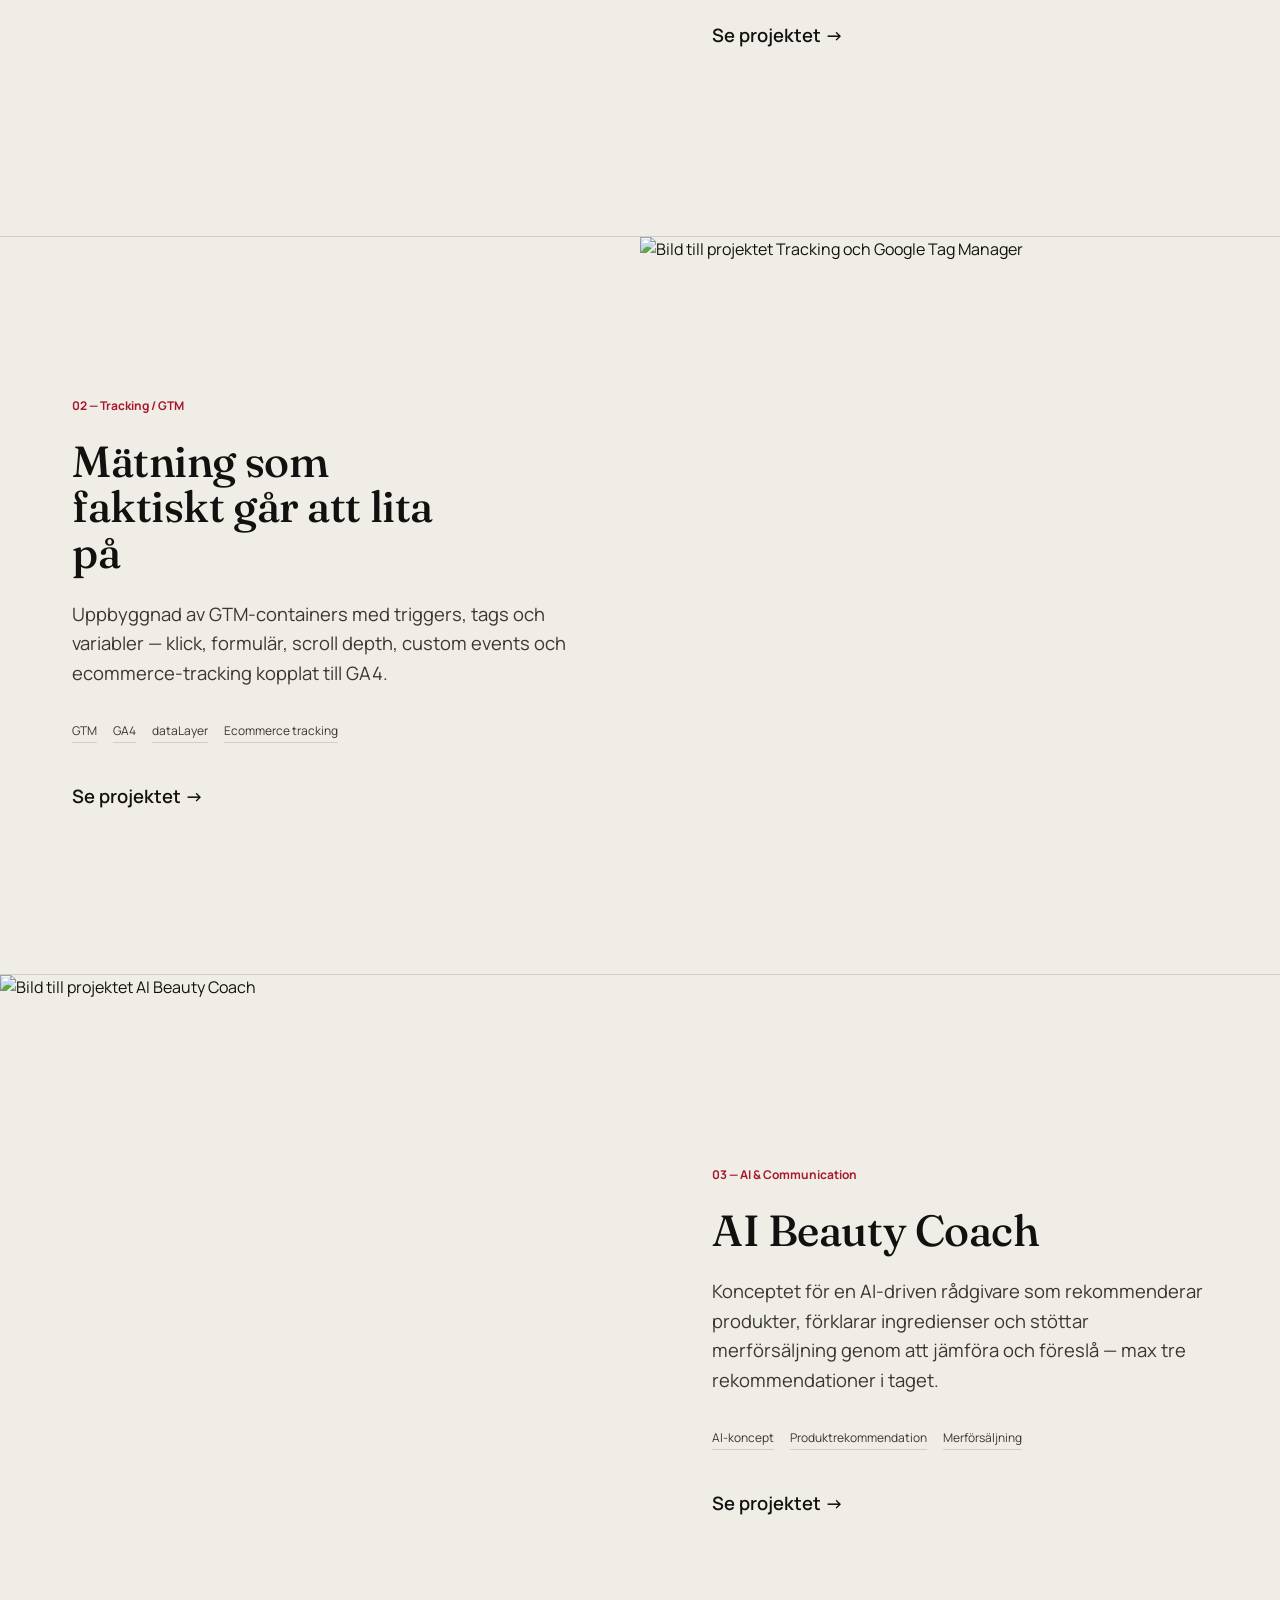
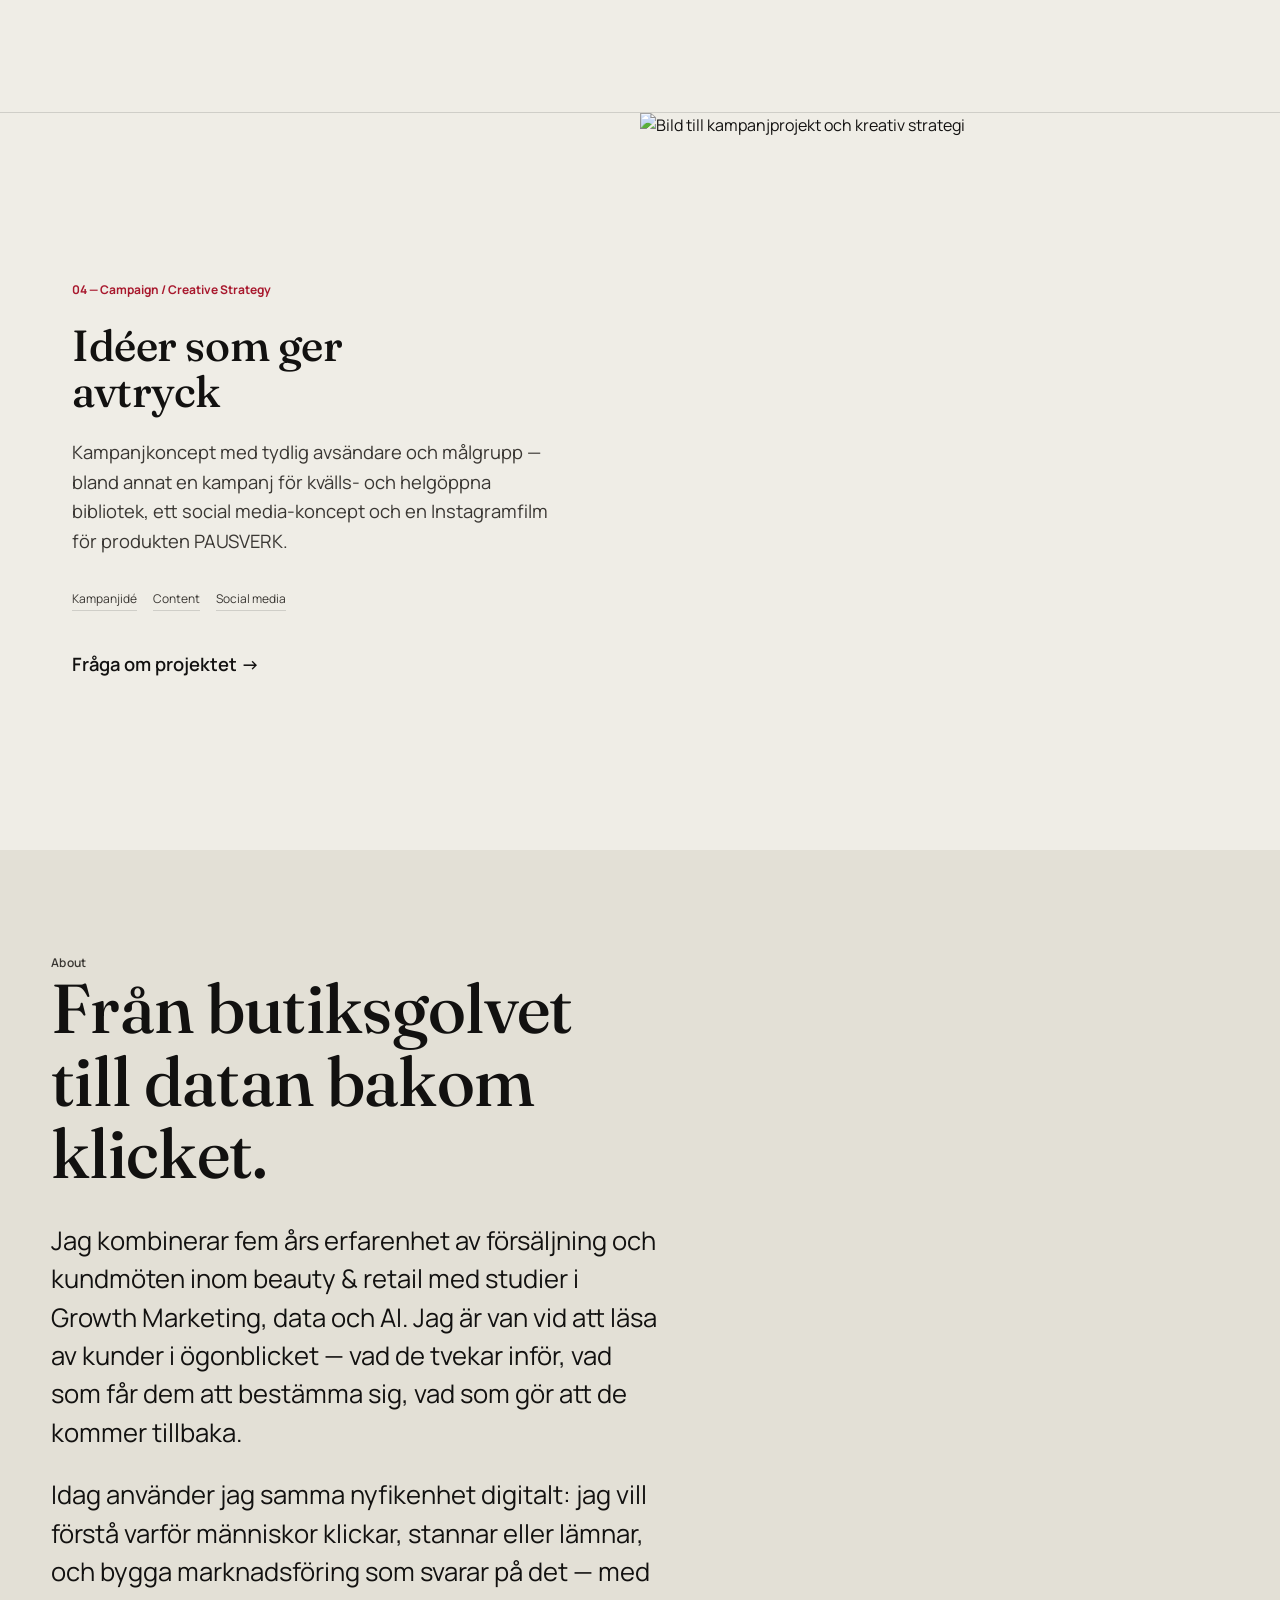
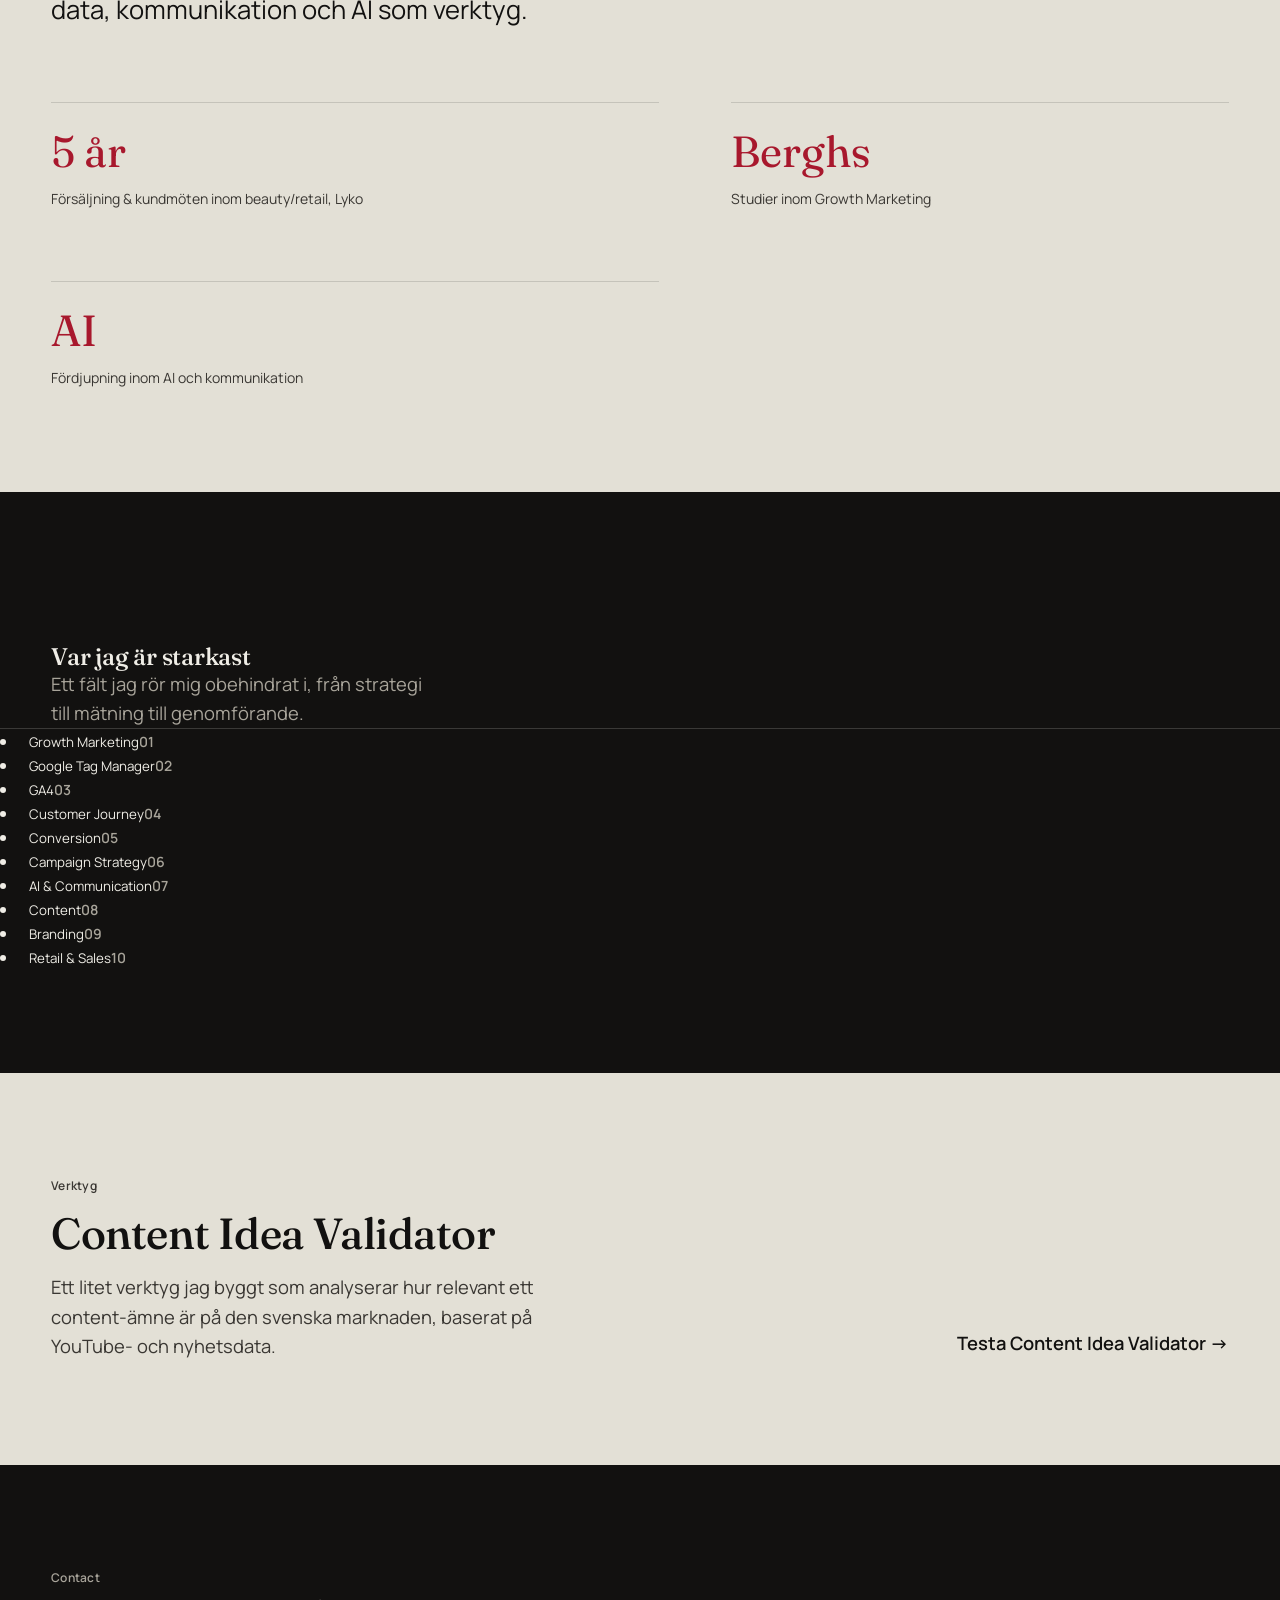
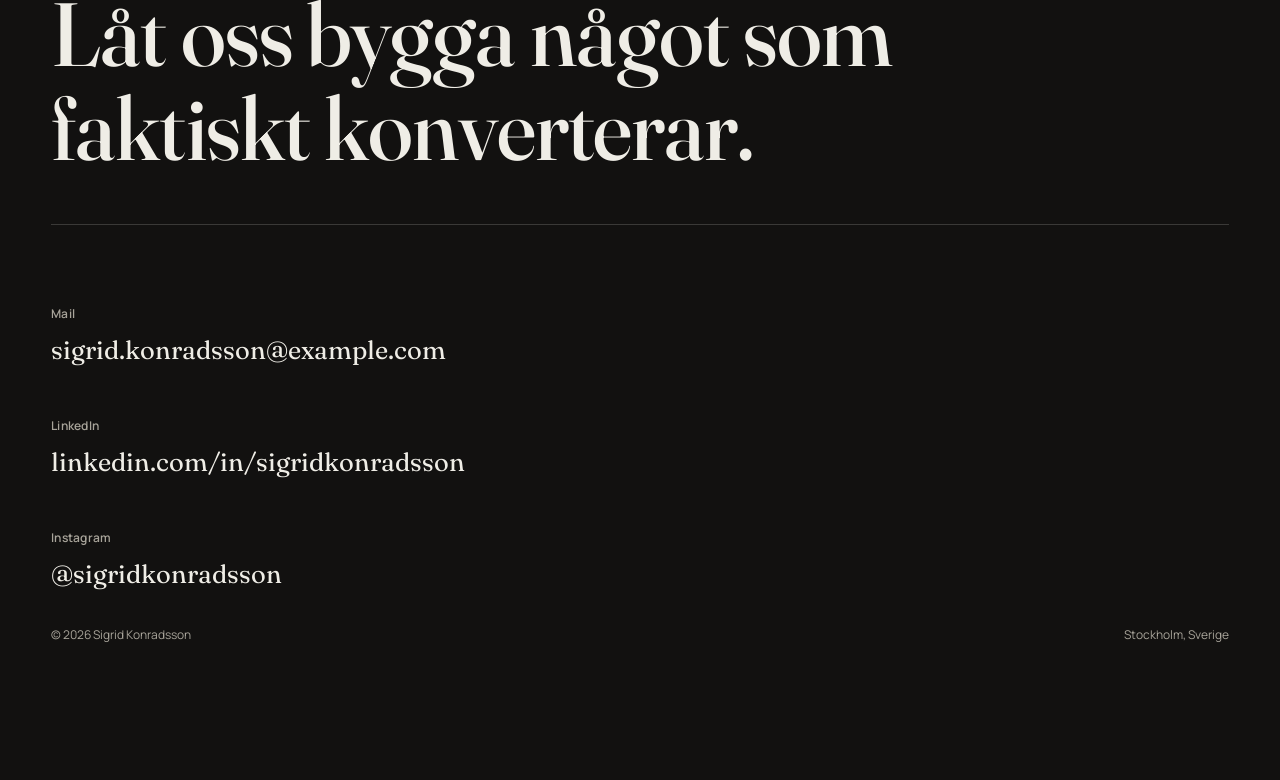
==== commit 6324cfb9: "reveal" ====
--- a/index.html
+++ b/index.html
@@ -94,7 +94,7 @@
      ========================================================================== -->
 <section id="work">
 
-  <div class="wrap work-intro reveal">
+  <div class="wrap work-intro"></div>
     <p class="work-intro__num">Selected Work</p>
     <h2>Fyra sätt att förstå varför människor agerar som de gör.</h2>
   </div>
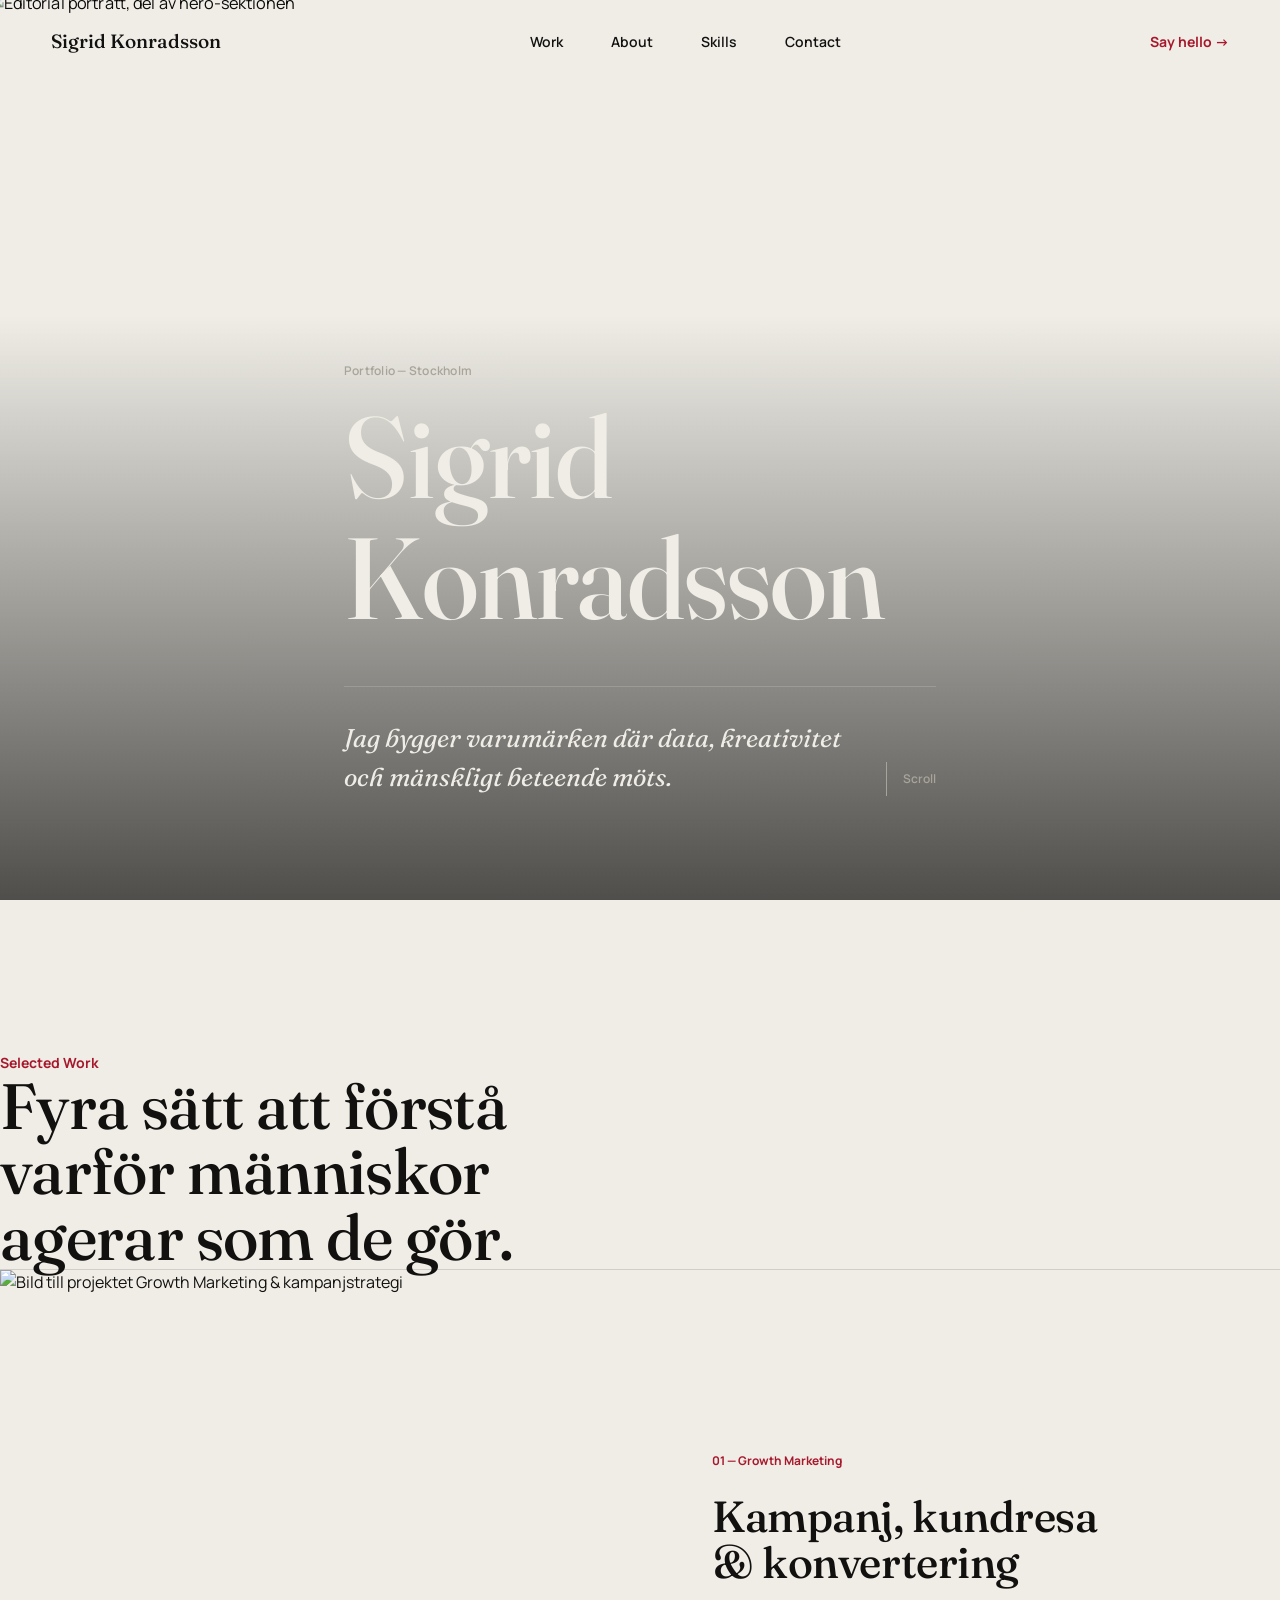
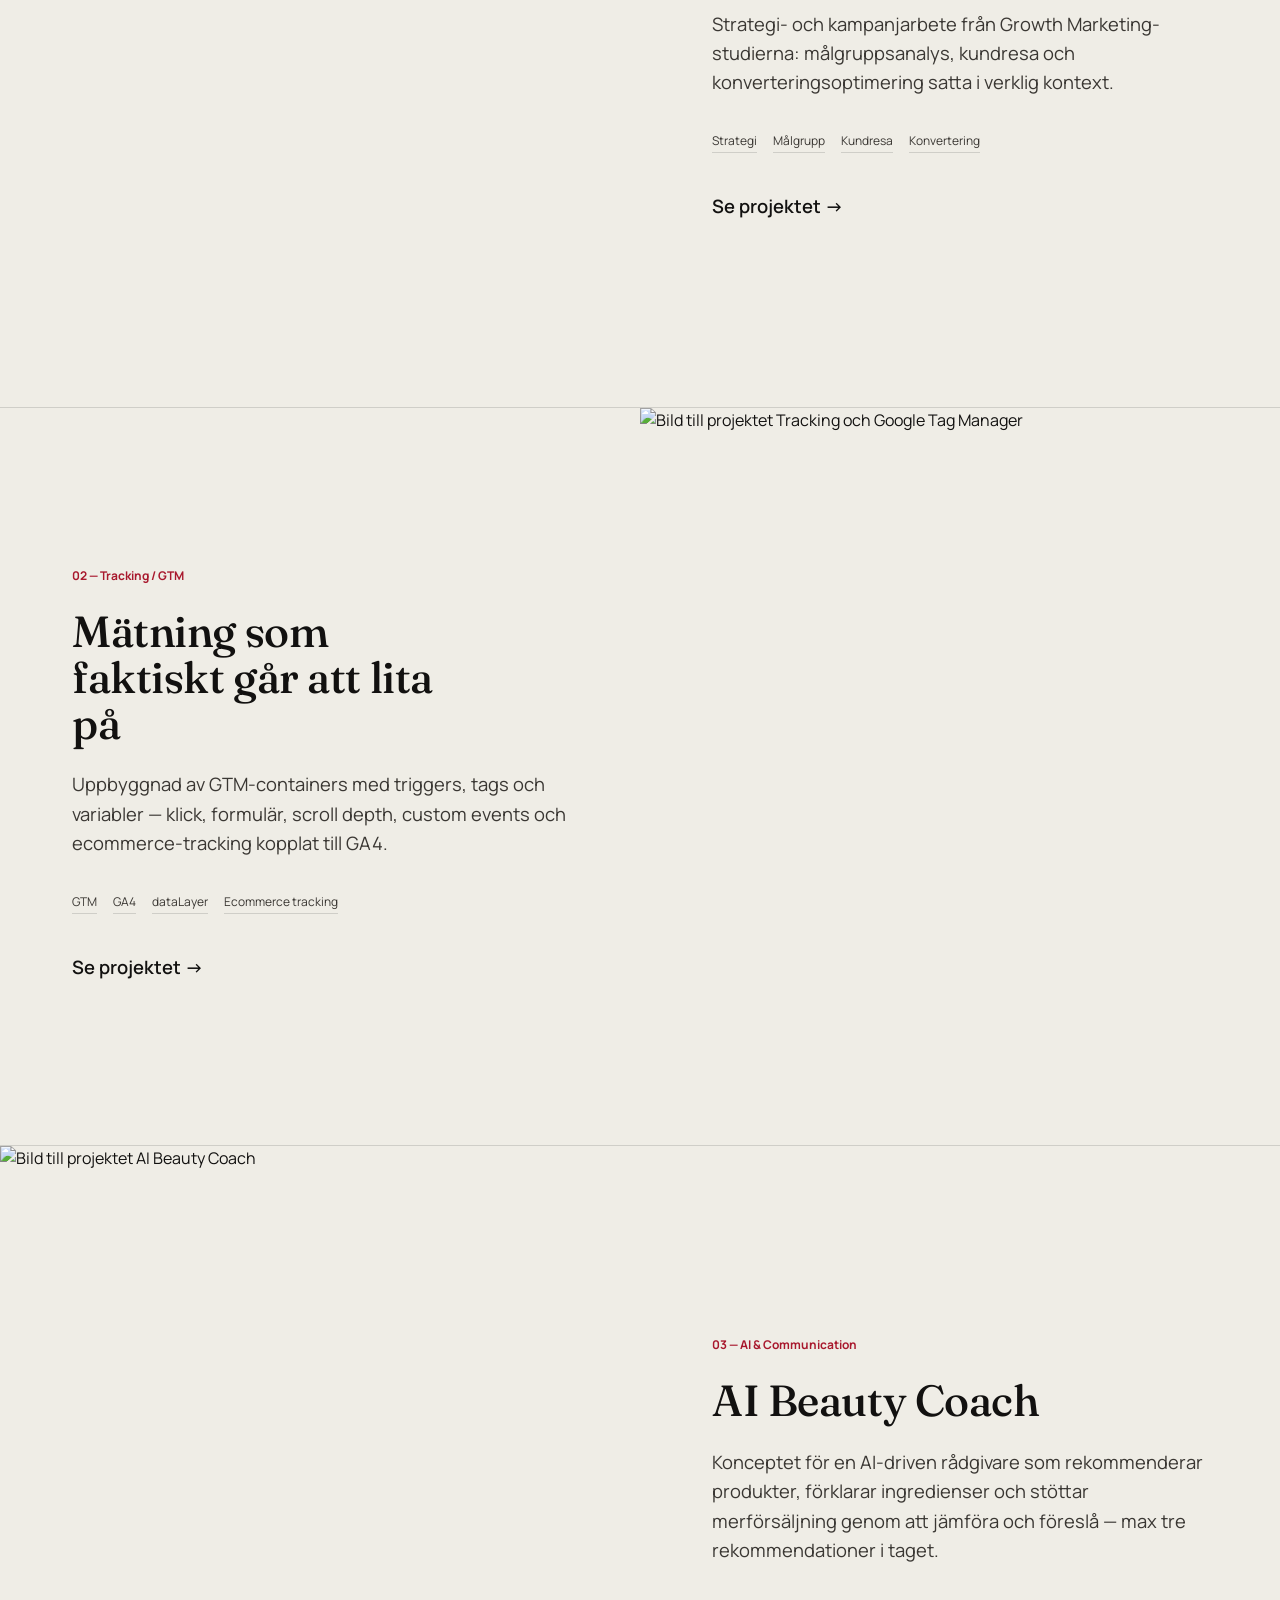
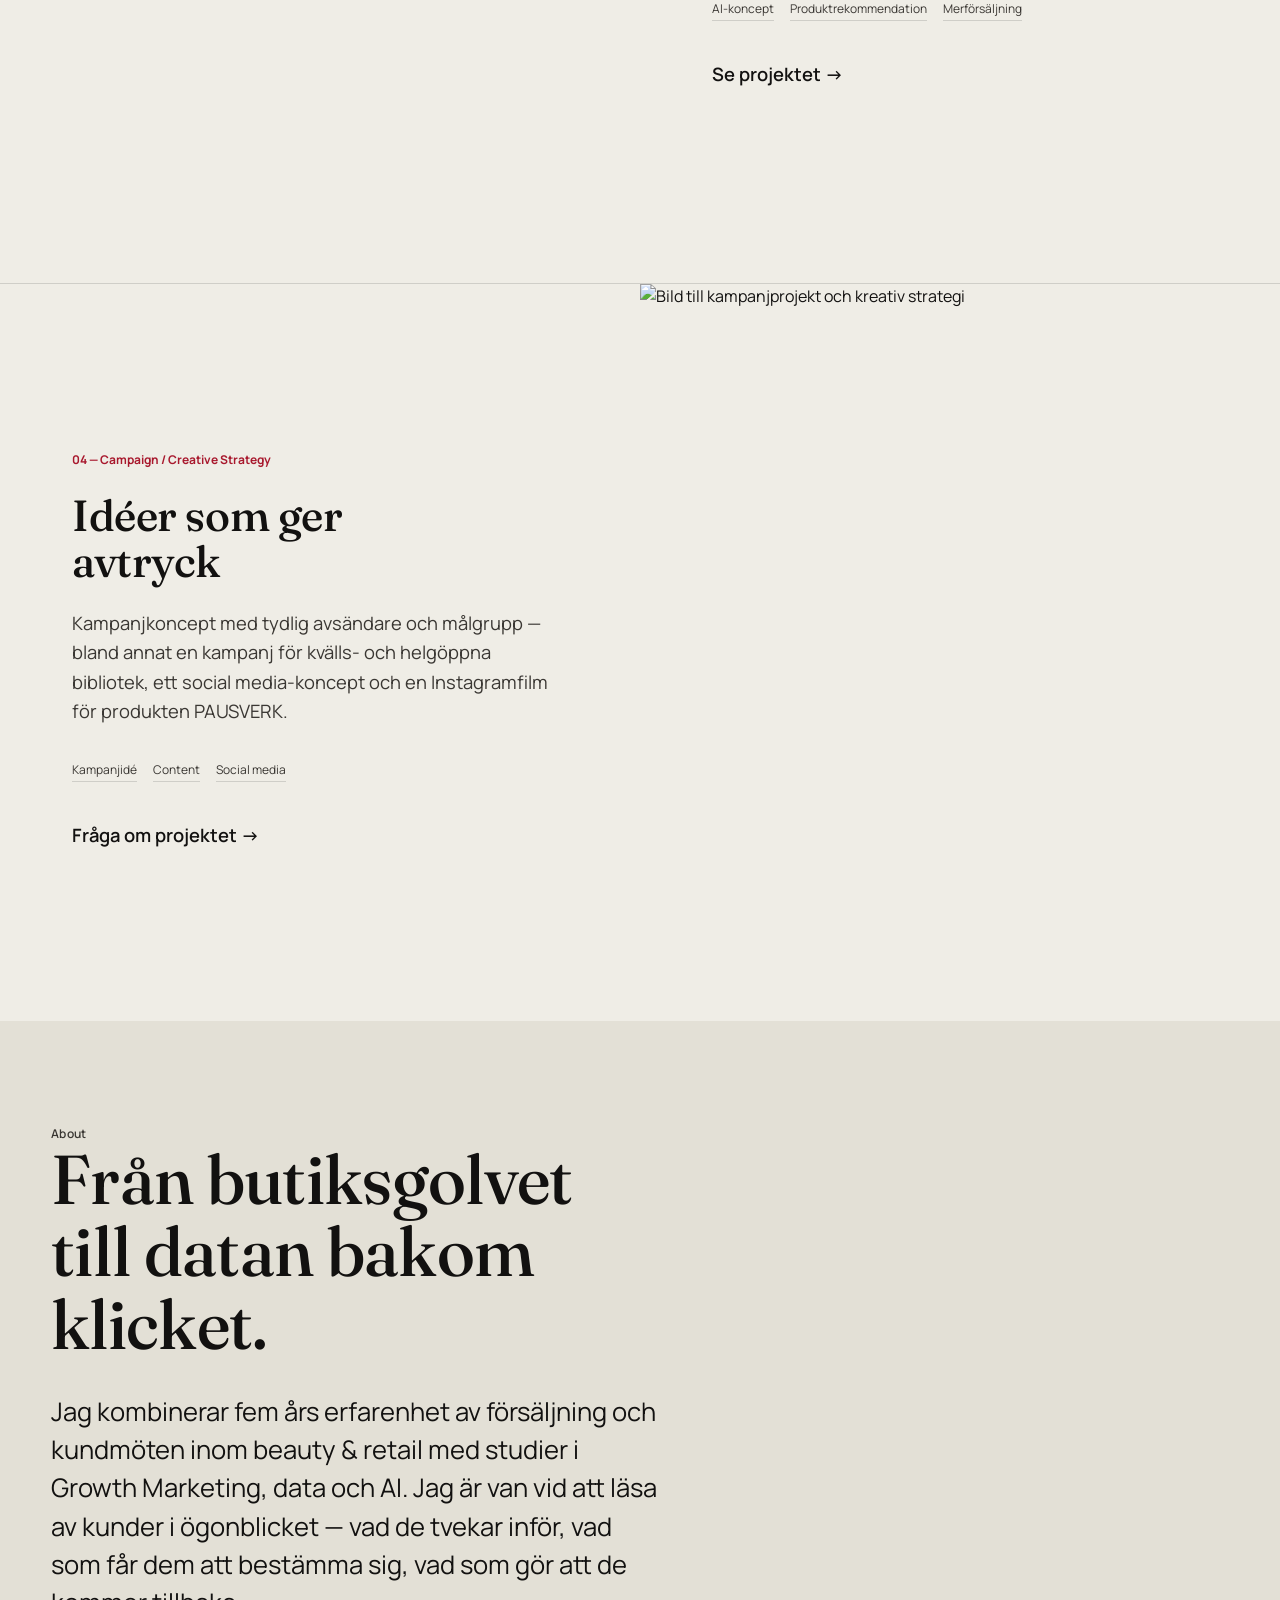
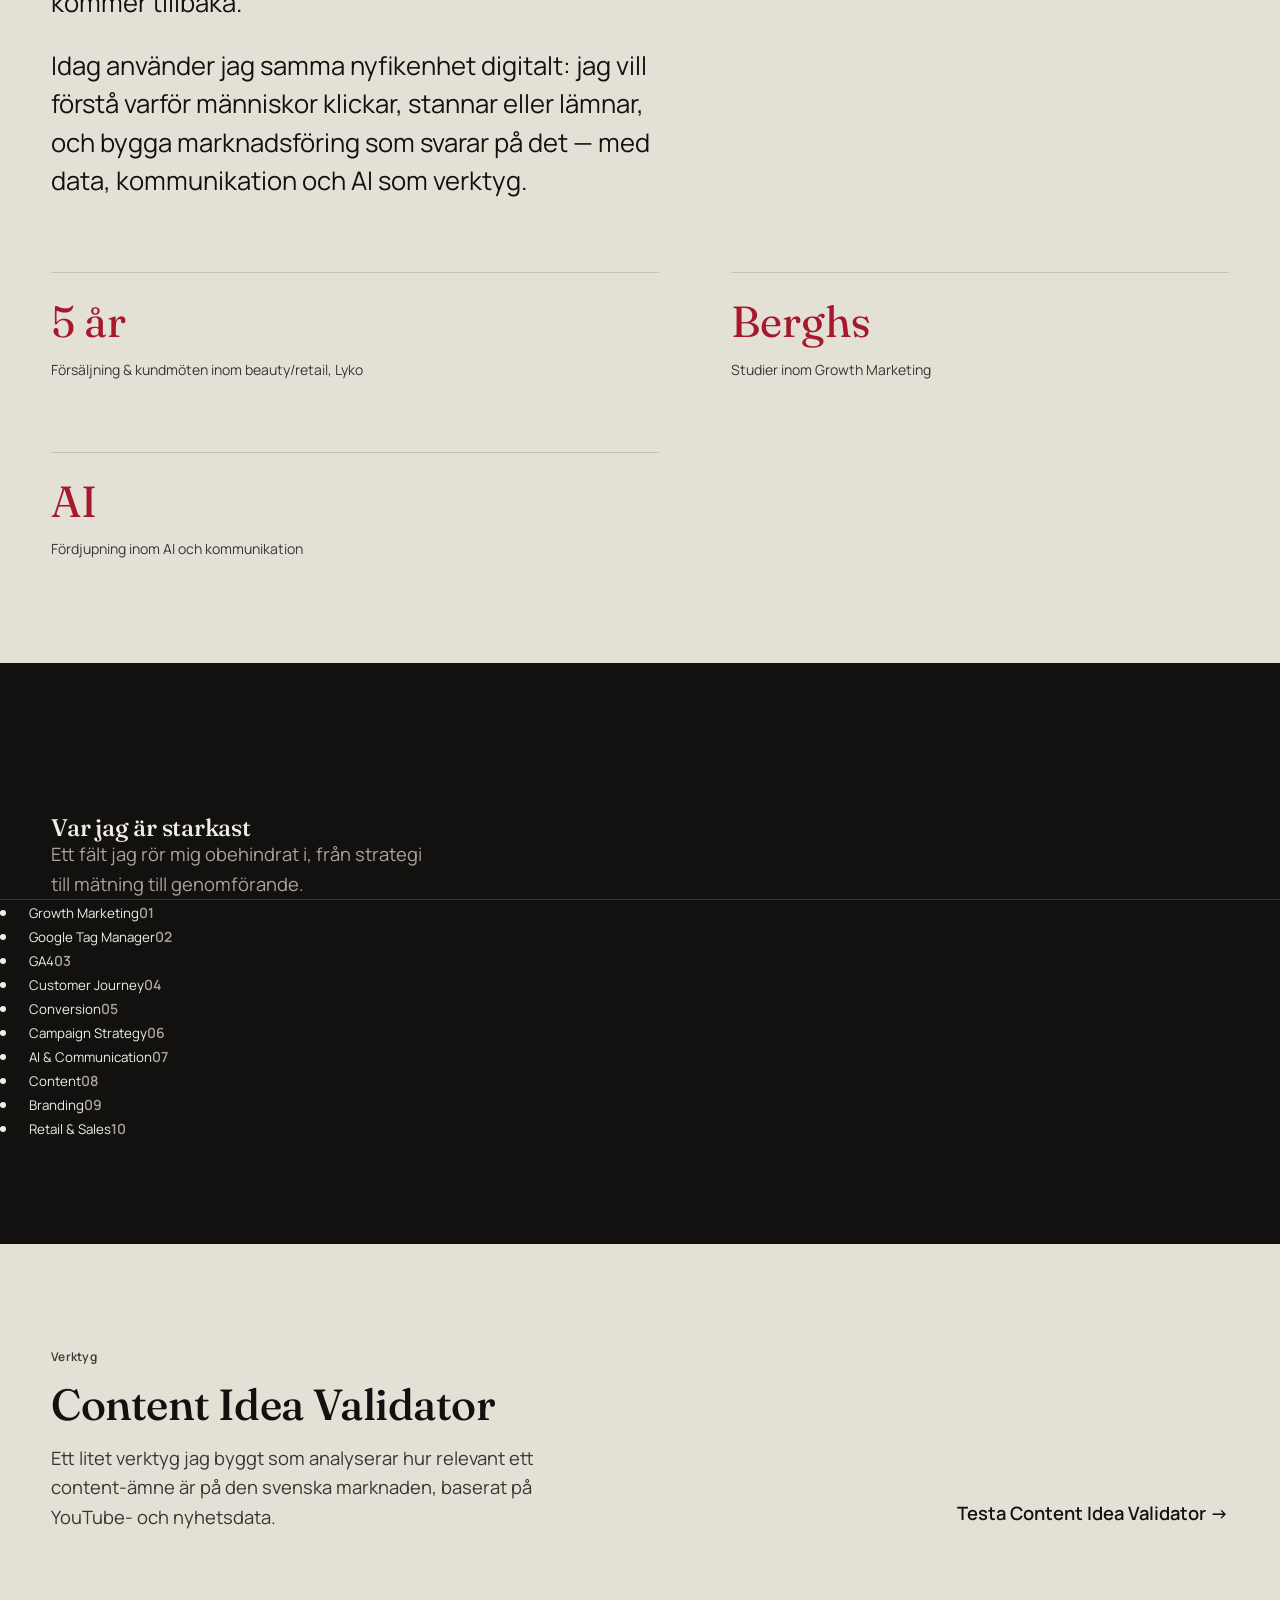
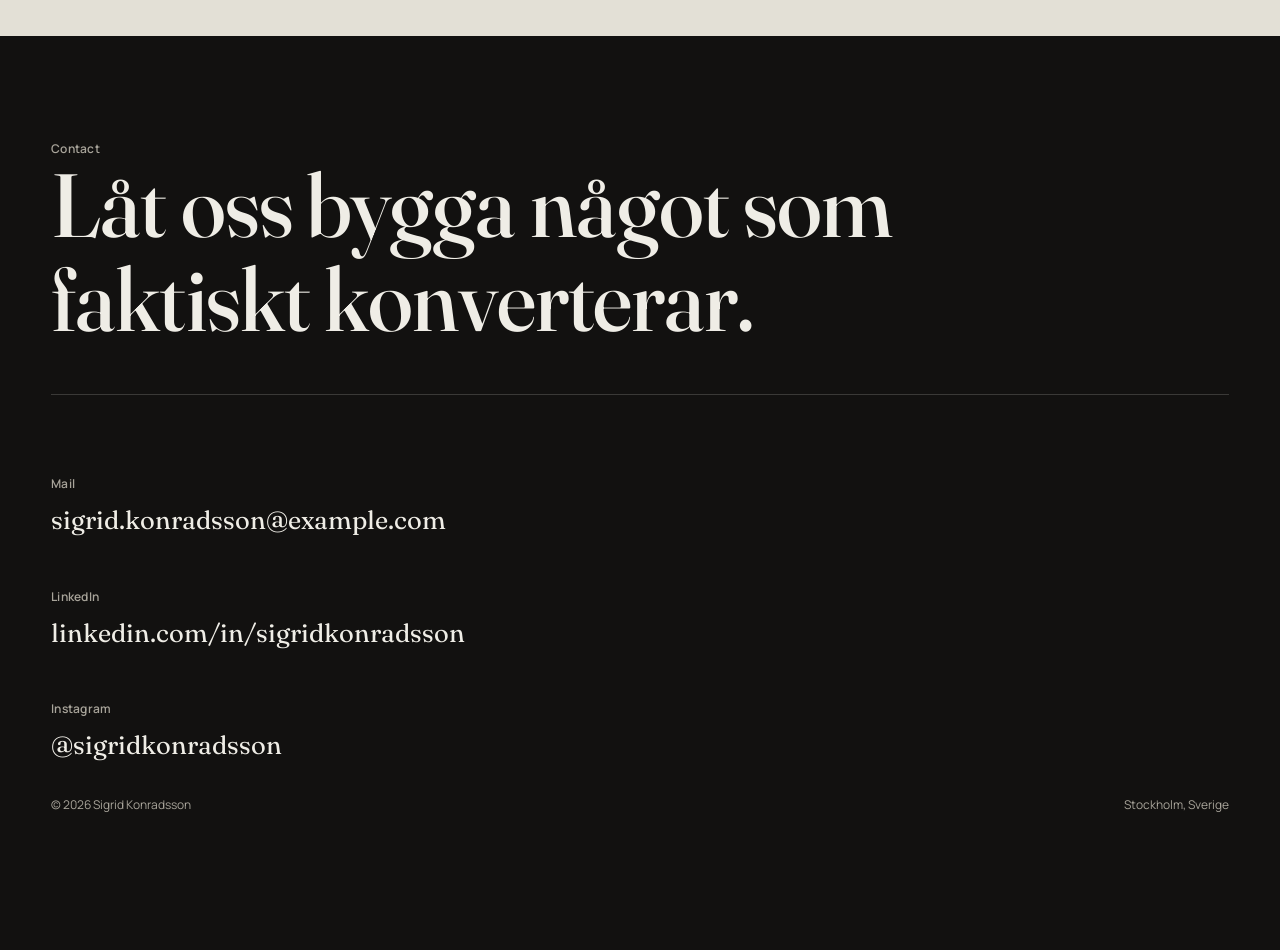
==== commit e0a8c77f: "rubrik ändring" ====
--- a/index.html
+++ b/index.html
@@ -96,7 +96,9 @@
 
   <div class="wrap work-intro"></div>
     <p class="work-intro__num">Selected Work</p>
-    <h2>Fyra sätt att förstå varför människor agerar som de gör.</h2>
+    <h2 style="font-size: clamp(3.2rem, 5vw, 5.5rem); line-height: 1.02; max-width: 16ch;">
+  Fyra sätt att förstå varför människor agerar som de gör.
+</h2>
   </div>
 
   <!-- WORK 01 — Growth Marketing -->
